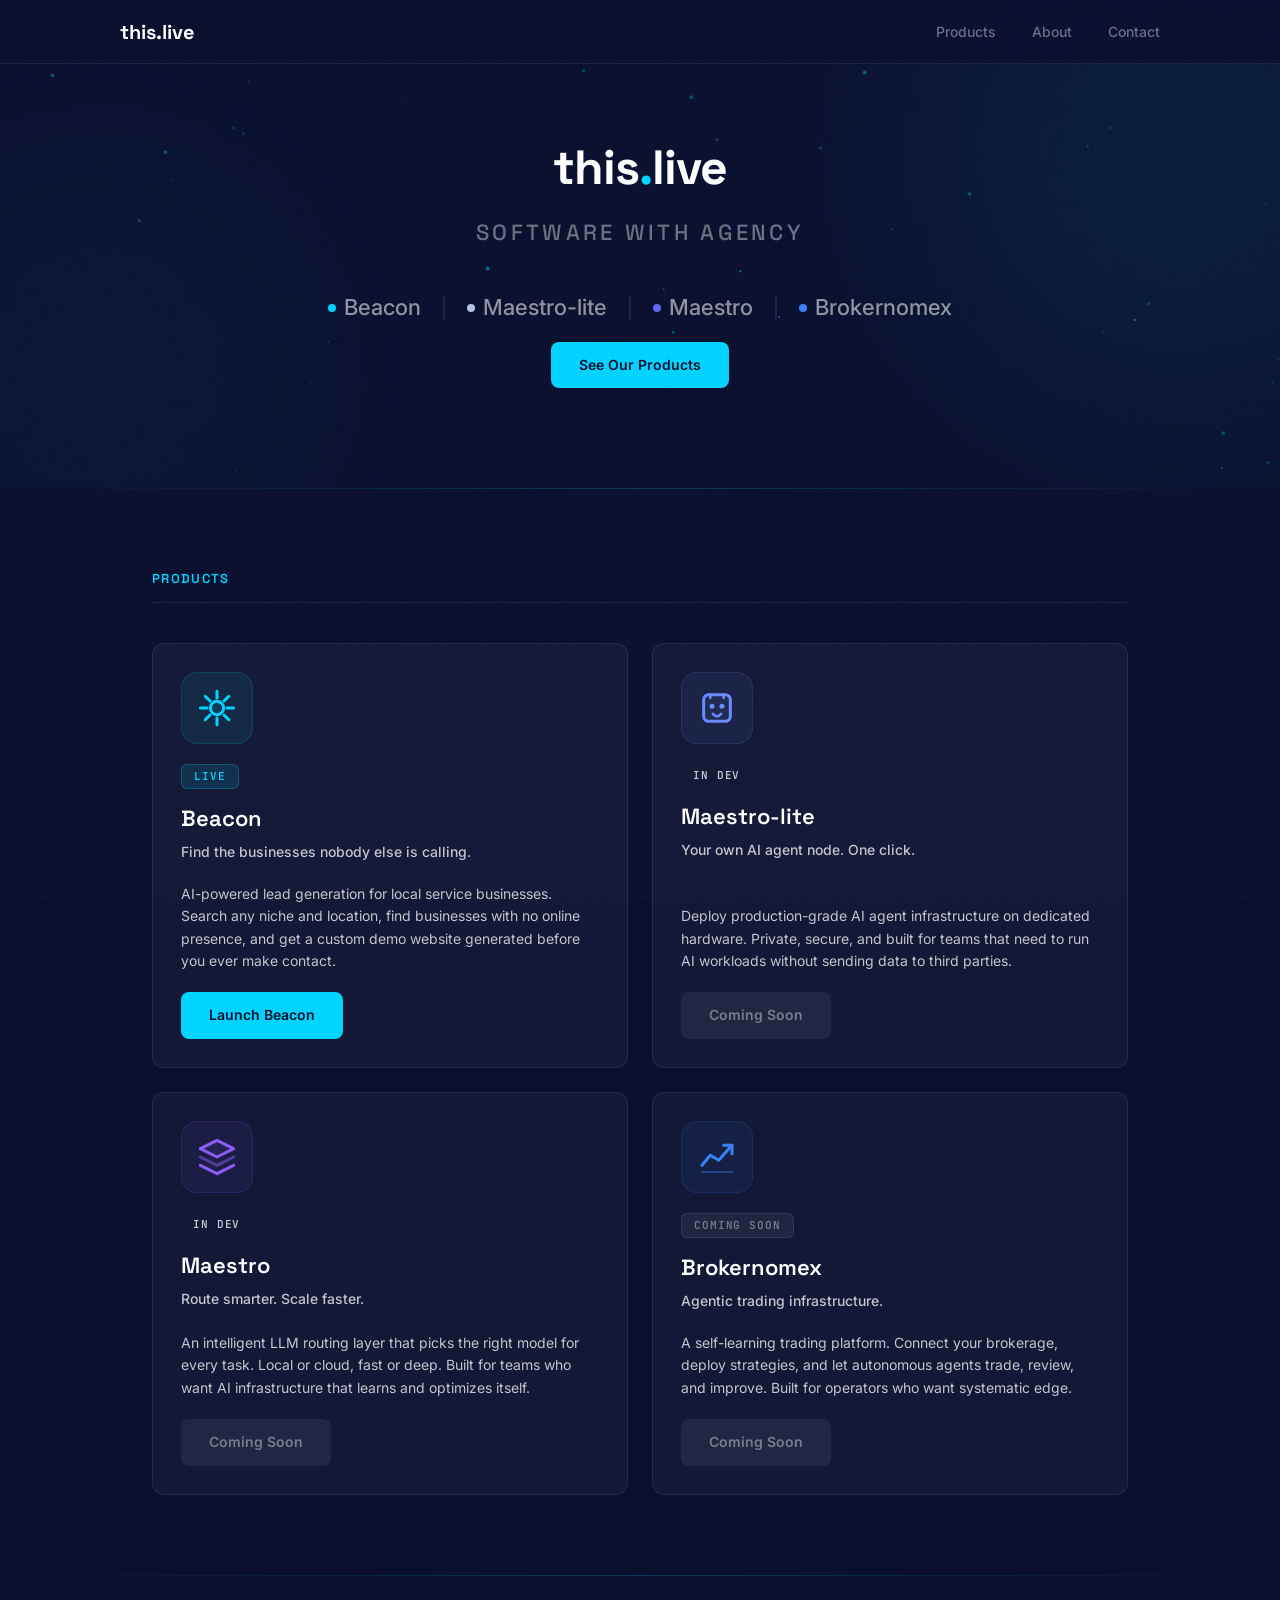
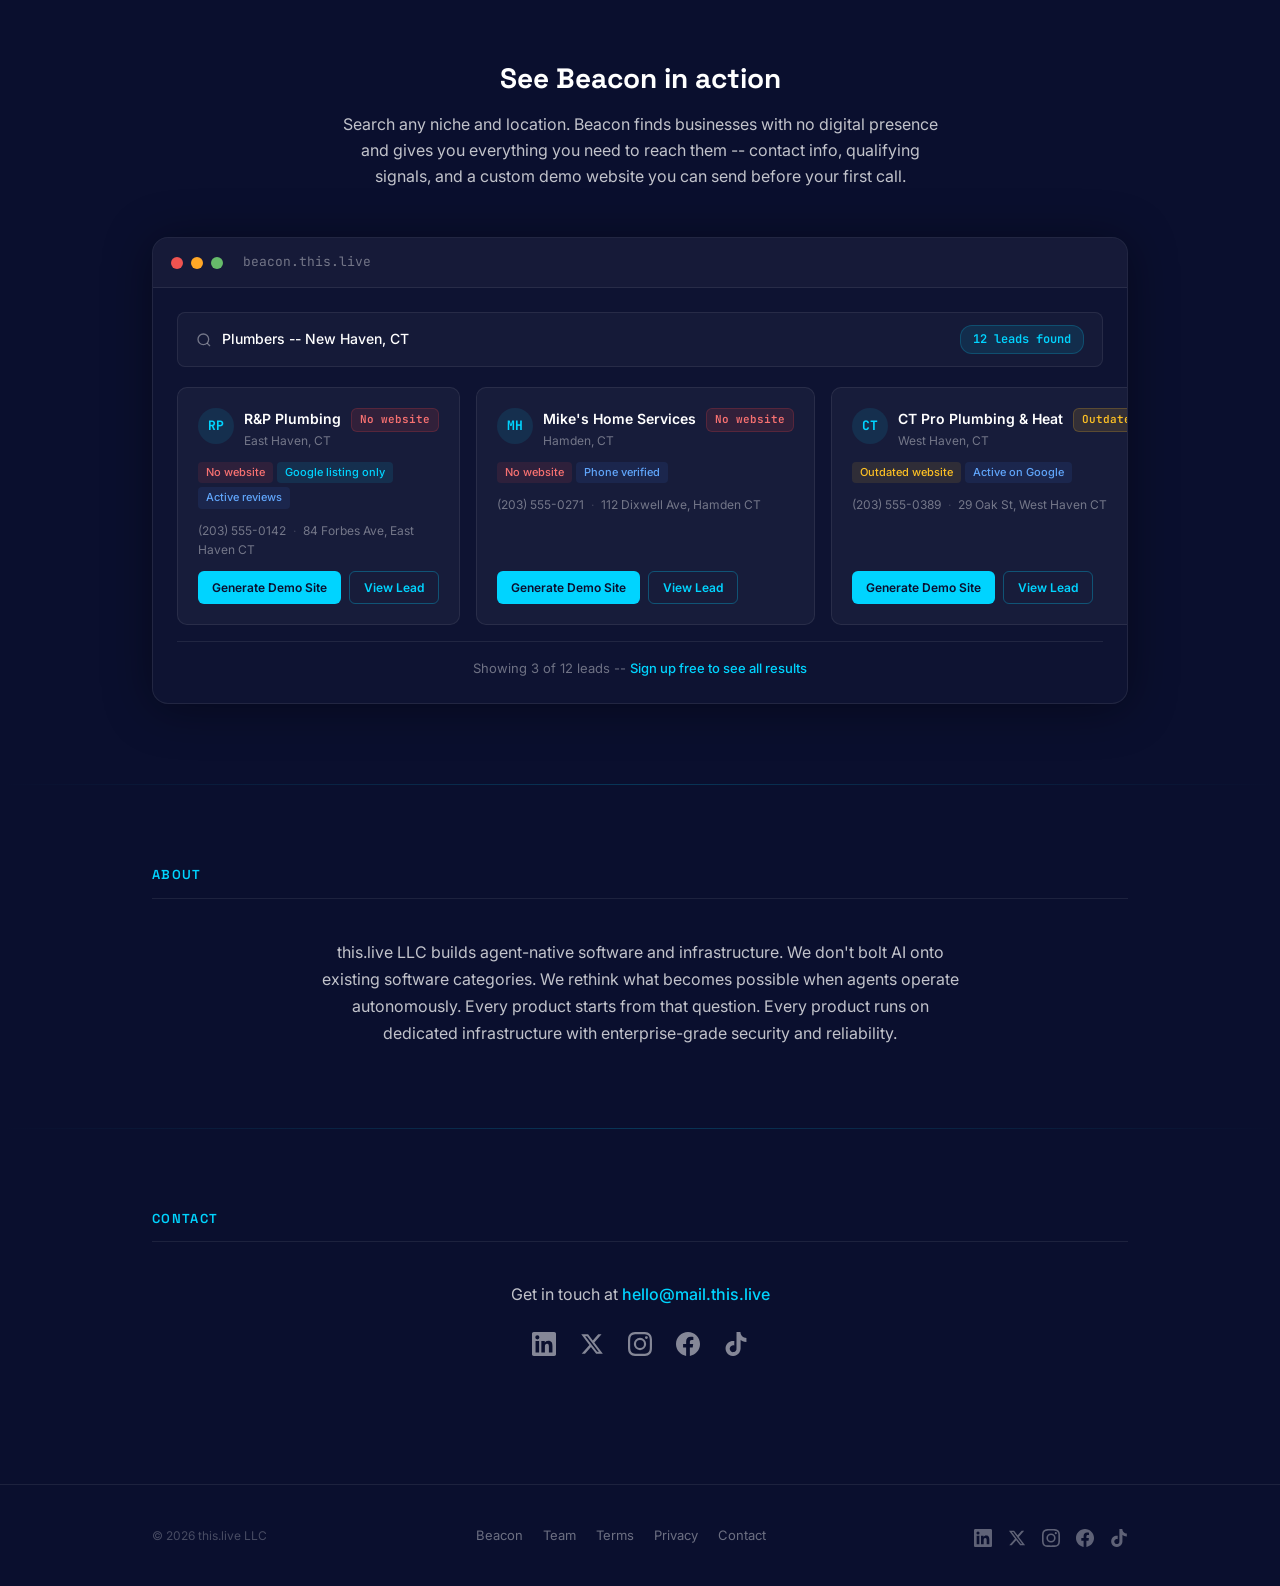
==== index.html @ d3d9885f "Bold hero redesign: large title with glowing dot, 2x2 card grid - Hero: massive this.live title with" ====
<!DOCTYPE html>
<html lang="en">
<head>
  <meta charset="UTF-8">
  <meta name="viewport" content="width=device-width, initial-scale=1.0">
  <title>this.live — Software with Agency</title>
  <meta name="description" content="this.live builds agent-native software and infrastructure. The future of software has agency.">
  <meta property="og:title" content="this.live — Software with Agency">
  <meta property="og:description" content="Agent-native software and infrastructure. Beacon, Maestro, Maestro-lite.">
  <meta property="og:url" content="https://this.live">
  <meta property="og:type" content="website">
  <meta property="og:image" content="https://this.live/og-image.png">
  <meta name="twitter:card" content="summary_large_image">
  <meta name="twitter:title" content="this.live — Software with Agency">
  <meta name="twitter:description" content="Agent-native software and infrastructure. The future of software has agency.">
  <meta name="twitter:image" content="https://this.live/og-image.png">
  <link rel="icon" type="image/png" href="/favicon.png?v=2">
  <link rel="apple-touch-icon" href="/icon-180.png">
  <link rel="preconnect" href="https://fonts.googleapis.com">
  <link rel="preconnect" href="https://fonts.gstatic.com" crossorigin>
  <link href="https://fonts.googleapis.com/css2?family=Inter:wght@300;400;500;600;700&family=Space+Grotesk:wght@400;500;600;700&family=JetBrains+Mono:wght@400;500&display=swap" rel="stylesheet">
  <link rel="stylesheet" href="style.css">
</head>
<body>
  <div class="grain" aria-hidden="true"></div>

  <nav class="nav">
    <div class="nav-inner">
      <a href="#" class="logo">this.live</a>
      <div class="nav-links">
        <a href="#products">Products</a>
        <a href="#about">About</a>
        <a href="#contact">Contact</a>
      </div>
    </div>
  </nav>

  <!-- HERO -->
  <section class="hero">
    <div class="hero-orb hero-orb--blue" aria-hidden="true"></div>
    <div class="hero-orb hero-orb--cyan" aria-hidden="true"></div>
    <canvas id="hero-particles" class="hero-particles" aria-hidden="true"></canvas>
    <div class="container hero-content hero-banner">

      <h1 class="hero-title">this<span class="hero-dot">.</span>live</h1>
      <p class="hero-subtitle">Software with Agency</p>

      <!-- Products row -->
      <div class="hero-products-row">
        <a href="#products" class="hero-product" data-product="beacon">
          <span class="hero-product-dot hero-product-dot--beacon"></span>
          Beacon
        </a>
        <span class="hero-product-sep">|</span>
        <a href="#products" class="hero-product" data-product="maestro-lite">
          <span class="hero-product-dot hero-product-dot--lite"></span>
          Maestro-lite
        </a>
        <span class="hero-product-sep">|</span>
        <a href="#products" class="hero-product" data-product="maestro">
          <span class="hero-product-dot hero-product-dot--maestro"></span>
          Maestro
        </a>
        <span class="hero-product-sep">|</span>
        <a href="#products" class="hero-product" data-product="bnx">
          <span class="hero-product-dot hero-product-dot--bnx"></span>
          Brokernomex
        </a>
      </div>

      <a href="#products" class="btn btn-primary hero-cta">See Our Products</a>
    </div>
  </section>

  <div class="sep"></div>

  <!-- PRODUCTS -->
  <section id="products" class="section">
    <div class="container">
      <h2 class="section-title">Products</h2>
      <div class="cards cards--4col">

        <!-- 1. BEACON (Live) -->
        <div class="card card--beacon">
          <div class="card-icon-wrap card-icon-wrap--beacon">
            <svg width="40" height="40" viewBox="0 0 24 24" fill="none" aria-hidden="true">
              <path d="M12 2v4M12 18v4M4.93 4.93l2.83 2.83M16.24 16.24l2.83 2.83M2 12h4M18 12h4M4.93 19.07l2.83-2.83M16.24 7.76l2.83-2.83" stroke="#00D4FF" stroke-width="1.8" stroke-linecap="round"/>
              <circle cx="12" cy="12" r="4" stroke="#00D4FF" stroke-width="1.8" fill="rgba(0,212,255,0.1)"/>
            </svg>
          </div>
          <span class="badge badge-live">Live</span>
          <h3>Beacon</h3>
          <p class="card-tagline card-tagline--beacon">Find the businesses nobody else is calling.</p>
          <p>AI-powered lead generation for local service businesses. Search any niche and location, find businesses with no online presence, and get a custom demo website generated before you ever make contact.</p>
          <a href="https://beacon.this.live" class="btn btn-primary" target="_blank" rel="noopener">Launch Beacon</a>
        </div>

        <!-- 2. MAESTRO-LITE -->
        <div class="card card--infra">
          <div class="card-icon-wrap card-icon-wrap--lite">
            <svg width="40" height="40" viewBox="0 0 24 24" fill="none" aria-hidden="true">
              <rect x="4" y="4" width="16" height="16" rx="3" stroke="#6B8AFF" stroke-width="1.8" fill="rgba(107,138,255,0.08)"/>
              <circle cx="9" cy="11" r="1.5" fill="#6B8AFF"/>
              <circle cx="15" cy="11" r="1.5" fill="#6B8AFF"/>
              <path d="M9.5 15.5c0 0 1.25 1.5 2.5 1.5s2.5-1.5 2.5-1.5" stroke="#6B8AFF" stroke-width="1.5" stroke-linecap="round"/>
              <line x1="8" y1="6" x2="8" y2="4" stroke="#6B8AFF" stroke-width="1.5" stroke-linecap="round"/>
              <line x1="16" y1="6" x2="16" y2="4" stroke="#6B8AFF" stroke-width="1.5" stroke-linecap="round"/>
            </svg>
          </div>
          <span class="badge badge-dev">In Dev</span>
          <h3>Maestro-lite</h3>
          <p class="card-tagline card-tagline--lite">Your own AI agent node. One click.</p>
          <p>Deploy production-grade AI agent infrastructure on dedicated hardware. Private, secure, and built for teams that need to run AI workloads without sending data to third parties.</p>
          <span class="btn btn-disabled">Coming Soon</span>
        </div>

        <!-- 3. MAESTRO -->
        <div class="card card--maestro">
          <div class="card-icon-wrap card-icon-wrap--maestro">
            <svg width="40" height="40" viewBox="0 0 24 24" fill="none" aria-hidden="true">
              <path d="M12 2L2 7l10 5 10-5-10-5z" stroke="#8B5CF6" stroke-width="1.8" stroke-linecap="round" stroke-linejoin="round" fill="rgba(139,92,246,0.08)"/>
              <path d="M2 17l10 5 10-5" stroke="#8B5CF6" stroke-width="1.8" stroke-linecap="round" stroke-linejoin="round"/>
              <path d="M2 12l10 5 10-5" stroke="#8B5CF6" stroke-width="1.8" stroke-linecap="round" stroke-linejoin="round" opacity="0.5"/>
            </svg>
          </div>
          <span class="badge badge-dev">In Dev</span>
          <h3>Maestro</h3>
          <p class="card-tagline card-tagline--maestro">Route smarter. Scale faster.</p>
          <p>An intelligent LLM routing layer that picks the right model for every task. Local or cloud, fast or deep. Built for teams who want AI infrastructure that learns and optimizes itself.</p>
          <span class="btn btn-disabled">Coming Soon</span>
        </div>

        <!-- 4. BROKERNOMEX -->
        <div class="card card--bnx">
          <div class="card-icon-wrap card-icon-wrap--bnx">
            <svg width="40" height="40" viewBox="0 0 24 24" fill="none" aria-hidden="true">
              <polyline points="3,17 8,11 13,14 21,5" stroke="#3B82F6" stroke-width="1.8" stroke-linecap="round" stroke-linejoin="round"/>
              <polyline points="16,5 21,5 21,10" stroke="#3B82F6" stroke-width="1.8" stroke-linecap="round" stroke-linejoin="round"/>
              <line x1="3" y1="21" x2="21" y2="21" stroke="#3B82F6" stroke-width="1.2" stroke-linecap="round" opacity="0.4"/>
            </svg>
          </div>
          <span class="badge badge-soon">Coming Soon</span>
          <h3>Brokernomex</h3>
          <p class="card-tagline card-tagline--bnx">Agentic trading infrastructure.</p>
          <p>A self-learning trading platform. Connect your brokerage, deploy strategies, and let autonomous agents trade, review, and improve. Built for operators who want systematic edge.</p>
          <span class="btn btn-disabled">Coming Soon</span>
        </div>

      </div>
    </div>
  </section>

  <div class="sep"></div>

  <!-- BEACON DEMO -->
  <section class="demo">
    <div class="container">
      <div class="demo-header">
        <h2>See Beacon in action</h2>
        <p class="demo-desc">Search any niche and location. Beacon finds businesses with no digital presence and gives you everything you need to reach them -- contact info, qualifying signals, and a custom demo website you can send before your first call.</p>
      </div>

      <div class="demo-window">
        <div class="demo-toolbar">
          <span class="demo-dot"></span>
          <span class="demo-dot"></span>
          <span class="demo-dot"></span>
          <span class="demo-url">beacon.this.live</span>
        </div>
        <div class="demo-body">
          <div class="demo-search-bar">
            <span class="demo-search-icon">
              <svg width="16" height="16" viewBox="0 0 24 24" fill="none" stroke="currentColor" stroke-width="2"><circle cx="11" cy="11" r="8"/><line x1="21" y1="21" x2="16.65" y2="16.65"/></svg>
            </span>
            <span class="demo-search-text">Plumbers -- New Haven, CT</span>
            <span class="demo-badge-results">12 leads found</span>
          </div>
          <div class="lead-tiles">

            <div class="lead-tile">
              <div class="lead-tile__header">
                <div class="lead-tile__avatar">RP</div>
                <div class="lead-tile__meta">
                  <span class="lead-tile__name">R&amp;P Plumbing</span>
                  <span class="lead-tile__location">East Haven, CT</span>
                </div>
                <span class="lead-tile__score score-high">No website</span>
              </div>
              <div class="lead-tile__signals">
                <span class="signal signal-red">No website</span>
                <span class="signal signal-cyan">Google listing only</span>
                <span class="signal signal-blue">Active reviews</span>
              </div>
              <div class="lead-tile__contact">
                <span>(203) 555-0142</span>
                <span class="dot">&middot;</span>
                <span>84 Forbes Ave, East Haven CT</span>
              </div>
              <div class="lead-tile__actions">
                <button class="tile-btn tile-btn--primary">Generate Demo Site</button>
                <button class="tile-btn tile-btn--outline">View Lead</button>
              </div>
            </div>

            <div class="lead-tile">
              <div class="lead-tile__header">
                <div class="lead-tile__avatar">MH</div>
                <div class="lead-tile__meta">
                  <span class="lead-tile__name">Mike's Home Services</span>
                  <span class="lead-tile__location">Hamden, CT</span>
                </div>
                <span class="lead-tile__score score-high">No website</span>
              </div>
              <div class="lead-tile__signals">
                <span class="signal signal-red">No website</span>
                <span class="signal signal-blue">Phone verified</span>
              </div>
              <div class="lead-tile__contact">
                <span>(203) 555-0271</span>
                <span class="dot">&middot;</span>
                <span>112 Dixwell Ave, Hamden CT</span>
              </div>
              <div class="lead-tile__actions">
                <button class="tile-btn tile-btn--primary">Generate Demo Site</button>
                <button class="tile-btn tile-btn--outline">View Lead</button>
              </div>
            </div>

            <div class="lead-tile">
              <div class="lead-tile__header">
                <div class="lead-tile__avatar">CT</div>
                <div class="lead-tile__meta">
                  <span class="lead-tile__name">CT Pro Plumbing &amp; Heat</span>
                  <span class="lead-tile__location">West Haven, CT</span>
                </div>
                <span class="lead-tile__score score-med">Outdated site</span>
              </div>
              <div class="lead-tile__signals">
                <span class="signal signal-yellow">Outdated website</span>
                <span class="signal signal-blue">Active on Google</span>
              </div>
              <div class="lead-tile__contact">
                <span>(203) 555-0389</span>
                <span class="dot">&middot;</span>
                <span>29 Oak St, West Haven CT</span>
              </div>
              <div class="lead-tile__actions">
                <button class="tile-btn tile-btn--primary">Generate Demo Site</button>
                <button class="tile-btn tile-btn--outline">View Lead</button>
              </div>
            </div>

          </div>
          <div class="demo-footer-bar">
            Showing 3 of 12 leads -- <a href="https://beacon.this.live" target="_blank" rel="noopener">Sign up free to see all results</a>
          </div>
        </div>
      </div>
    </div>
  </section>

  <div class="sep"></div>

  <!-- ABOUT -->
  <section id="about" class="section">
    <div class="container">
      <h2 class="section-title">About</h2>
      <p class="about-text">this.live LLC builds agent-native software and infrastructure. We don't bolt AI onto existing software categories. We rethink what becomes possible when agents operate autonomously. Every product starts from that question. Every product runs on dedicated infrastructure with enterprise-grade security and reliability.</p>
    </div>
  </section>

  <div class="sep"></div>

  <!-- CONTACT -->
  <section id="contact" class="section">
    <div class="container">
      <h2 class="section-title">Contact</h2>
      <p class="contact-text">Get in touch at <a href="mailto:hello@mail.this.live">hello@mail.this.live</a></p>
      <div class="social-links">
        <a href="https://www.linkedin.com/company/thislive" target="_blank" rel="noopener" aria-label="LinkedIn">
          <svg width="24" height="24" viewBox="0 0 24 24" fill="currentColor"><path d="M20.447 20.452h-3.554v-5.569c0-1.328-.027-3.037-1.852-3.037-1.853 0-2.136 1.445-2.136 2.939v5.667H9.351V9h3.414v1.561h.046c.477-.9 1.637-1.85 3.37-1.85 3.601 0 4.267 2.37 4.267 5.455v6.286zM5.337 7.433a2.062 2.062 0 01-2.063-2.065 2.064 2.064 0 112.063 2.065zm1.782 13.019H3.555V9h3.564v11.452zM22.225 0H1.771C.792 0 0 .774 0 1.729v20.542C0 23.227.792 24 1.771 24h20.451C23.2 24 24 23.227 24 22.271V1.729C24 .774 23.2 0 22.222 0h.003z"/></svg>
        </a>
        <a href="https://x.com/ThisLiveActual" target="_blank" rel="noopener" aria-label="X / Twitter">
          <svg width="24" height="24" viewBox="0 0 24 24" fill="currentColor"><path d="M18.244 2.25h3.308l-7.227 8.26 8.502 11.24H16.17l-5.214-6.817L4.99 21.75H1.68l7.73-8.835L1.254 2.25H8.08l4.713 6.231zm-1.161 17.52h1.833L7.084 4.126H5.117z"/></svg>
        </a>
        <a href="https://www.instagram.com/thisliveactual" target="_blank" rel="noopener" aria-label="Instagram">
          <svg width="24" height="24" viewBox="0 0 24 24" fill="currentColor"><path d="M12 2.163c3.204 0 3.584.012 4.85.07 3.252.148 4.771 1.691 4.919 4.919.058 1.265.069 1.645.069 4.849 0 3.205-.012 3.584-.069 4.849-.149 3.225-1.664 4.771-4.919 4.919-1.266.058-1.644.07-4.85.07-3.204 0-3.584-.012-4.849-.07-3.26-.149-4.771-1.699-4.919-4.92-.058-1.265-.07-1.644-.07-4.849 0-3.204.013-3.583.07-4.849.149-3.227 1.664-4.771 4.919-4.919 1.266-.057 1.645-.069 4.849-.069zM12 0C8.741 0 8.333.014 7.053.072 2.695.272.273 2.69.073 7.052.014 8.333 0 8.741 0 12c0 3.259.014 3.668.072 4.948.2 4.358 2.618 6.78 6.98 6.98C8.333 23.986 8.741 24 12 24c3.259 0 3.668-.014 4.948-.072 4.354-.2 6.782-2.618 6.979-6.98.059-1.28.073-1.689.073-4.948 0-3.259-.014-3.667-.072-4.947-.196-4.354-2.617-6.78-6.979-6.98C15.668.014 15.259 0 12 0zm0 5.838a6.162 6.162 0 100 12.324 6.162 6.162 0 000-12.324zM12 16a4 4 0 110-8 4 4 0 010 8zm6.406-11.845a1.44 1.44 0 100 2.881 1.44 1.44 0 000-2.881z"/></svg>
        </a>
        <a href="https://www.facebook.com/thisliveactual" target="_blank" rel="noopener" aria-label="Facebook">
          <svg width="24" height="24" viewBox="0 0 24 24" fill="currentColor"><path d="M24 12.073c0-6.627-5.373-12-12-12s-12 5.373-12 12c0 5.99 4.388 10.954 10.125 11.854v-8.385H7.078v-3.47h3.047V9.43c0-3.007 1.792-4.669 4.533-4.669 1.312 0 2.686.235 2.686.235v2.953H15.83c-1.491 0-1.956.925-1.956 1.874v2.25h3.328l-.532 3.47h-2.796v8.385C19.612 23.027 24 18.062 24 12.073z"/></svg>
        </a>
        <a href="https://www.tiktok.com/@bryce_thislive" target="_blank" rel="noopener" aria-label="TikTok">
          <svg width="24" height="24" viewBox="0 0 24 24" fill="currentColor"><path d="M12.525.02c1.31-.02 2.61-.01 3.91-.02.08 1.53.63 3.09 1.75 4.17 1.12 1.11 2.7 1.62 4.24 1.79v4.03c-1.44-.05-2.89-.35-4.2-.97-.57-.26-1.1-.59-1.62-.93-.01 2.92.01 5.84-.02 8.75-.08 1.4-.54 2.79-1.35 3.94-1.31 1.92-3.58 3.17-5.91 3.21-1.43.08-2.86-.31-4.08-1.03-2.02-1.19-3.44-3.37-3.65-5.71-.02-.5-.03-1-.01-1.49.18-1.9 1.12-3.72 2.58-4.96 1.66-1.44 3.98-2.13 6.15-1.72.02 1.48-.04 2.96-.04 4.44-.99-.32-2.15-.23-3.02.37-.63.41-1.11 1.04-1.36 1.75-.21.51-.15 1.07-.14 1.61.24 1.64 1.82 3.02 3.5 2.87 1.12-.01 2.19-.66 2.77-1.61.19-.33.4-.67.41-1.06.1-1.79.06-3.57.07-5.36.01-4.03-.01-8.05.02-12.07z"/></svg>
        </a>
      </div>
    </div>
  </section>

  <script>
    // Particle background
    (function() {
      const canvas = document.getElementById('hero-particles');
      if (!canvas) return;
      const ctx = canvas.getContext('2d');
      let w, h, particles = [];

      function resize() {
        const hero = canvas.parentElement;
        w = canvas.width = hero.offsetWidth;
        h = canvas.height = hero.offsetHeight;
      }

      function createParticles() {
        particles = [];
        const count = Math.floor((w * h) / 12000);
        for (let i = 0; i < count; i++) {
          particles.push({
            x: Math.random() * w,
            y: Math.random() * h,
            r: Math.random() * 1.5 + 0.5,
            dx: (Math.random() - 0.5) * 0.3,
            dy: (Math.random() - 0.5) * 0.3,
            o: Math.random() * 0.4 + 0.1
          });
        }
      }

      function draw() {
        ctx.clearRect(0, 0, w, h);
        for (const p of particles) {
          p.x += p.dx;
          p.y += p.dy;
          if (p.x < 0) p.x = w;
          if (p.x > w) p.x = 0;
          if (p.y < 0) p.y = h;
          if (p.y > h) p.y = 0;
          ctx.beginPath();
          ctx.arc(p.x, p.y, p.r, 0, Math.PI * 2);
          ctx.fillStyle = `rgba(0, 212, 255, ${p.o})`;
          ctx.fill();
        }
        // Draw connections
        for (let i = 0; i < particles.length; i++) {
          for (let j = i + 1; j < particles.length; j++) {
            const dx = particles[i].x - particles[j].x;
            const dy = particles[i].y - particles[j].y;
            const dist = Math.sqrt(dx * dx + dy * dy);
            if (dist < 100) {
              ctx.beginPath();
              ctx.moveTo(particles[i].x, particles[i].y);
              ctx.lineTo(particles[j].x, particles[j].y);
              ctx.strokeStyle = `rgba(0, 212, 255, ${0.06 * (1 - dist / 100)})`;
              ctx.lineWidth = 0.5;
              ctx.stroke();
            }
          }
        }
        requestAnimationFrame(draw);
      }

      resize();
      createParticles();
      draw();
      window.addEventListener('resize', () => { resize(); createParticles(); });
    })();

    // Pulse line draw animation
    (function() {
      const path = document.querySelector('.pulse-line');
      if (!path) return;
      const len = path.getTotalLength();
      path.style.strokeDasharray = len;
      path.style.strokeDashoffset = len;
      setTimeout(() => {
        path.style.transition = 'stroke-dashoffset 1.5s ease-out';
        path.style.strokeDashoffset = '0';
      }, 300);
    })();
  </script>

  <footer class="footer">
    <div class="container footer-inner">
      <span class="footer-copy">&copy; 2026 this.live LLC</span>
      <div class="footer-links">
        <a href="https://beacon.this.live" target="_blank" rel="noopener">Beacon</a>
        <a href="https://bryce.this.live" target="_blank" rel="noopener">Team</a>
        <a href="/terms.html">Terms</a>
        <a href="/privacy.html">Privacy</a>
        <a href="mailto:hello@mail.this.live">Contact</a>
      </div>
      <div class="footer-social">
        <a href="https://www.linkedin.com/company/thislive" target="_blank" rel="noopener" aria-label="LinkedIn"><svg width="18" height="18" viewBox="0 0 24 24" fill="currentColor"><path d="M20.447 20.452h-3.554v-5.569c0-1.328-.027-3.037-1.852-3.037-1.853 0-2.136 1.445-2.136 2.939v5.667H9.351V9h3.414v1.561h.046c.477-.9 1.637-1.85 3.37-1.85 3.601 0 4.267 2.37 4.267 5.455v6.286zM5.337 7.433a2.062 2.062 0 01-2.063-2.065 2.064 2.064 0 112.063 2.065zm1.782 13.019H3.555V9h3.564v11.452zM22.225 0H1.771C.792 0 0 .774 0 1.729v20.542C0 23.227.792 24 1.771 24h20.451C23.2 24 24 23.227 24 22.271V1.729C24 .774 23.2 0 22.222 0h.003z"/></svg></a>
        <a href="https://x.com/ThisLiveActual" target="_blank" rel="noopener" aria-label="X"><svg width="18" height="18" viewBox="0 0 24 24" fill="currentColor"><path d="M18.244 2.25h3.308l-7.227 8.26 8.502 11.24H16.17l-5.214-6.817L4.99 21.75H1.68l7.73-8.835L1.254 2.25H8.08l4.713 6.231zm-1.161 17.52h1.833L7.084 4.126H5.117z"/></svg></a>
        <a href="https://www.instagram.com/thisliveactual" target="_blank" rel="noopener" aria-label="Instagram"><svg width="18" height="18" viewBox="0 0 24 24" fill="currentColor"><path d="M12 2.163c3.204 0 3.584.012 4.85.07 3.252.148 4.771 1.691 4.919 4.919.058 1.265.069 1.645.069 4.849 0 3.205-.012 3.584-.069 4.849-.149 3.225-1.664 4.771-4.919 4.919-1.266.058-1.644.07-4.85.07-3.204 0-3.584-.012-4.849-.07-3.26-.149-4.771-1.699-4.919-4.92-.058-1.265-.07-1.644-.07-4.849 0-3.204.013-3.583.07-4.849.149-3.227 1.664-4.771 4.919-4.919 1.266-.057 1.645-.069 4.849-.069zM12 0C8.741 0 8.333.014 7.053.072 2.695.272.273 2.69.073 7.052.014 8.333 0 8.741 0 12c0 3.259.014 3.668.072 4.948.2 4.358 2.618 6.78 6.98 6.98C8.333 23.986 8.741 24 12 24c3.259 0 3.668-.014 4.948-.072 4.354-.2 6.782-2.618 6.979-6.98.059-1.28.073-1.689.073-4.948 0-3.259-.014-3.667-.072-4.947-.196-4.354-2.617-6.78-6.979-6.98C15.668.014 15.259 0 12 0zm0 5.838a6.162 6.162 0 100 12.324 6.162 6.162 0 000-12.324zM12 16a4 4 0 110-8 4 4 0 010 8zm6.406-11.845a1.44 1.44 0 100 2.881 1.44 1.44 0 000-2.881z"/></svg></a>
        <a href="https://www.facebook.com/thisliveactual" target="_blank" rel="noopener" aria-label="Facebook"><svg width="18" height="18" viewBox="0 0 24 24" fill="currentColor"><path d="M24 12.073c0-6.627-5.373-12-12-12s-12 5.373-12 12c0 5.99 4.388 10.954 10.125 11.854v-8.385H7.078v-3.47h3.047V9.43c0-3.007 1.792-4.669 4.533-4.669 1.312 0 2.686.235 2.686.235v2.953H15.83c-1.491 0-1.956.925-1.956 1.874v2.25h3.328l-.532 3.47h-2.796v8.385C19.612 23.027 24 18.062 24 12.073z"/></svg></a>
        <a href="https://www.tiktok.com/@bryce_thislive" target="_blank" rel="noopener" aria-label="TikTok"><svg width="18" height="18" viewBox="0 0 24 24" fill="currentColor"><path d="M12.525.02c1.31-.02 2.61-.01 3.91-.02.08 1.53.63 3.09 1.75 4.17 1.12 1.11 2.7 1.62 4.24 1.79v4.03c-1.44-.05-2.89-.35-4.2-.97-.57-.26-1.1-.59-1.62-.93-.01 2.92.01 5.84-.02 8.75-.08 1.4-.54 2.79-1.35 3.94-1.31 1.92-3.58 3.17-5.91 3.21-1.43.08-2.86-.31-4.08-1.03-2.02-1.19-3.44-3.37-3.65-5.71-.02-.5-.03-1-.01-1.49.18-1.9 1.12-3.72 2.58-4.96 1.66-1.44 3.98-2.13 6.15-1.72.02 1.48-.04 2.96-.04 4.44-.99-.32-2.15-.23-3.02.37-.63.41-1.11 1.04-1.36 1.75-.21.51-.15 1.07-.14 1.61.24 1.64 1.82 3.02 3.5 2.87 1.12-.01 2.19-.66 2.77-1.61.19-.33.4-.67.41-1.06.1-1.79.06-3.57.07-5.36.01-4.03-.01-8.05.02-12.07z"/></svg></a>
      </div>
    </div>
  </footer>

</body>
</html>
---- style.css ----
*, *::before, *::after { margin: 0; padding: 0; box-sizing: border-box; }

:root {
  --bg: #0A0F2E;
  --bg-deep: #060A1F;
  --surface: rgba(255, 255, 255, 0.04);
  --surface-hover: rgba(255, 255, 255, 0.07);
  --accent: #00D4FF;
  --accent-glow: rgba(0, 212, 255, 0.35);
  --accent-dim: #0099CC;
  --accent-soft: rgba(0, 212, 255, 0.10);
  --text: #FFFFFF;
  --text-body: rgba(255, 255, 255, 0.75);
  --text-muted: rgba(255, 255, 255, 0.40);
  --text-subtle: rgba(255, 255, 255, 0.25);
  --border: rgba(255, 255, 255, 0.08);
  --border-bright: rgba(255, 255, 255, 0.15);
  --shadow: 0 2px 4px rgba(0,0,0,0.3);
  --shadow-hover: 0 8px 32px rgba(0, 212, 255, 0.12);
  --radius: 12px;
  --space: 8px;
}

html { scroll-behavior: smooth; background: var(--bg-deep); }

body {
  font-family: 'Inter', sans-serif;
  font-size: 16px;
  line-height: 1.6;
  color: var(--text-body);
  background: var(--bg);
  -webkit-font-smoothing: antialiased;
  overflow-x: hidden;
}

/* Grain overlay */
.grain {
  position: fixed; inset: 0; pointer-events: none; z-index: 9999; opacity: 0.03;
  background-image: url("data:image/svg+xml,%3Csvg viewBox='0 0 512 512' xmlns='http://www.w3.org/2000/svg'%3E%3Cfilter id='n'%3E%3CfeTurbulence type='fractalNoise' baseFrequency='0.9' numOctaves='4' stitchTiles='stitch'/%3E%3C/filter%3E%3Crect width='100%25' height='100%25' filter='url(%23n)'/%3E%3C/svg%3E");
  background-repeat: repeat; background-size: 200px 200px;
}

.container {
  max-width: 1040px;
  margin: 0 auto;
  padding: 0 32px;
}

/* Nav */
.nav {
  position: fixed;
  top: 0; left: 0; right: 0;
  height: 64px;
  background: rgba(10, 15, 46, 0.85);
  backdrop-filter: blur(20px);
  -webkit-backdrop-filter: blur(20px);
  border-bottom: 1px solid var(--border);
  z-index: 100;
  display: flex;
  align-items: center;
  padding: 0 32px;
}

.nav-inner {
  max-width: 1040px;
  width: 100%;
  margin: 0 auto;
  display: flex;
  align-items: center;
  justify-content: space-between;
}

.logo {
  font-family: 'Space Grotesk', sans-serif;
  font-size: 20px;
  font-weight: 700;
  color: var(--text);
  text-decoration: none;
}

.nav-links a {
  margin-left: calc(var(--space) * 4);
  text-decoration: none;
  color: var(--text-muted);
  font-weight: 500;
  font-size: 14px;
  transition: color 0.2s;
}

.nav-links a:hover { color: var(--accent); }

/* Separators */
.sep { height: 1px; background: linear-gradient(90deg, transparent, rgba(0, 212, 255, 0.20), transparent); }

/* Hero */
.hero {
  padding: 140px 0 100px;
  position: relative;
  overflow: hidden;
}

.hero-particles {
  position: absolute;
  inset: 0;
  z-index: 0;
  pointer-events: none;
}

.hero-banner {
  text-align: center;
  display: flex;
  flex-direction: column;
  align-items: center;
}

.hero-title {
  font-family: 'Space Grotesk', sans-serif;
  font-weight: 700;
  font-size: clamp(56px, 10vw, 110px);
  color: var(--text);
  letter-spacing: -0.03em;
  line-height: 1;
  margin-bottom: 8px;
}

.hero-dot {
  color: var(--accent);
  text-shadow: 0 0 30px var(--accent-glow), 0 0 60px rgba(0, 212, 255, 0.15);
}

.hero-subtitle {
  font-family: 'Space Grotesk', sans-serif;
  font-weight: 500;
  font-size: clamp(16px, 2.5vw, 22px);
  color: var(--text-muted);
  letter-spacing: 0.15em;
  text-transform: uppercase;
  margin-bottom: 40px;
}

.hero-products-row {
  display: flex;
  align-items: center;
  gap: 20px;
  margin-bottom: 16px;
  flex-wrap: wrap;
  justify-content: center;
}

.hero-product {
  font-family: 'Inter', sans-serif;
  font-size: clamp(16px, 2.5vw, 22px);
  font-weight: 500;
  color: rgba(255, 255, 255, 0.55);
  text-decoration: none;
  display: flex;
  align-items: center;
  gap: 8px;
  transition: color 0.3s, transform 0.2s;
}

.hero-product:hover {
  color: var(--accent);
  transform: translateY(-2px);
}

.hero-product-dot {
  width: 8px;
  height: 8px;
  border-radius: 50%;
  display: inline-block;
  transition: box-shadow 0.3s;
}

.hero-product-dot--beacon { background: var(--accent); }
.hero-product-dot--maestro { background: #6366f1; }
.hero-product-dot--lite { background: #b3bfe5; }

.hero-product:hover .hero-product-dot--beacon { box-shadow: 0 0 12px var(--accent-glow); }
.hero-product:hover .hero-product-dot--maestro { box-shadow: 0 0 12px rgba(99, 102, 241, 0.5); }
.hero-product:hover .hero-product-dot--lite { box-shadow: 0 0 12px rgba(179, 191, 229, 0.5); }

.hero-product-sep {
  color: rgba(255, 255, 255, 0.15);
  font-size: 20px;
  font-weight: 300;
}

.hero-tagline {
  font-family: 'Inter', sans-serif;
  font-size: clamp(14px, 2vw, 18px);
  color: rgba(0, 212, 255, 0.6);
  font-weight: 400;
  letter-spacing: 0.02em;
  margin-bottom: 40px;
}

.hero-cta {
  margin-top: 0;
}

.hero-orb {
  position: absolute;
  border-radius: 50%;
  pointer-events: none;
  filter: blur(120px);
}

.hero-orb--blue {
  width: 500px; height: 500px;
  background: rgba(0, 212, 255, 0.08);
  top: -100px; right: -150px;
}

.hero-orb--cyan {
  width: 400px; height: 400px;
  background: rgba(0, 153, 204, 0.06);
  bottom: -80px; left: -100px;
}

.hero-content { position: relative; z-index: 1; }

.hero-eyebrow {
  font-family: 'Inter', sans-serif;
  font-weight: 600;
  font-size: 11px;
  letter-spacing: 0.12em;
  text-transform: uppercase;
  color: var(--accent);
  margin-bottom: 16px;
}

.hero h1 {
  font-family: 'Space Grotesk', sans-serif;
  font-size: clamp(32px, 5vw, 48px);
  font-weight: 700;
  line-height: 1.15;
  color: var(--text);
  letter-spacing: -0.02em;
  margin-bottom: 20px;
}

.hero-desc {
  max-width: 560px;
  color: var(--text-body);
  font-size: 17px;
  margin-bottom: calc(var(--space) * 5);
}

/* Buttons */
.btn {
  display: inline-block;
  padding: 12px 28px;
  border-radius: 8px;
  font-size: 14px;
  font-weight: 600;
  text-decoration: none;
  transition: all 0.2s;
  cursor: pointer;
  border: none;
  font-family: 'Inter', sans-serif;
}

.btn-primary {
  background: var(--accent);
  color: var(--bg);
}

.btn-primary:hover {
  background: #40E8FF;
  box-shadow: 0 0 24px var(--accent-glow);
}

.btn-outline {
  background: transparent;
  color: var(--accent);
  border: 2px solid rgba(0, 212, 255, 0.4);
}

.btn-outline:hover {
  border-color: var(--accent);
  background: rgba(0, 212, 255, 0.08);
}

.btn-disabled {
  background: rgba(255, 255, 255, 0.06);
  color: var(--text-muted);
  cursor: default;
  pointer-events: none;
}

/* Sections */
.section {
  padding: 80px 0;
}

.section-title {
  font-family: 'Space Grotesk', sans-serif;
  font-weight: 600;
  font-size: 13px;
  letter-spacing: 0.10em;
  text-transform: uppercase;
  color: var(--accent);
  margin-bottom: 40px;
  padding-bottom: 12px;
  border-bottom: 1px solid var(--border);
}

/* Product Cards */
.cards {
  display: grid;
  grid-template-columns: repeat(3, 1fr);
  gap: 24px;
}

.card {
  background: var(--surface);
  border: 1px solid var(--border);
  border-radius: var(--radius);
  padding: 28px;
  display: flex;
  flex-direction: column;
  transition: all 0.25s;
}

.card:hover {
  background: var(--surface-hover);
  border-color: var(--border-bright);
  transform: translateY(-4px);
}

.cards--4col { grid-template-columns: repeat(2, 1fr); }

.card--beacon:hover { box-shadow: 0 0 40px rgba(0, 212, 255, 0.15); }
.card--maestro:hover { box-shadow: 0 0 40px rgba(139, 92, 246, 0.15); }
.card--bnx:hover { box-shadow: 0 0 40px rgba(59, 130, 246, 0.15); }
.card--infra:hover { box-shadow: 0 0 40px rgba(107, 138, 255, 0.15); }

.card-icon-wrap {
  width: 72px;
  height: 72px;
  border-radius: 16px;
  display: flex;
  align-items: center;
  justify-content: center;
  margin-bottom: 20px;
  transition: box-shadow 0.3s, transform 0.3s;
}

.card:hover .card-icon-wrap {
  transform: scale(1.05);
}

.card-icon-wrap--beacon { background: rgba(0, 212, 255, 0.08); border: 1px solid rgba(0, 212, 255, 0.15); }
.card-icon-wrap--lite { background: rgba(107, 138, 255, 0.08); border: 1px solid rgba(107, 138, 255, 0.15); }
.card-icon-wrap--maestro { background: rgba(139, 92, 246, 0.08); border: 1px solid rgba(139, 92, 246, 0.15); }
.card-icon-wrap--bnx { background: rgba(59, 130, 246, 0.08); border: 1px solid rgba(59, 130, 246, 0.15); }

.card:hover .card-icon-wrap--beacon { box-shadow: 0 0 20px rgba(0, 212, 255, 0.25); }
.card:hover .card-icon-wrap--lite { box-shadow: 0 0 20px rgba(107, 138, 255, 0.25); }
.card:hover .card-icon-wrap--maestro { box-shadow: 0 0 20px rgba(139, 92, 246, 0.25); }
.card:hover .card-icon-wrap--bnx { box-shadow: 0 0 20px rgba(59, 130, 246, 0.25); }

.card-tagline--beacon { color: #00D4FF; }
.card-tagline--lite { color: #6B8AFF; }
.card-tagline--maestro { color: #8B5CF6; }
.card-tagline--bnx { color: #3B82F6; }

.hero-product-dot--bnx { background: #3B82F6; }
.hero-product:hover .hero-product-dot--bnx { box-shadow: 0 0 12px rgba(59, 130, 246, 0.5); }

.card h3 {
  font-family: 'Space Grotesk', sans-serif;
  font-size: 22px;
  font-weight: 600;
  color: var(--text);
  margin: 12px 0 4px;
}

.card-tagline {
  font-size: 14px;
  font-weight: 500;
  color: var(--accent);
  margin-bottom: 12px;
}

.card p {
  color: var(--text-body);
  font-size: 14px;
  line-height: 1.6;
  flex: 1;
  margin-bottom: 20px;
}

.card .btn { align-self: flex-start; }

/* Badge */
.badge {
  display: inline-block;
  padding: 3px 12px;
  border-radius: 6px;
  font-size: 11px;
  font-weight: 600;
  text-transform: uppercase;
  letter-spacing: 0.08em;
  align-self: flex-start;
  font-family: 'JetBrains Mono', monospace;
}

.badge-live {
  background: rgba(0, 212, 255, 0.12);
  color: var(--accent);
  border: 1px solid rgba(0, 212, 255, 0.25);
}

.badge-soon {
  background: rgba(255, 255, 255, 0.06);
  color: var(--text-muted);
  border: 1px solid var(--border);
}

/* About */
.about-text {
  max-width: 640px;
  margin: 0 auto;
  text-align: center;
  color: var(--text-body);
  font-size: 16px;
  line-height: 1.7;
}

/* Contact */
.contact-text {
  text-align: center;
  color: var(--text-body);
  font-size: 16px;
}

.contact-text a {
  color: var(--accent);
  text-decoration: none;
  font-weight: 500;
}

.contact-text a:hover { text-decoration: underline; }

/* Demo Section */
.demo {
  padding: 80px 0;
}

.demo-header {
  text-align: center;
  margin-bottom: 48px;
}

.demo-header h2 {
  font-family: 'Space Grotesk', sans-serif;
  font-size: 28px;
  font-weight: 700;
  color: var(--text);
  margin-bottom: 12px;
}

.demo-desc {
  max-width: 600px;
  margin: 0 auto;
  color: var(--text-body);
  font-size: 16px;
  line-height: 1.6;
}

.demo-window {
  background: rgba(255, 255, 255, 0.02);
  border-radius: 16px;
  box-shadow: 0 4px 48px rgba(0, 0, 0, 0.4);
  overflow: hidden;
  border: 1px solid var(--border);
}

.demo-toolbar {
  background: rgba(255, 255, 255, 0.03);
  border-bottom: 1px solid var(--border);
  padding: 14px 18px;
  display: flex;
  align-items: center;
  gap: 8px;
}

.demo-dot {
  width: 12px; height: 12px;
  border-radius: 50%;
  display: inline-block;
}

.demo-dot:nth-child(1) { background: #EF5350; }
.demo-dot:nth-child(2) { background: #FFA726; }
.demo-dot:nth-child(3) { background: #66BB6A; }

.demo-url {
  margin-left: 12px;
  font-size: 13px;
  color: var(--text-muted);
  font-family: 'JetBrains Mono', monospace;
}

.demo-body {
  padding: 24px;
}

.demo-search-bar {
  display: flex;
  align-items: center;
  gap: 10px;
  background: rgba(255, 255, 255, 0.03);
  border: 1px solid var(--border);
  border-radius: 8px;
  padding: 12px 18px;
  margin-bottom: 20px;
}

.demo-search-icon { color: var(--text-muted); display: flex; }

.demo-search-text {
  font-size: 14px;
  font-weight: 500;
  color: var(--text);
  flex: 1;
}

.demo-badge-results {
  background: var(--accent-soft);
  color: var(--accent);
  font-size: 12px;
  font-weight: 600;
  padding: 4px 12px;
  border-radius: 12px;
  border: 1px solid rgba(0, 212, 255, 0.20);
  font-family: 'JetBrains Mono', monospace;
}

.lead-tiles {
  display: grid;
  grid-template-columns: repeat(3, 1fr);
  gap: 16px;
}

.lead-tile {
  background: var(--surface);
  border: 1px solid var(--border);
  border-radius: 10px;
  padding: 20px;
  display: flex;
  flex-direction: column;
  gap: 12px;
  transition: all 0.2s;
}

.lead-tile:hover {
  border-color: var(--border-bright);
  transform: translateY(-2px);
}

.lead-tile__header {
  display: flex;
  align-items: flex-start;
  gap: 10px;
}

.lead-tile__avatar {
  width: 36px; height: 36px;
  border-radius: 50%;
  background: var(--accent-soft);
  color: var(--accent);
  font-size: 13px;
  font-weight: 700;
  display: flex;
  align-items: center;
  justify-content: center;
  flex-shrink: 0;
  font-family: 'JetBrains Mono', monospace;
}

.lead-tile__meta {
  display: flex;
  flex-direction: column;
  flex: 1;
  min-width: 0;
}

.lead-tile__name {
  font-size: 14px;
  font-weight: 600;
  color: var(--text);
  white-space: nowrap;
  overflow: hidden;
  text-overflow: ellipsis;
}

.lead-tile__location {
  font-size: 12px;
  color: var(--text-muted);
}

.lead-tile__score {
  font-size: 11px;
  font-weight: 600;
  padding: 2px 8px;
  border-radius: 6px;
  white-space: nowrap;
  flex-shrink: 0;
  font-family: 'JetBrains Mono', monospace;
}

.score-high {
  background: rgba(239, 68, 68, 0.12);
  color: #f87171;
  border: 1px solid rgba(239, 68, 68, 0.20);
}

.score-med {
  background: rgba(251, 191, 36, 0.12);
  color: #fbbf24;
  border: 1px solid rgba(251, 191, 36, 0.20);
}

.lead-tile__signals {
  display: flex;
  flex-wrap: wrap;
  gap: 4px;
}

.signal {
  font-size: 11px;
  font-weight: 500;
  padding: 2px 8px;
  border-radius: 4px;
}

.signal-red {
  background: rgba(239, 68, 68, 0.10);
  color: #f87171;
}

.signal-yellow {
  background: rgba(251, 191, 36, 0.10);
  color: #fbbf24;
}

.signal-blue {
  background: rgba(59, 130, 246, 0.10);
  color: #60a5fa;
}

.signal-cyan {
  background: var(--accent-soft);
  color: var(--accent);
}

.lead-tile__contact {
  font-size: 12px;
  color: var(--text-muted);
  line-height: 1.6;
}

.lead-tile__contact .dot {
  margin: 0 4px;
  opacity: 0.4;
}

.lead-tile__actions {
  display: flex;
  gap: 8px;
  margin-top: auto;
}

.tile-btn {
  font-size: 12px;
  font-weight: 600;
  padding: 8px 14px;
  border-radius: 6px;
  cursor: pointer;
  border: none;
  font-family: 'Inter', sans-serif;
  transition: all 0.2s;
}

.tile-btn--primary {
  background: var(--accent);
  color: var(--bg);
}

.tile-btn--primary:hover {
  background: #40E8FF;
}

.tile-btn--outline {
  background: transparent;
  color: var(--accent);
  border: 1px solid rgba(0, 212, 255, 0.3);
}

.tile-btn--outline:hover {
  border-color: var(--accent);
  background: rgba(0, 212, 255, 0.06);
}

.demo-footer-bar {
  margin-top: 16px;
  text-align: center;
  font-size: 13px;
  color: var(--text-muted);
  padding-top: 16px;
  border-top: 1px solid var(--border);
}

.demo-footer-bar a {
  color: var(--accent);
  font-weight: 500;
  text-decoration: none;
}

.demo-footer-bar a:hover { text-decoration: underline; }

/* Footer */
.footer {
  border-top: 1px solid var(--border);
  padding: 32px 0;
  margin-top: 40px;
}

.footer-inner {
  display: flex;
  align-items: center;
  justify-content: space-between;
  flex-wrap: wrap;
  gap: 16px;
}

.footer-copy {
  font-size: 12px;
  color: var(--text-subtle);
}

.footer-links {
  display: flex;
  gap: 20px;
}

.footer-links a {
  font-size: 13px;
  color: var(--text-muted);
  text-decoration: none;
}

.footer-links a:hover { color: var(--accent); }

/* Responsive */
@media (max-width: 768px) {
  .nav { padding: 0 16px; }
  .container { padding: 0 16px; }
  .hero { padding: 100px 0 64px; }
  .hero-title { font-size: 48px; }
  .hero-subtitle { font-size: 14px; letter-spacing: 0.1em; }
  .cards, .cards--4col { grid-template-columns: 1fr; }
  .lead-tiles { grid-template-columns: 1fr; }
  .demo-body { padding: 16px; }
  .section { padding: 56px 0; }
  .demo { padding: 56px 0; }
}

/* Social links */
.social-links {
  display: flex;
  justify-content: center;
  gap: 24px;
  margin-top: 24px;
}
.social-links a {
  color: rgba(255, 255, 255, 0.5);
  transition: color 0.2s ease, transform 0.2s ease;
}
.social-links a:hover {
  color: #00d4ff;
  transform: translateY(-2px);
}
.footer-social {
  display: flex;
  justify-content: center;
  gap: 16px;
  margin-top: 12px;
}
.footer-social a {
  color: rgba(255, 255, 255, 0.35);
  transition: color 0.2s ease;
}
.footer-social a:hover {
  color: #00d4ff;
}
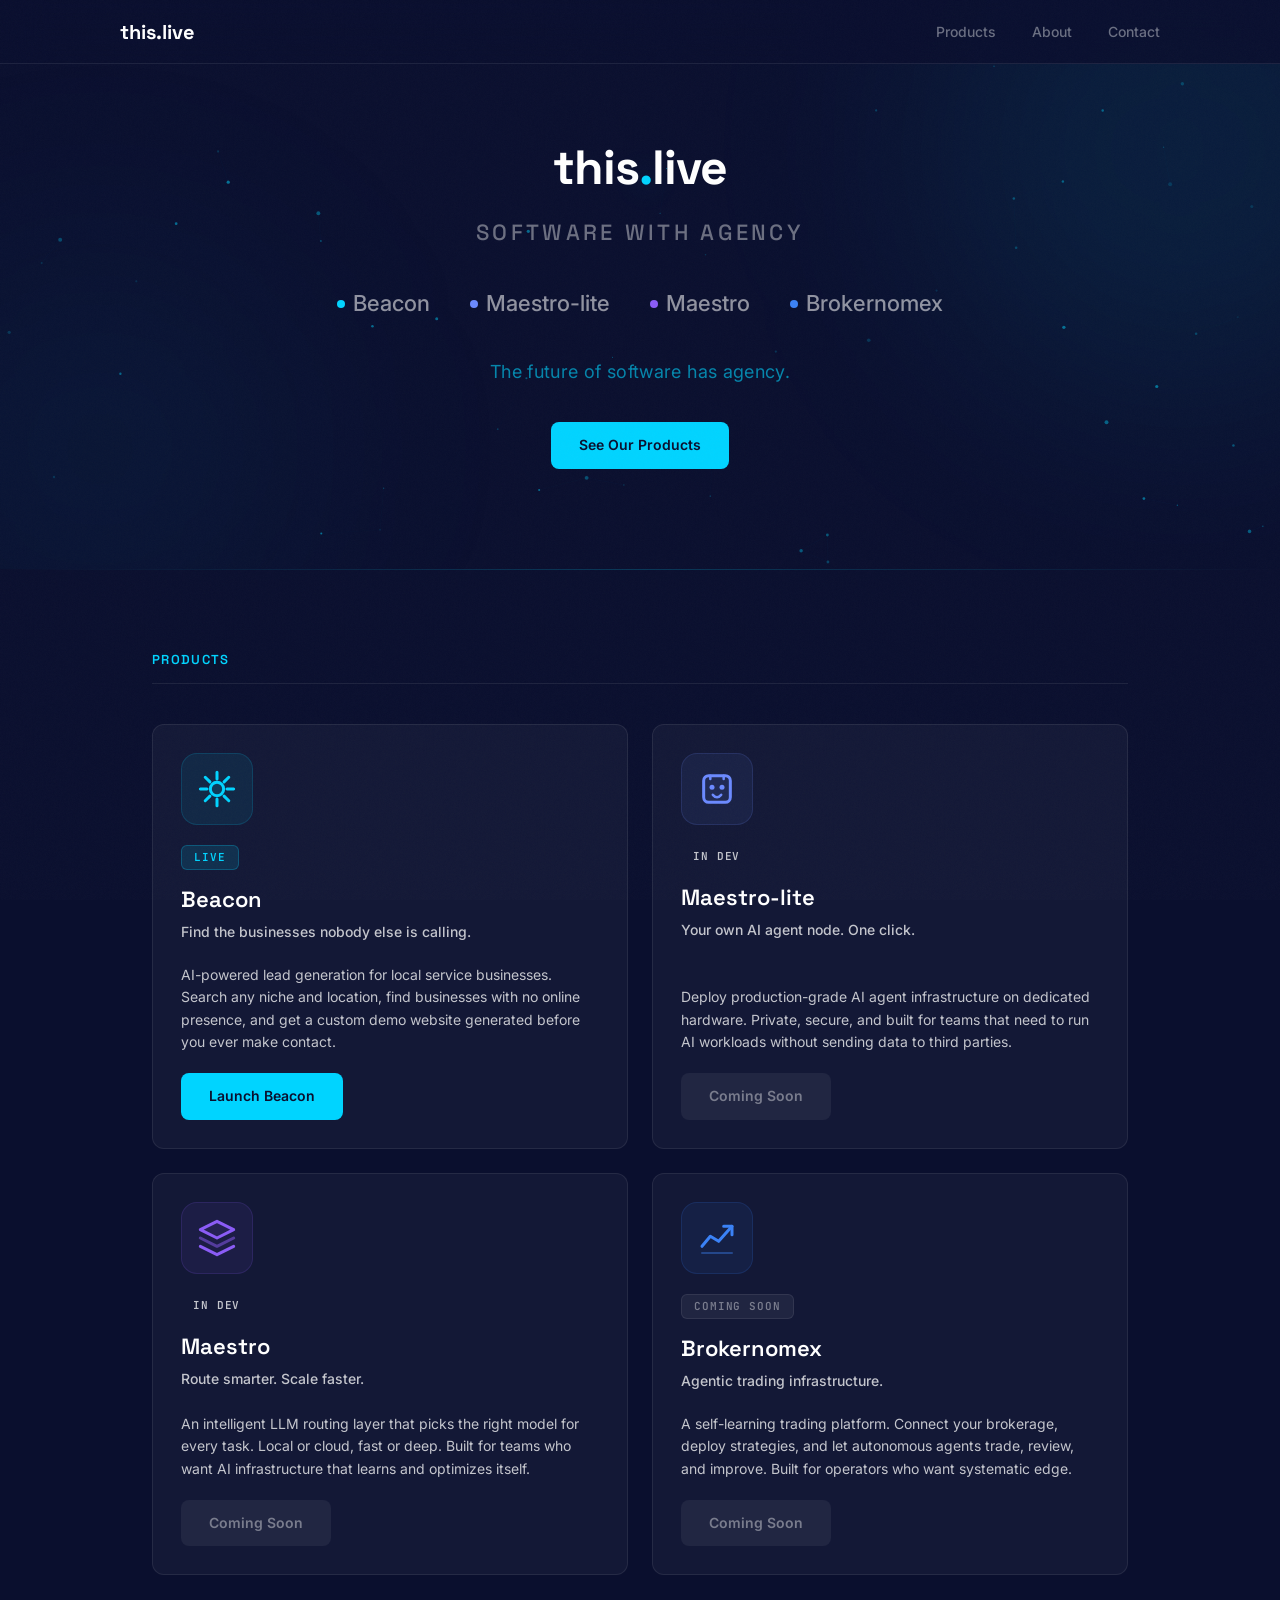
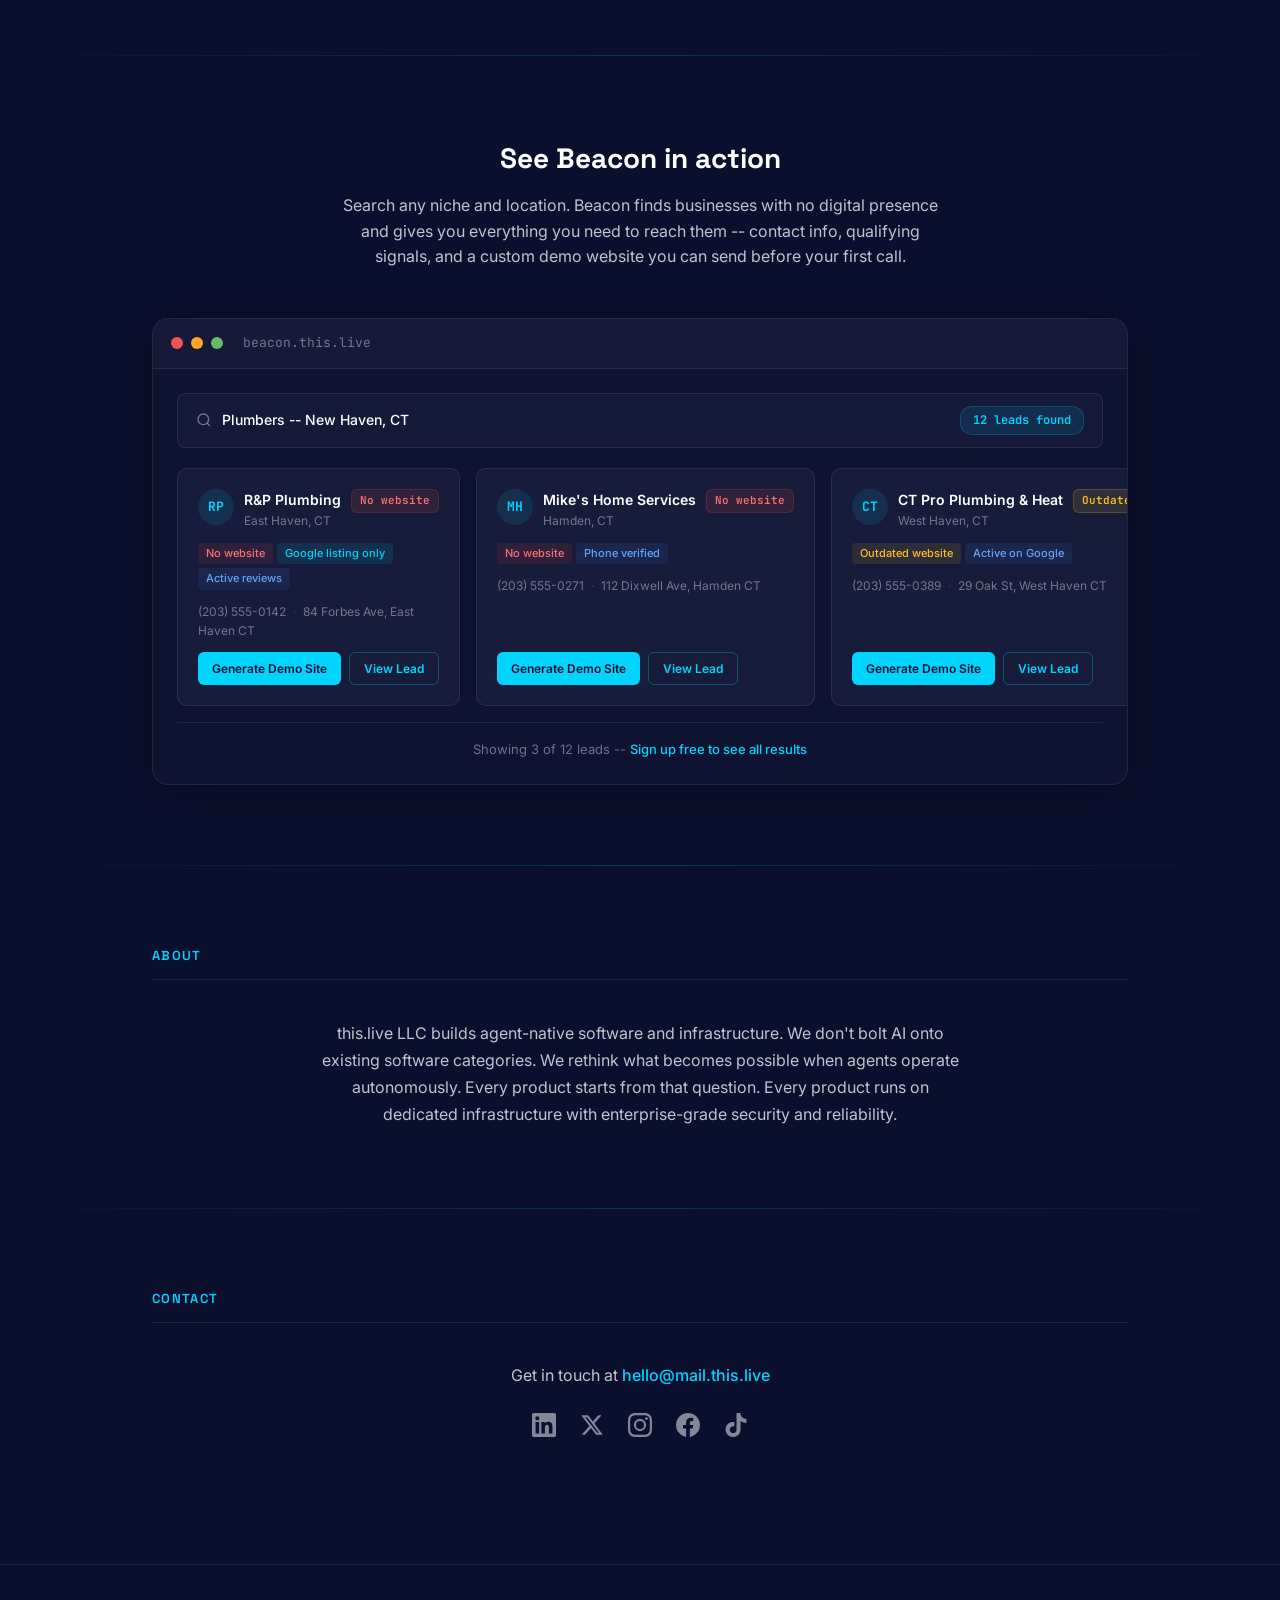
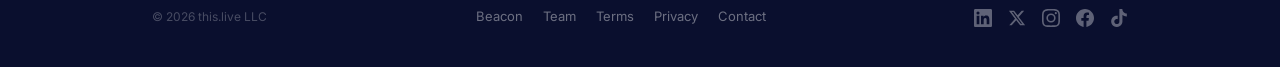
==== commit f4ff3298: "Equidistant hero spacing (36px), restore full tagline" ====
--- a/index.html
+++ b/index.html
@@ -67,6 +67,8 @@
           Brokernomex
         </a>
       </div>
+
+      <p class="hero-tagline">The future of software has agency.</p>
 
       <a href="#products" class="btn btn-primary hero-cta">See Our Products</a>
     </div>
--- a/style.css
+++ b/style.css
@@ -116,11 +116,11 @@
 .hero-title {
   font-family: 'Space Grotesk', sans-serif;
   font-weight: 700;
-  font-size: clamp(56px, 10vw, 110px);
+  font-size: clamp(72px, 14vw, 160px);
   color: var(--text);
   letter-spacing: -0.03em;
   line-height: 1;
-  margin-bottom: 8px;
+  margin-bottom: 36px;
 }
 
 .hero-dot {
@@ -135,14 +135,14 @@
   color: var(--text-muted);
   letter-spacing: 0.15em;
   text-transform: uppercase;
-  margin-bottom: 40px;
+  margin-bottom: 36px;
 }
 
 .hero-products-row {
   display: flex;
   align-items: center;
-  gap: 20px;
-  margin-bottom: 16px;
+  gap: 40px;
+  margin-bottom: 36px;
   flex-wrap: wrap;
   justify-content: center;
 }
@@ -173,17 +173,17 @@
 }
 
 .hero-product-dot--beacon { background: var(--accent); }
-.hero-product-dot--maestro { background: #6366f1; }
-.hero-product-dot--lite { background: #b3bfe5; }
+.hero-product-dot--maestro { background: #8B5CF6; }
+.hero-product-dot--lite { background: #6B8AFF; }
+.hero-product-dot--bnx { background: #3B82F6; }
 
 .hero-product:hover .hero-product-dot--beacon { box-shadow: 0 0 12px var(--accent-glow); }
-.hero-product:hover .hero-product-dot--maestro { box-shadow: 0 0 12px rgba(99, 102, 241, 0.5); }
-.hero-product:hover .hero-product-dot--lite { box-shadow: 0 0 12px rgba(179, 191, 229, 0.5); }
+.hero-product:hover .hero-product-dot--maestro { box-shadow: 0 0 12px rgba(139, 92, 246, 0.5); }
+.hero-product:hover .hero-product-dot--lite { box-shadow: 0 0 12px rgba(107, 138, 255, 0.5); }
+.hero-product:hover .hero-product-dot--bnx { box-shadow: 0 0 12px rgba(59, 130, 246, 0.5); }
 
 .hero-product-sep {
-  color: rgba(255, 255, 255, 0.15);
-  font-size: 20px;
-  font-weight: 300;
+  display: none;
 }
 
 .hero-tagline {
@@ -192,7 +192,7 @@
   color: rgba(0, 212, 255, 0.6);
   font-weight: 400;
   letter-spacing: 0.02em;
-  margin-bottom: 40px;
+  margin-bottom: 36px;
 }
 
 .hero-cta {
@@ -760,7 +760,7 @@
   .nav { padding: 0 16px; }
   .container { padding: 0 16px; }
   .hero { padding: 100px 0 64px; }
-  .hero-title { font-size: 48px; }
+  .hero-title { font-size: 56px; }
   .hero-subtitle { font-size: 14px; letter-spacing: 0.1em; }
   .cards, .cards--4col { grid-template-columns: 1fr; }
   .lead-tiles { grid-template-columns: 1fr; }
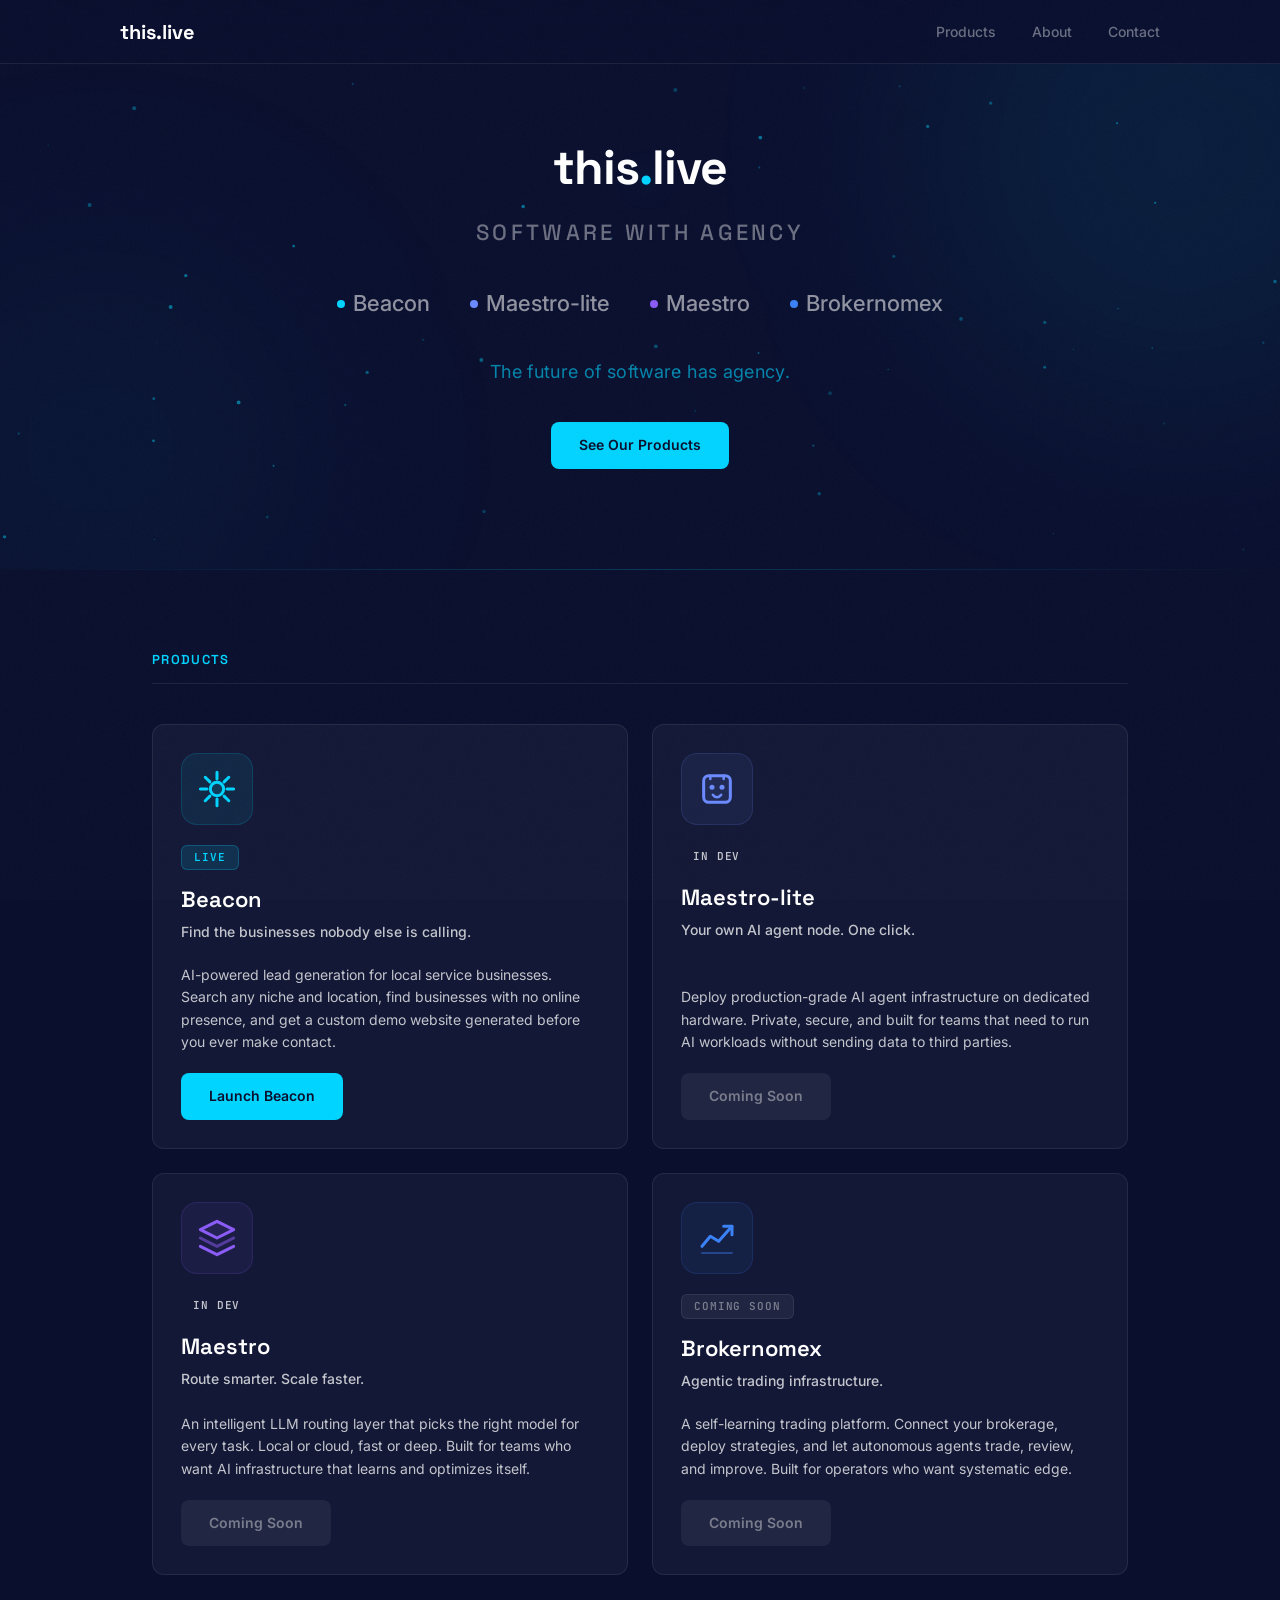
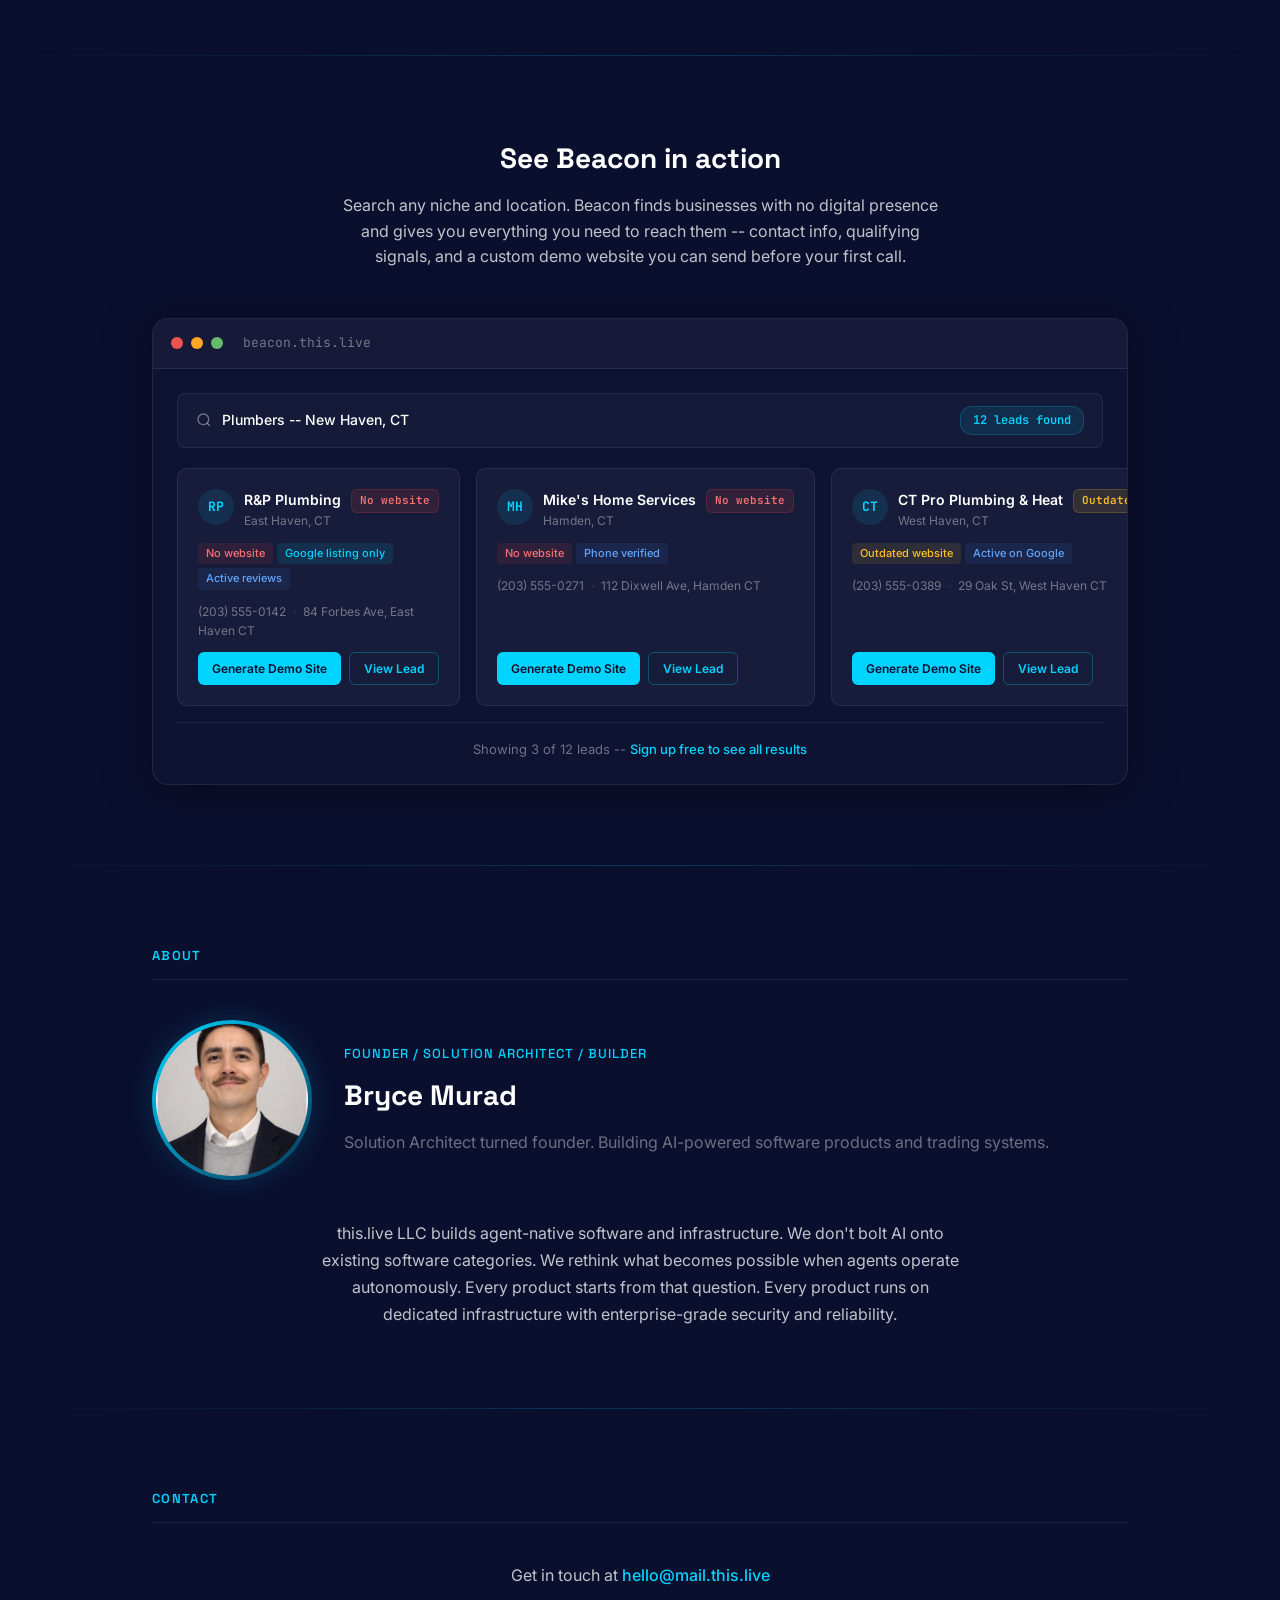
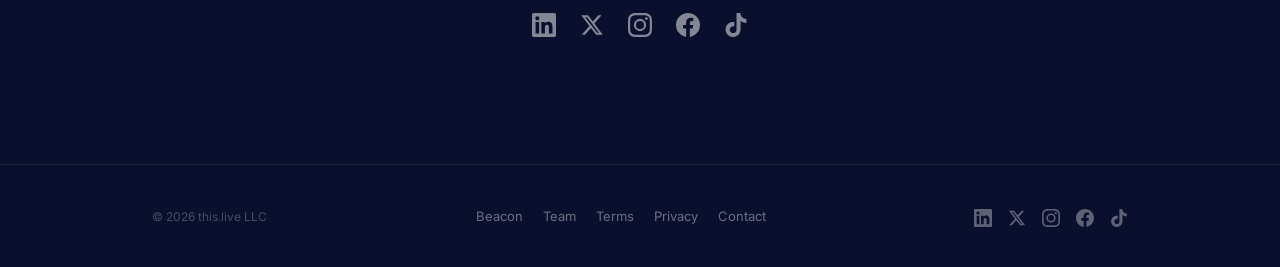
==== commit d4933679: "Add founder profile with headshot, cyan ring, bio in About section" ====
--- a/index.html
+++ b/index.html
@@ -267,6 +267,16 @@
   <section id="about" class="section">
     <div class="container">
       <h2 class="section-title">About</h2>
+      <div class="founder">
+        <div class="founder-photo-wrap">
+          <img src="img/bryce-headshot.jpg" alt="Bryce Murad" class="founder-photo" width="160" height="160" loading="lazy">
+        </div>
+        <div class="founder-info">
+          <p class="founder-label">Founder / Solution Architect / Builder</p>
+          <h3 class="founder-name">Bryce Murad</h3>
+          <p class="founder-bio">Solution Architect turned founder. Building AI-powered software products and trading systems.</p>
+        </div>
+      </div>
       <p class="about-text">this.live LLC builds agent-native software and infrastructure. We don't bolt AI onto existing software categories. We rethink what becomes possible when agents operate autonomously. Every product starts from that question. Every product runs on dedicated infrastructure with enterprise-grade security and reliability.</p>
     </div>
   </section>
--- a/style.css
+++ b/style.css
@@ -420,6 +420,71 @@
 }
 
 /* About */
+.founder {
+  display: flex;
+  align-items: center;
+  gap: 32px;
+  margin-bottom: 40px;
+}
+
+.founder-photo-wrap {
+  flex-shrink: 0;
+  width: 160px;
+  height: 160px;
+  border-radius: 50%;
+  padding: 4px;
+  background: linear-gradient(135deg, var(--accent), rgba(0, 212, 255, 0.2));
+  box-shadow: 0 0 30px rgba(0, 212, 255, 0.15);
+}
+
+.founder-photo {
+  width: 100%;
+  height: 100%;
+  border-radius: 50%;
+  object-fit: cover;
+  display: block;
+}
+
+.founder-info {
+  flex: 1;
+}
+
+.founder-label {
+  font-family: 'Space Grotesk', sans-serif;
+  font-size: 13px;
+  font-weight: 500;
+  color: var(--accent);
+  letter-spacing: 0.08em;
+  text-transform: uppercase;
+  margin-bottom: 8px;
+}
+
+.founder-name {
+  font-family: 'Space Grotesk', sans-serif;
+  font-size: 28px;
+  font-weight: 700;
+  color: var(--text);
+  margin-bottom: 12px;
+}
+
+.founder-bio {
+  font-size: 16px;
+  color: var(--text-muted);
+  line-height: 1.6;
+}
+
+@media (max-width: 768px) {
+  .founder {
+    flex-direction: column;
+    text-align: center;
+  }
+
+  .founder-photo-wrap {
+    width: 120px;
+    height: 120px;
+  }
+}
+
 .about-text {
   max-width: 640px;
   margin: 0 auto;
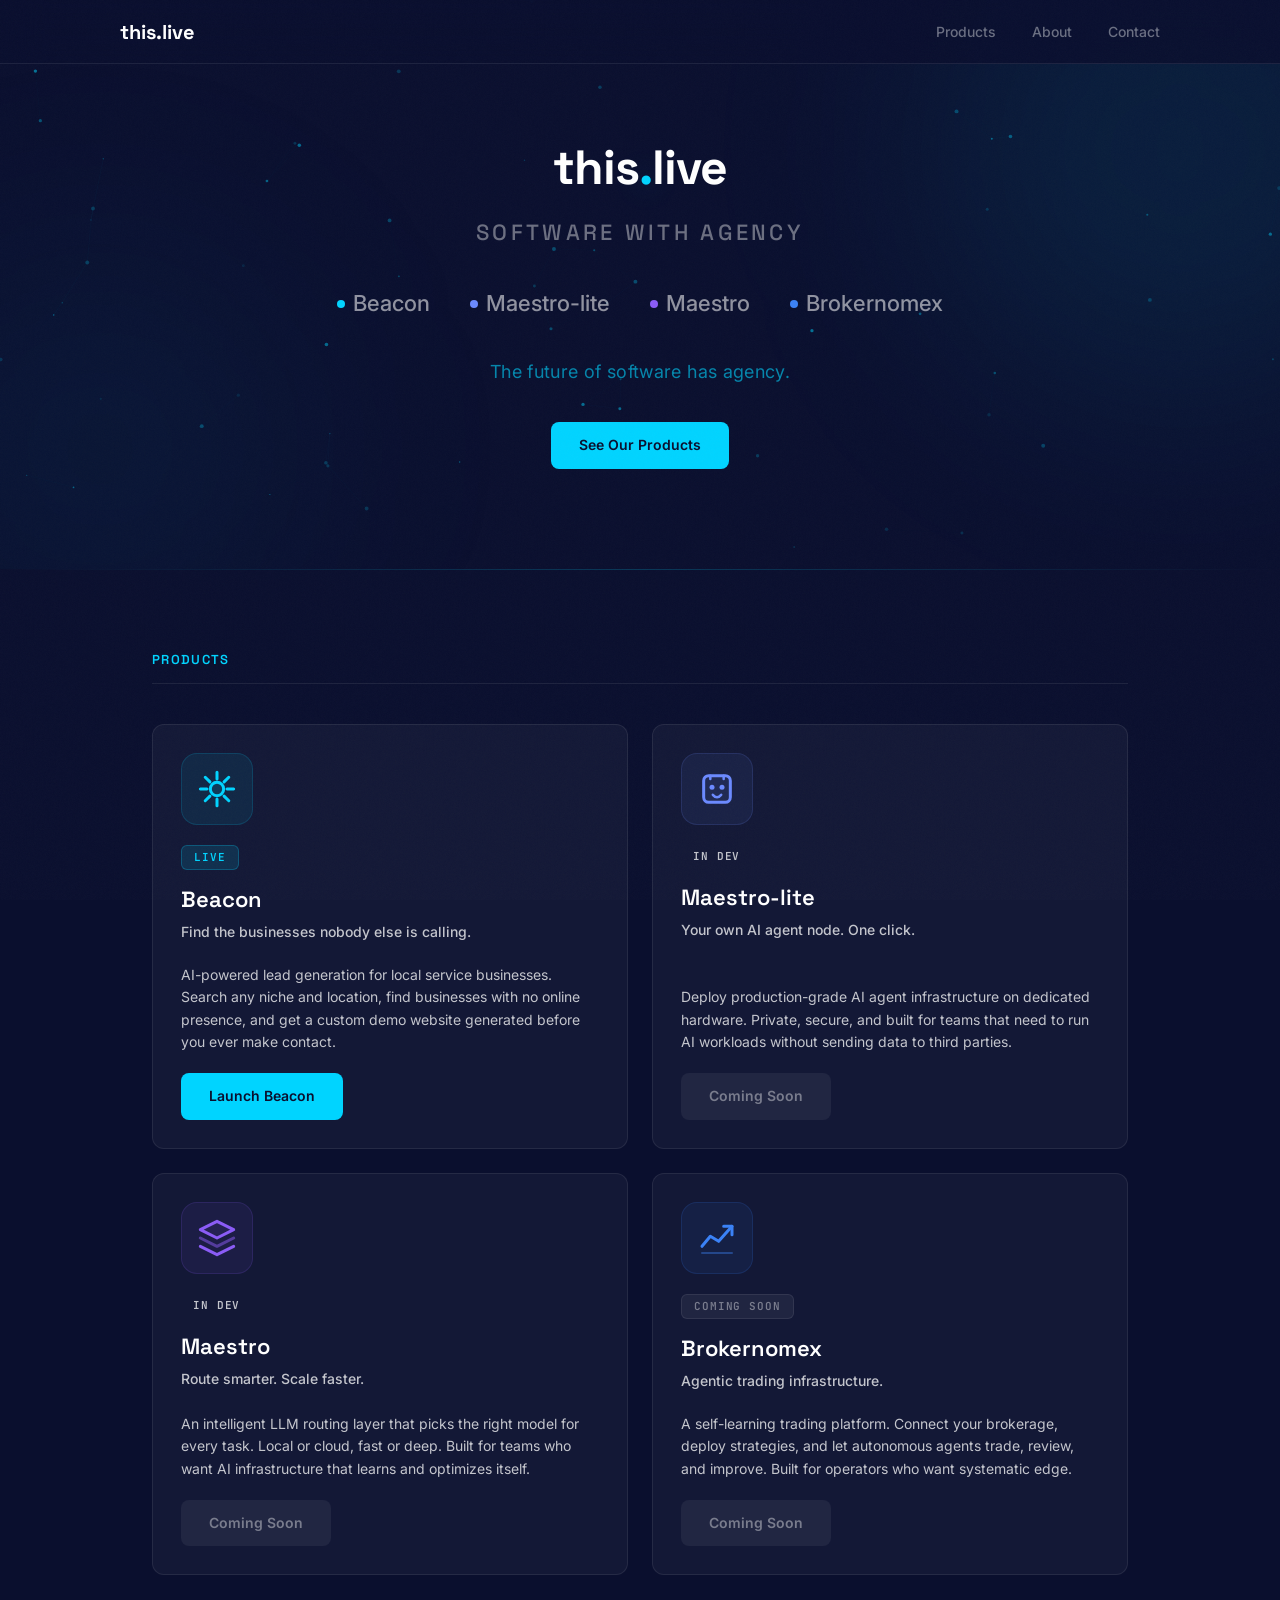
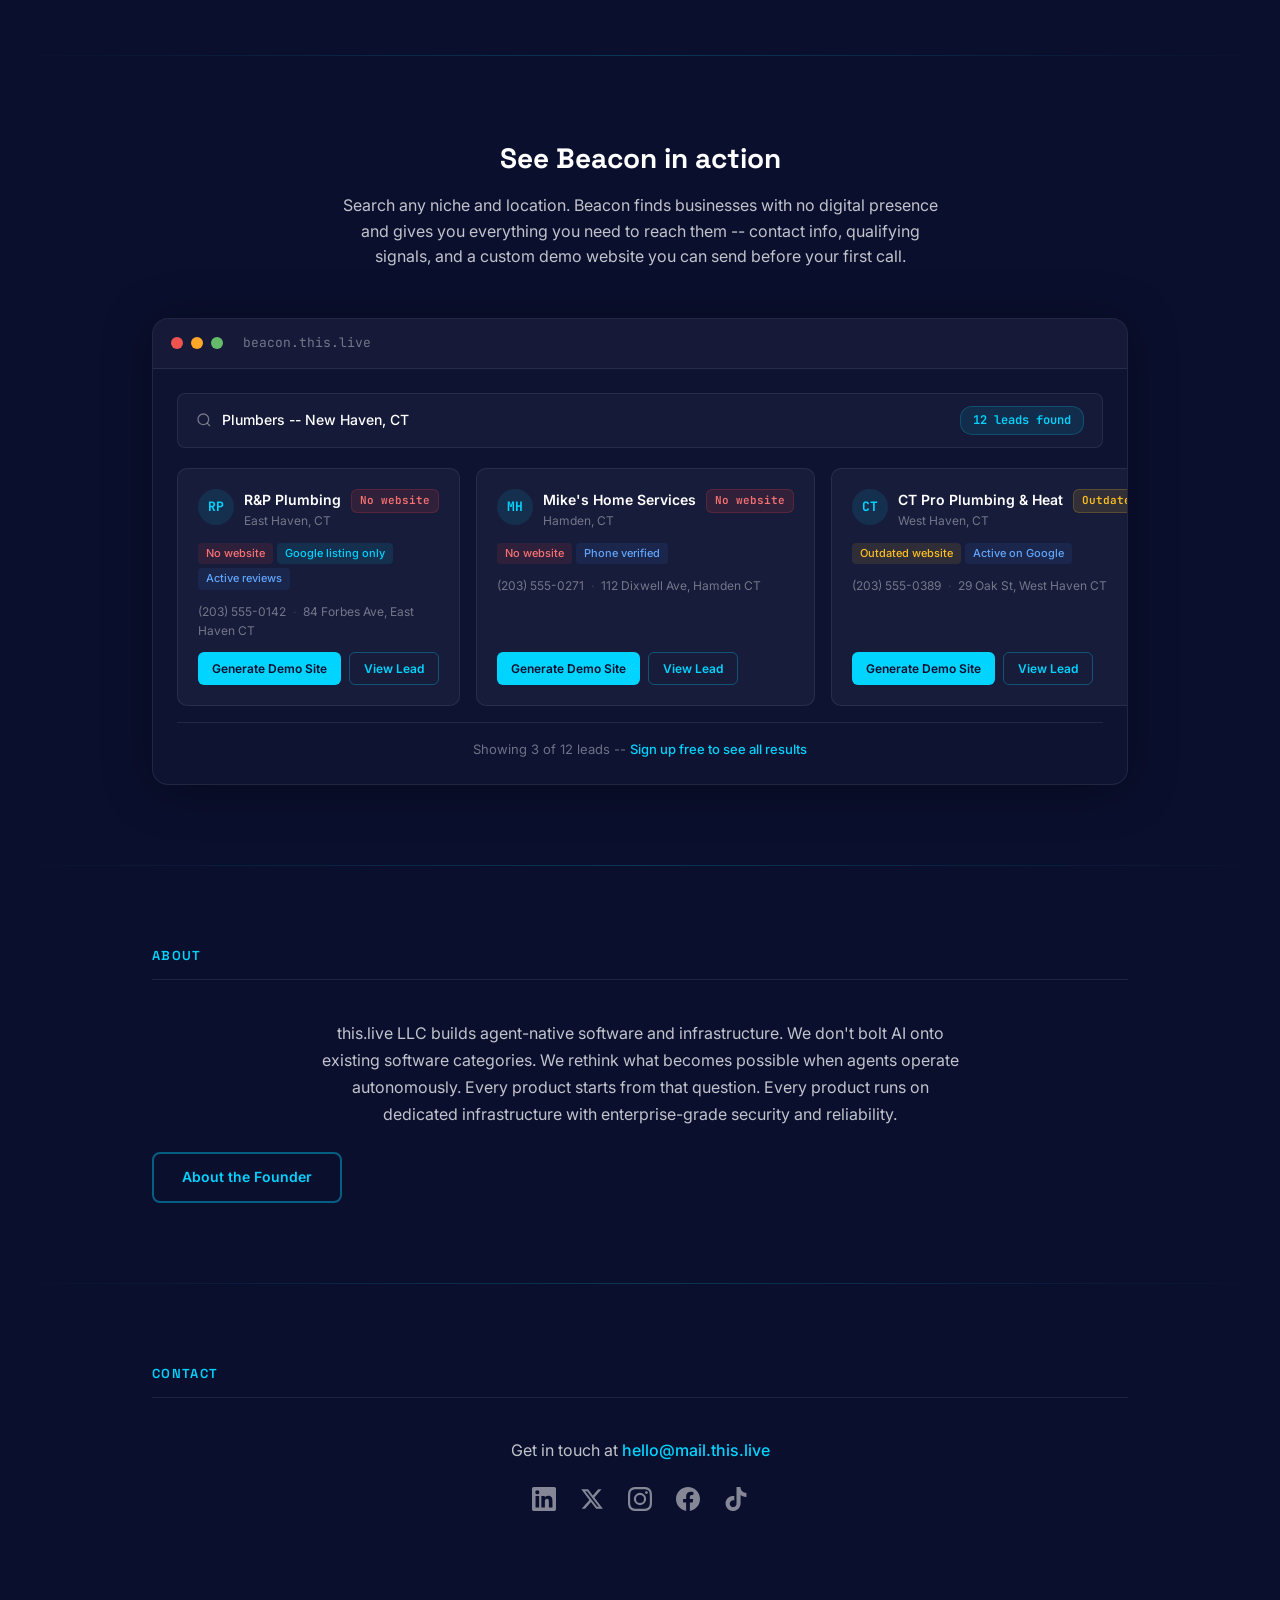
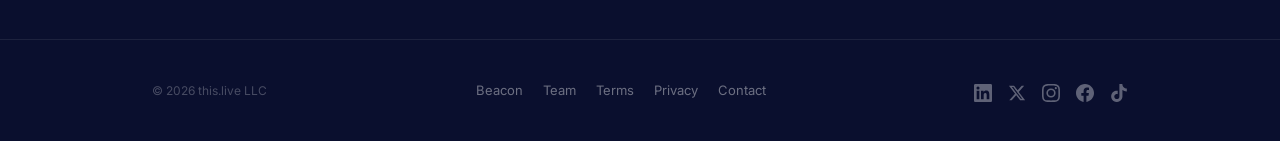
==== commit c1f3c673: "Remove founder photo, add About the Founder link to bryce.this.live" ====
--- a/index.html
+++ b/index.html
@@ -267,17 +267,8 @@
   <section id="about" class="section">
     <div class="container">
       <h2 class="section-title">About</h2>
-      <div class="founder">
-        <div class="founder-photo-wrap">
-          <img src="img/bryce-headshot.jpg" alt="Bryce Murad" class="founder-photo" width="160" height="160" loading="lazy">
-        </div>
-        <div class="founder-info">
-          <p class="founder-label">Founder / Solution Architect / Builder</p>
-          <h3 class="founder-name">Bryce Murad</h3>
-          <p class="founder-bio">Solution Architect turned founder. Building AI-powered software products and trading systems.</p>
-        </div>
-      </div>
       <p class="about-text">this.live LLC builds agent-native software and infrastructure. We don't bolt AI onto existing software categories. We rethink what becomes possible when agents operate autonomously. Every product starts from that question. Every product runs on dedicated infrastructure with enterprise-grade security and reliability.</p>
+      <a href="https://bryce.this.live" target="_blank" rel="noopener" class="btn btn-outline about-founder-link">About the Founder</a>
     </div>
   </section>
 
--- a/style.css
+++ b/style.css
@@ -282,6 +282,11 @@
   background: rgba(0, 212, 255, 0.08);
 }
 
+.about-founder-link {
+  margin-top: 24px;
+  display: inline-block;
+}
+
 .btn-disabled {
   background: rgba(255, 255, 255, 0.06);
   color: var(--text-muted);
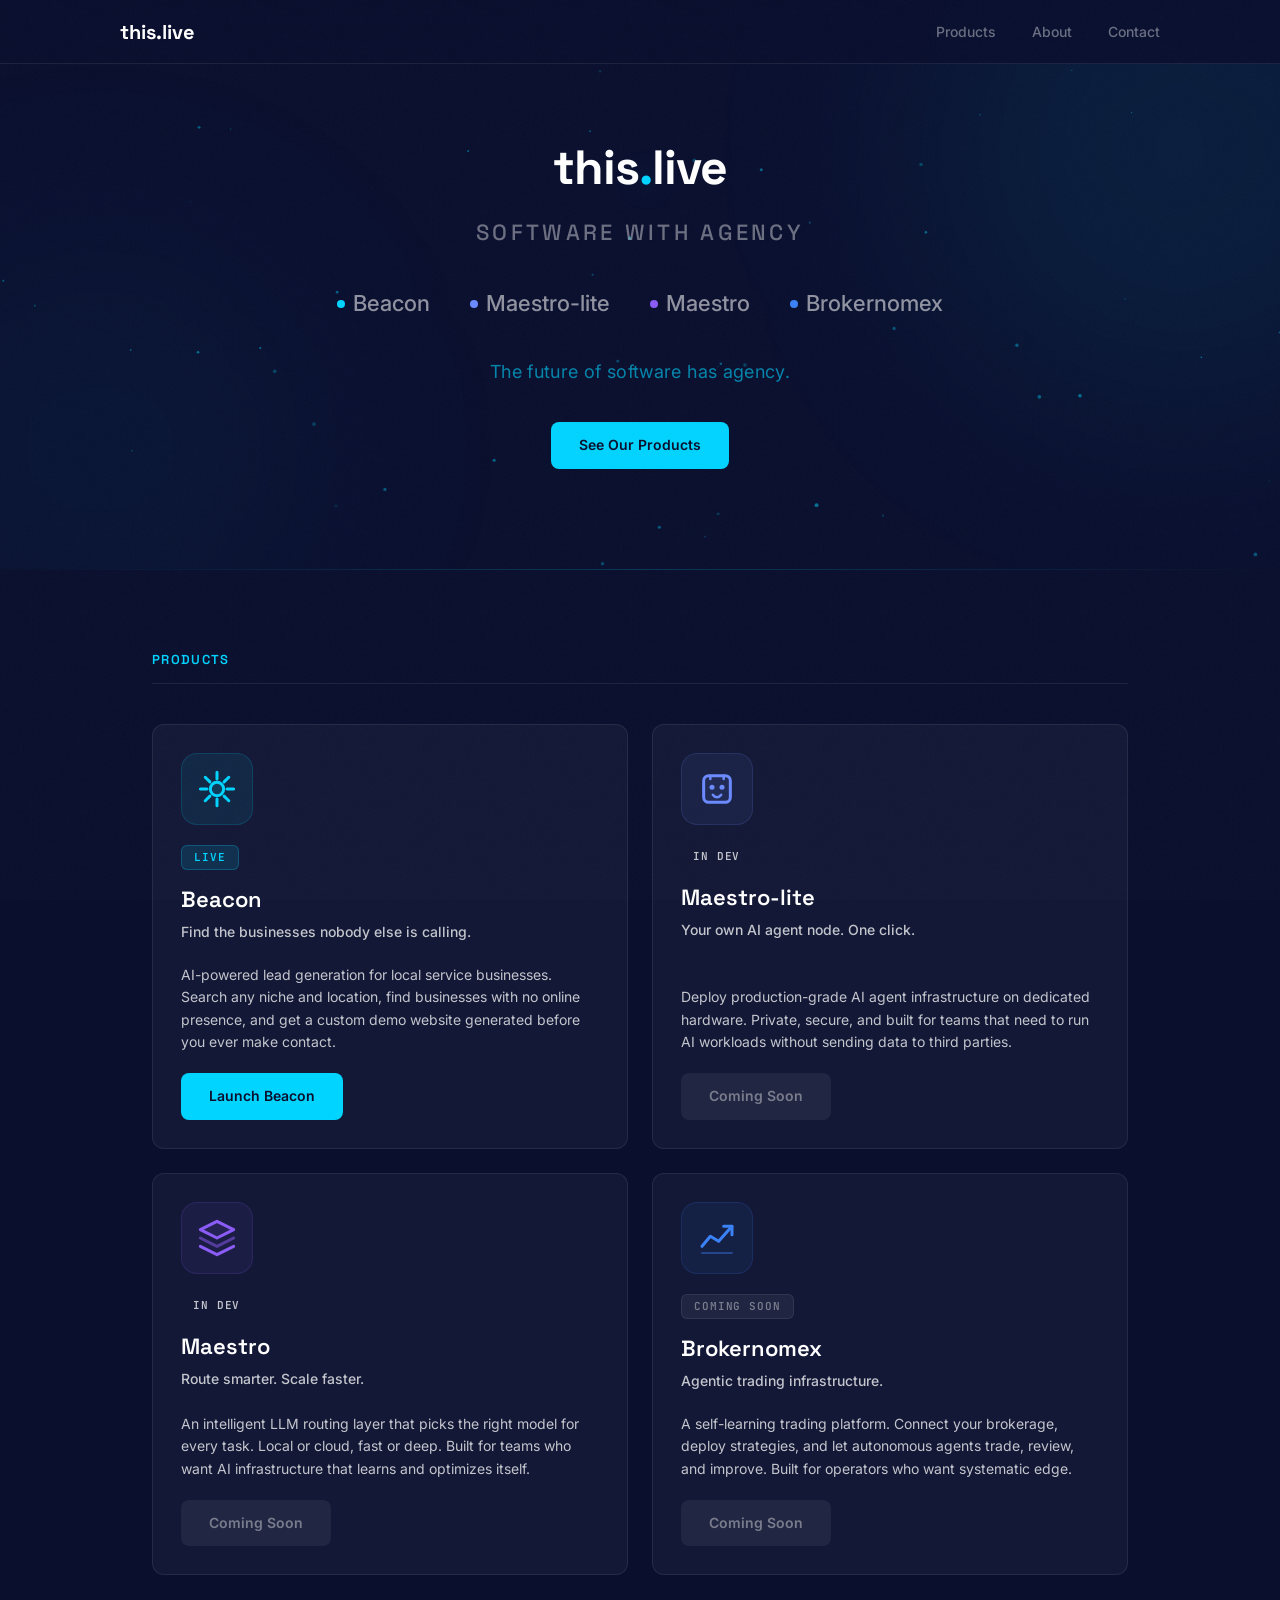
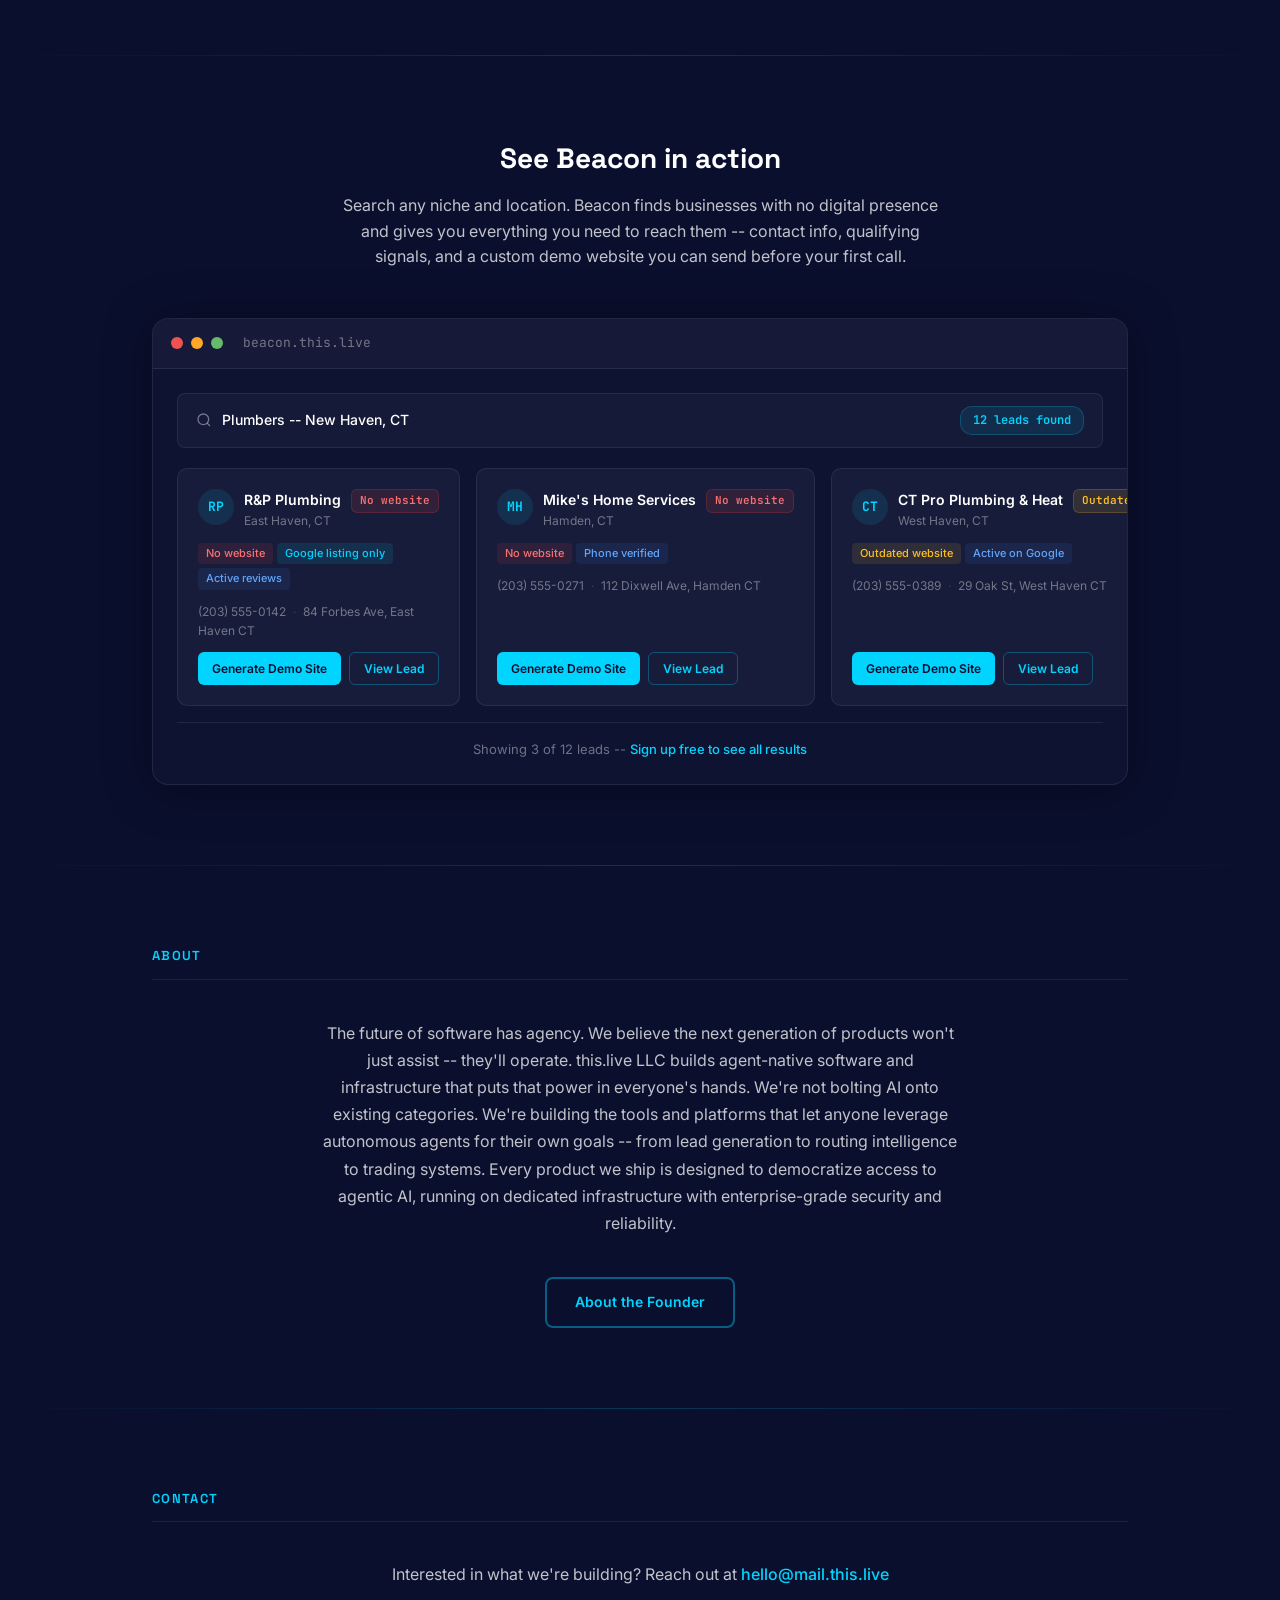
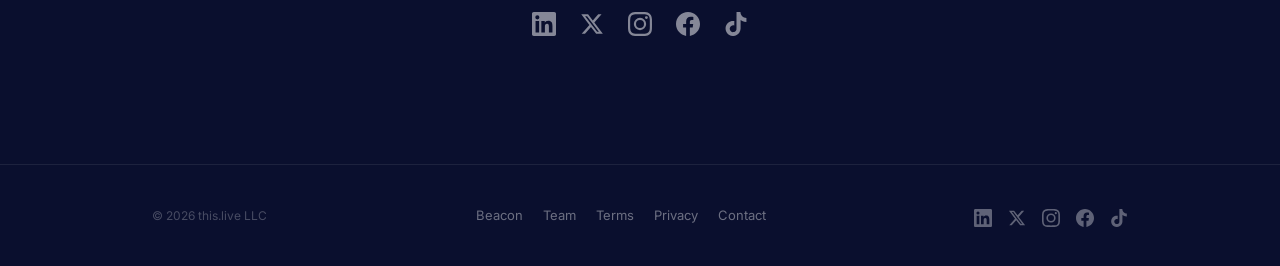
==== commit d92496ce: "Rewrite About with mission/tagline/democratization, center founder link, clean contact" ====
--- a/index.html
+++ b/index.html
@@ -267,8 +267,10 @@
   <section id="about" class="section">
     <div class="container">
       <h2 class="section-title">About</h2>
-      <p class="about-text">this.live LLC builds agent-native software and infrastructure. We don't bolt AI onto existing software categories. We rethink what becomes possible when agents operate autonomously. Every product starts from that question. Every product runs on dedicated infrastructure with enterprise-grade security and reliability.</p>
-      <a href="https://bryce.this.live" target="_blank" rel="noopener" class="btn btn-outline about-founder-link">About the Founder</a>
+      <p class="about-text">The future of software has agency. We believe the next generation of products won't just assist -- they'll operate. this.live LLC builds agent-native software and infrastructure that puts that power in everyone's hands. We're not bolting AI onto existing categories. We're building the tools and platforms that let anyone leverage autonomous agents for their own goals -- from lead generation to routing intelligence to trading systems. Every product we ship is designed to democratize access to agentic AI, running on dedicated infrastructure with enterprise-grade security and reliability.</p>
+      <div class="about-founder-wrap">
+        <a href="https://bryce.this.live" target="_blank" rel="noopener" class="btn btn-outline about-founder-link">About the Founder</a>
+      </div>
     </div>
   </section>
 
@@ -278,7 +280,7 @@
   <section id="contact" class="section">
     <div class="container">
       <h2 class="section-title">Contact</h2>
-      <p class="contact-text">Get in touch at <a href="mailto:hello@mail.this.live">hello@mail.this.live</a></p>
+      <p class="contact-text">Interested in what we're building? Reach out at <a href="mailto:hello@mail.this.live">hello@mail.this.live</a></p>
       <div class="social-links">
         <a href="https://www.linkedin.com/company/thislive" target="_blank" rel="noopener" aria-label="LinkedIn">
           <svg width="24" height="24" viewBox="0 0 24 24" fill="currentColor"><path d="M20.447 20.452h-3.554v-5.569c0-1.328-.027-3.037-1.852-3.037-1.853 0-2.136 1.445-2.136 2.939v5.667H9.351V9h3.414v1.561h.046c.477-.9 1.637-1.85 3.37-1.85 3.601 0 4.267 2.37 4.267 5.455v6.286zM5.337 7.433a2.062 2.062 0 01-2.063-2.065 2.064 2.064 0 112.063 2.065zm1.782 13.019H3.555V9h3.564v11.452zM22.225 0H1.771C.792 0 0 .774 0 1.729v20.542C0 23.227.792 24 1.771 24h20.451C23.2 24 24 23.227 24 22.271V1.729C24 .774 23.2 0 22.222 0h.003z"/></svg>
--- a/style.css
+++ b/style.css
@@ -282,8 +282,12 @@
   background: rgba(0, 212, 255, 0.08);
 }
 
+.about-founder-wrap {
+  text-align: center;
+  margin-top: 40px;
+}
+
 .about-founder-link {
-  margin-top: 24px;
   display: inline-block;
 }
 
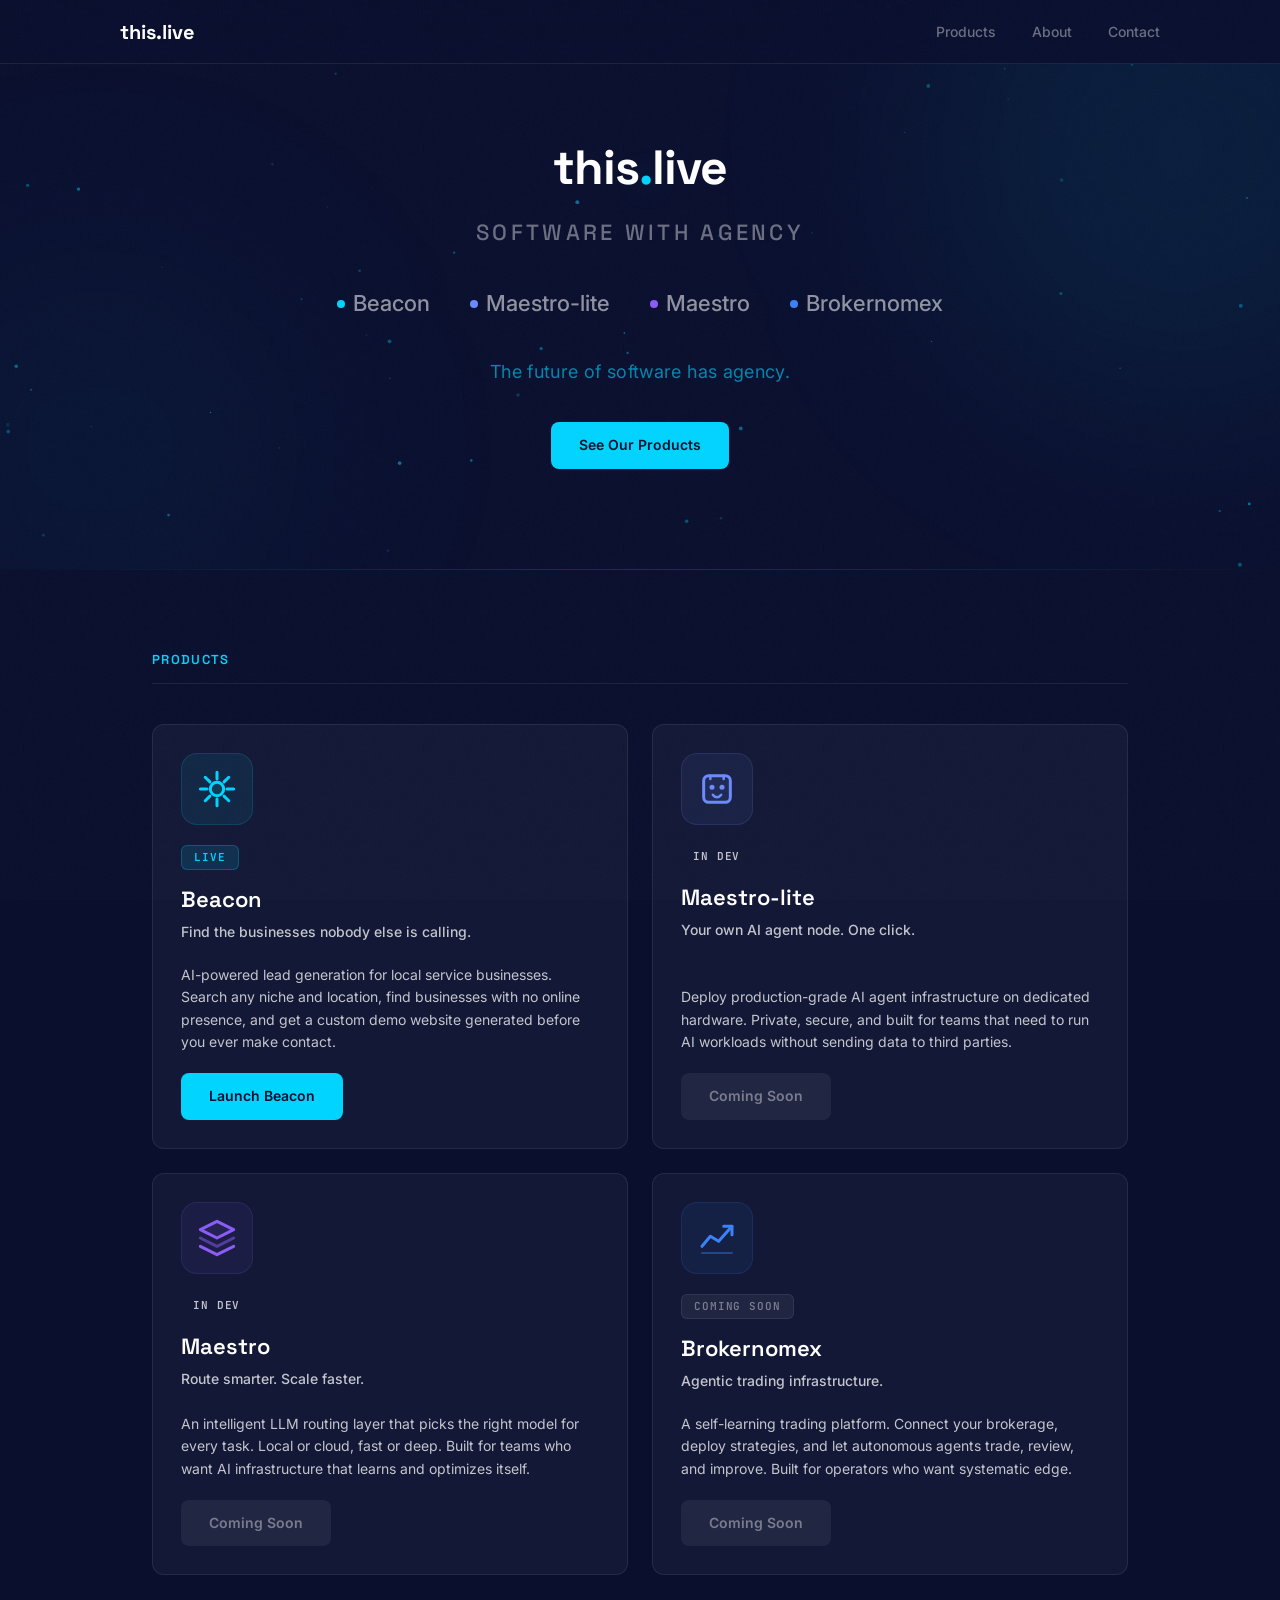
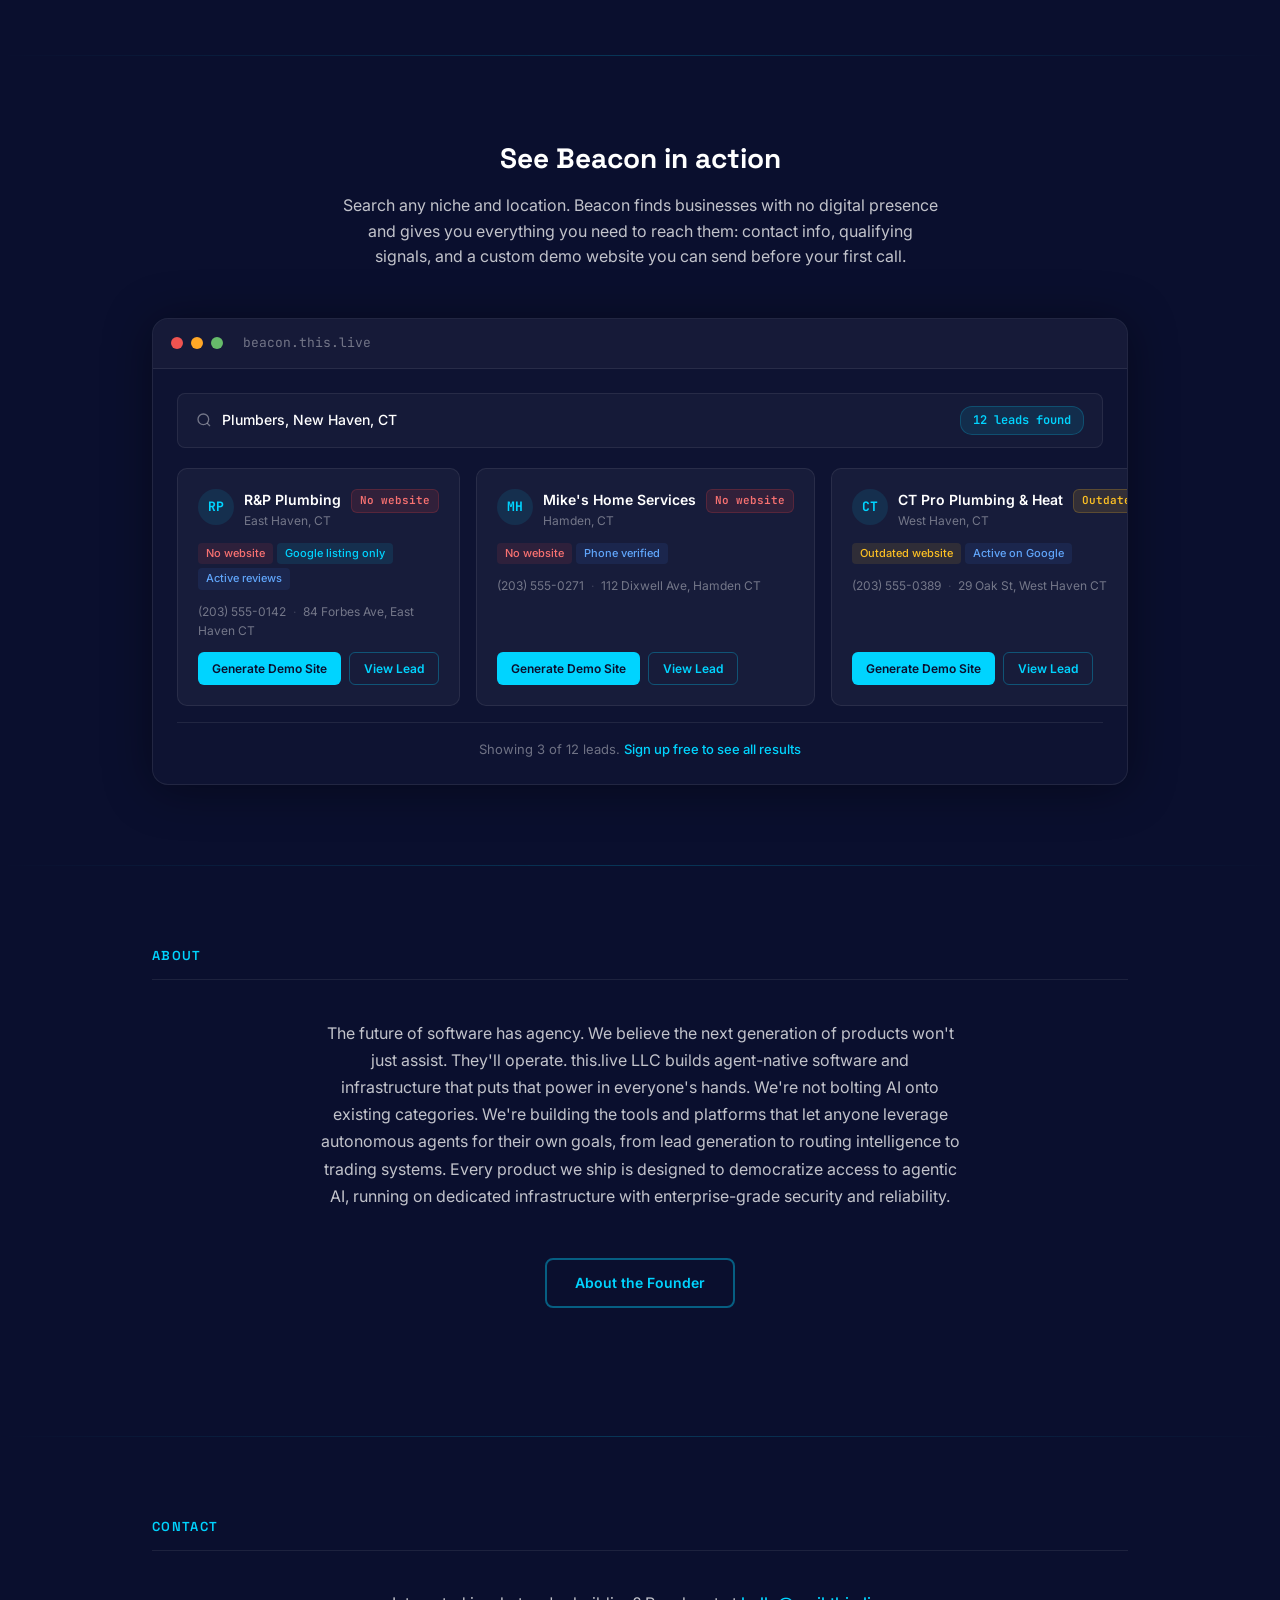
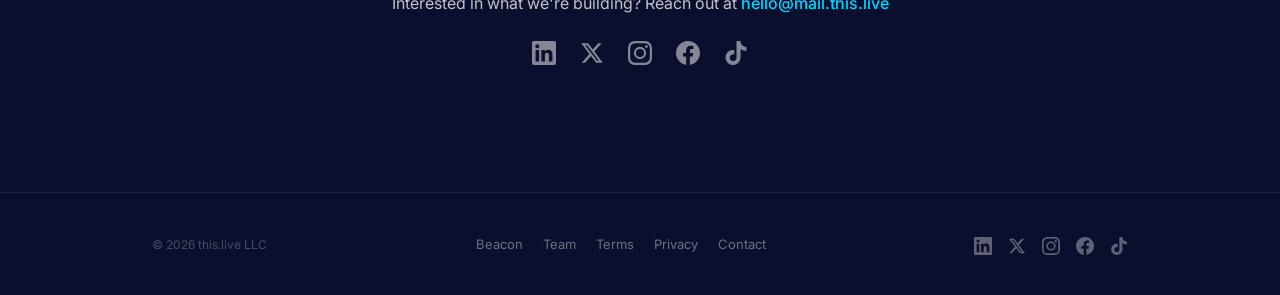
==== commit 5008edaa: "Remove all em dashes, center founder button with flex, equidistant 48px spacing" ====
--- a/index.html
+++ b/index.html
@@ -3,15 +3,15 @@
 <head>
   <meta charset="UTF-8">
   <meta name="viewport" content="width=device-width, initial-scale=1.0">
-  <title>this.live — Software with Agency</title>
+  <title>this.live | Software with Agency</title>
   <meta name="description" content="this.live builds agent-native software and infrastructure. The future of software has agency.">
-  <meta property="og:title" content="this.live — Software with Agency">
+  <meta property="og:title" content="this.live | Software with Agency">
   <meta property="og:description" content="Agent-native software and infrastructure. Beacon, Maestro, Maestro-lite.">
   <meta property="og:url" content="https://this.live">
   <meta property="og:type" content="website">
   <meta property="og:image" content="https://this.live/og-image.png">
   <meta name="twitter:card" content="summary_large_image">
-  <meta name="twitter:title" content="this.live — Software with Agency">
+  <meta name="twitter:title" content="this.live | Software with Agency">
   <meta name="twitter:description" content="Agent-native software and infrastructure. The future of software has agency.">
   <meta name="twitter:image" content="https://this.live/og-image.png">
   <link rel="icon" type="image/png" href="/favicon.png?v=2">
@@ -159,7 +159,7 @@
     <div class="container">
       <div class="demo-header">
         <h2>See Beacon in action</h2>
-        <p class="demo-desc">Search any niche and location. Beacon finds businesses with no digital presence and gives you everything you need to reach them -- contact info, qualifying signals, and a custom demo website you can send before your first call.</p>
+        <p class="demo-desc">Search any niche and location. Beacon finds businesses with no digital presence and gives you everything you need to reach them: contact info, qualifying signals, and a custom demo website you can send before your first call.</p>
       </div>
 
       <div class="demo-window">
@@ -174,7 +174,7 @@
             <span class="demo-search-icon">
               <svg width="16" height="16" viewBox="0 0 24 24" fill="none" stroke="currentColor" stroke-width="2"><circle cx="11" cy="11" r="8"/><line x1="21" y1="21" x2="16.65" y2="16.65"/></svg>
             </span>
-            <span class="demo-search-text">Plumbers -- New Haven, CT</span>
+            <span class="demo-search-text">Plumbers, New Haven, CT</span>
             <span class="demo-badge-results">12 leads found</span>
           </div>
           <div class="lead-tiles">
@@ -254,7 +254,7 @@
 
           </div>
           <div class="demo-footer-bar">
-            Showing 3 of 12 leads -- <a href="https://beacon.this.live" target="_blank" rel="noopener">Sign up free to see all results</a>
+            Showing 3 of 12 leads. <a href="https://beacon.this.live" target="_blank" rel="noopener">Sign up free to see all results</a>
           </div>
         </div>
       </div>
@@ -267,7 +267,7 @@
   <section id="about" class="section">
     <div class="container">
       <h2 class="section-title">About</h2>
-      <p class="about-text">The future of software has agency. We believe the next generation of products won't just assist -- they'll operate. this.live LLC builds agent-native software and infrastructure that puts that power in everyone's hands. We're not bolting AI onto existing categories. We're building the tools and platforms that let anyone leverage autonomous agents for their own goals -- from lead generation to routing intelligence to trading systems. Every product we ship is designed to democratize access to agentic AI, running on dedicated infrastructure with enterprise-grade security and reliability.</p>
+      <p class="about-text">The future of software has agency. We believe the next generation of products won't just assist. They'll operate. this.live LLC builds agent-native software and infrastructure that puts that power in everyone's hands. We're not bolting AI onto existing categories. We're building the tools and platforms that let anyone leverage autonomous agents for their own goals, from lead generation to routing intelligence to trading systems. Every product we ship is designed to democratize access to agentic AI, running on dedicated infrastructure with enterprise-grade security and reliability.</p>
       <div class="about-founder-wrap">
         <a href="https://bryce.this.live" target="_blank" rel="noopener" class="btn btn-outline about-founder-link">About the Founder</a>
       </div>
--- a/style.css
+++ b/style.css
@@ -283,12 +283,10 @@
 }
 
 .about-founder-wrap {
-  text-align: center;
-  margin-top: 40px;
-}
-
-.about-founder-link {
-  display: inline-block;
+  display: flex;
+  justify-content: center;
+  margin-top: 48px;
+  margin-bottom: 48px;
 }
 
 .btn-disabled {
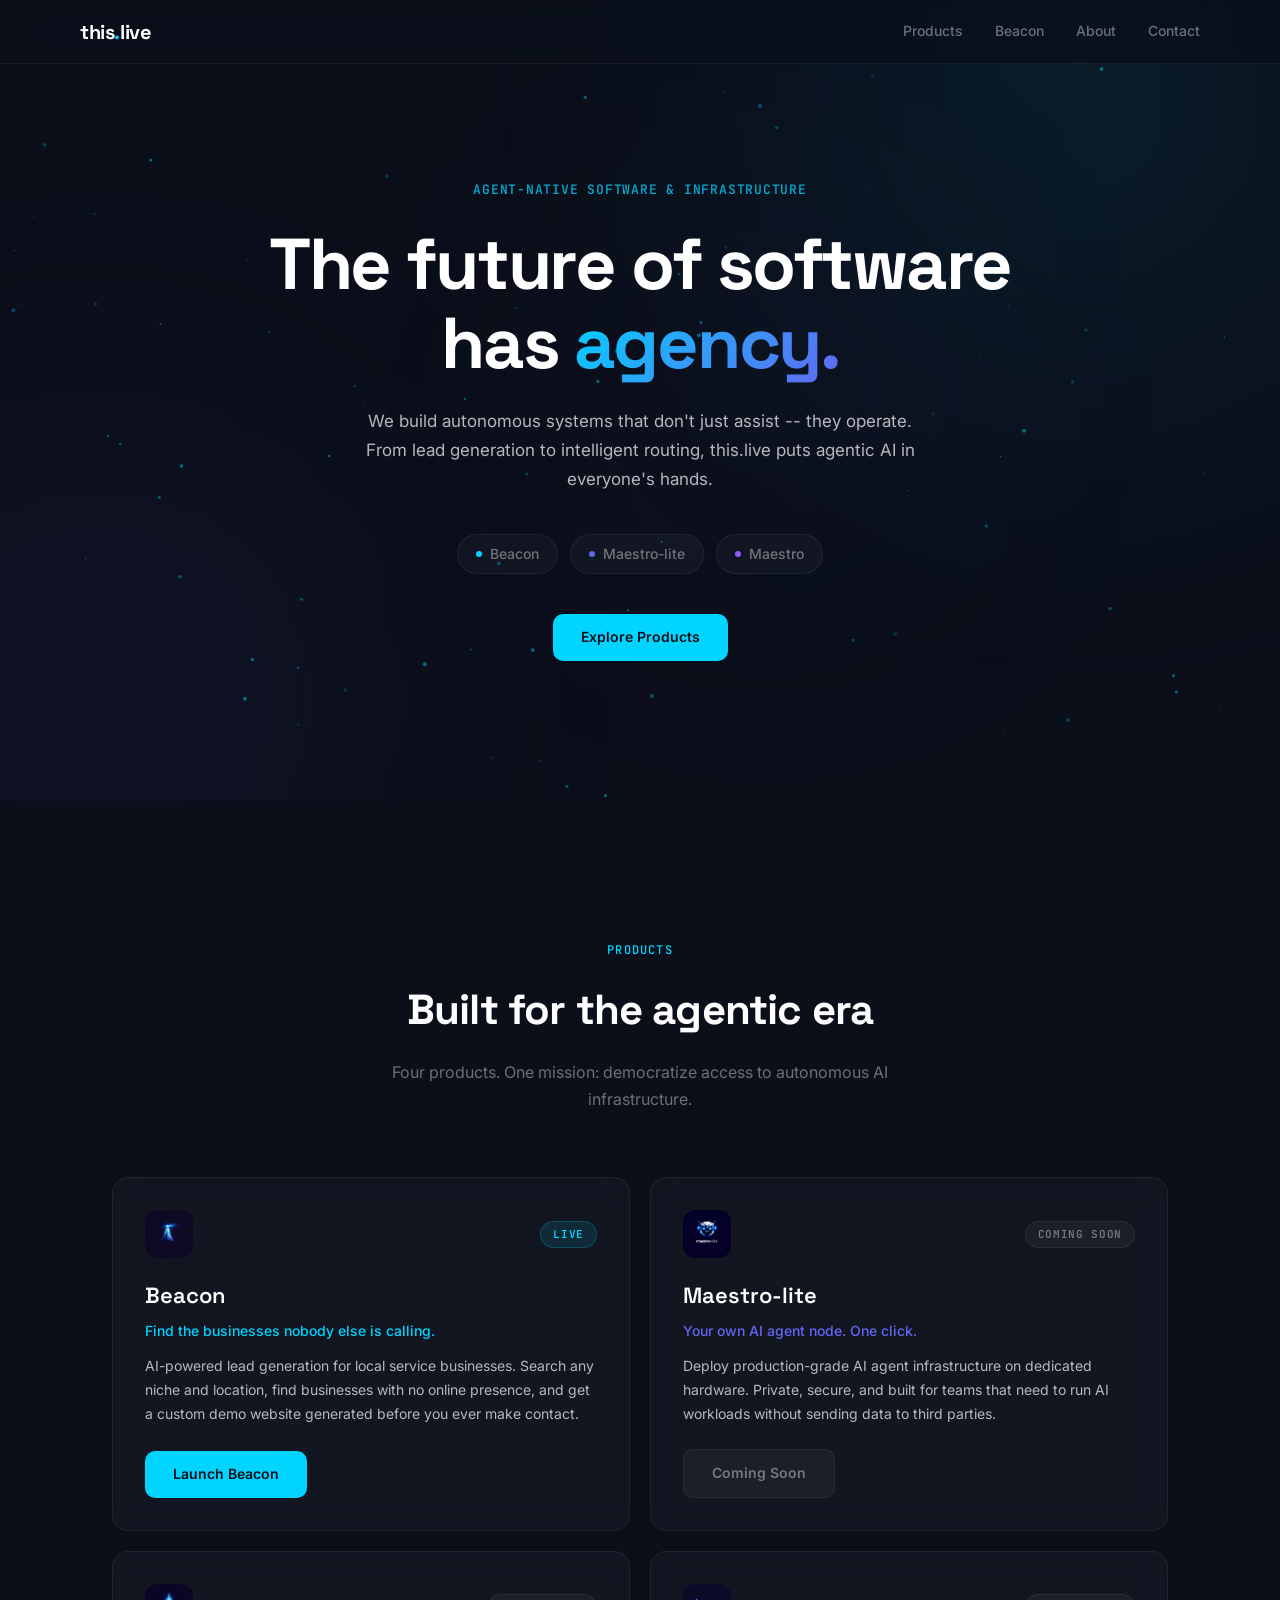
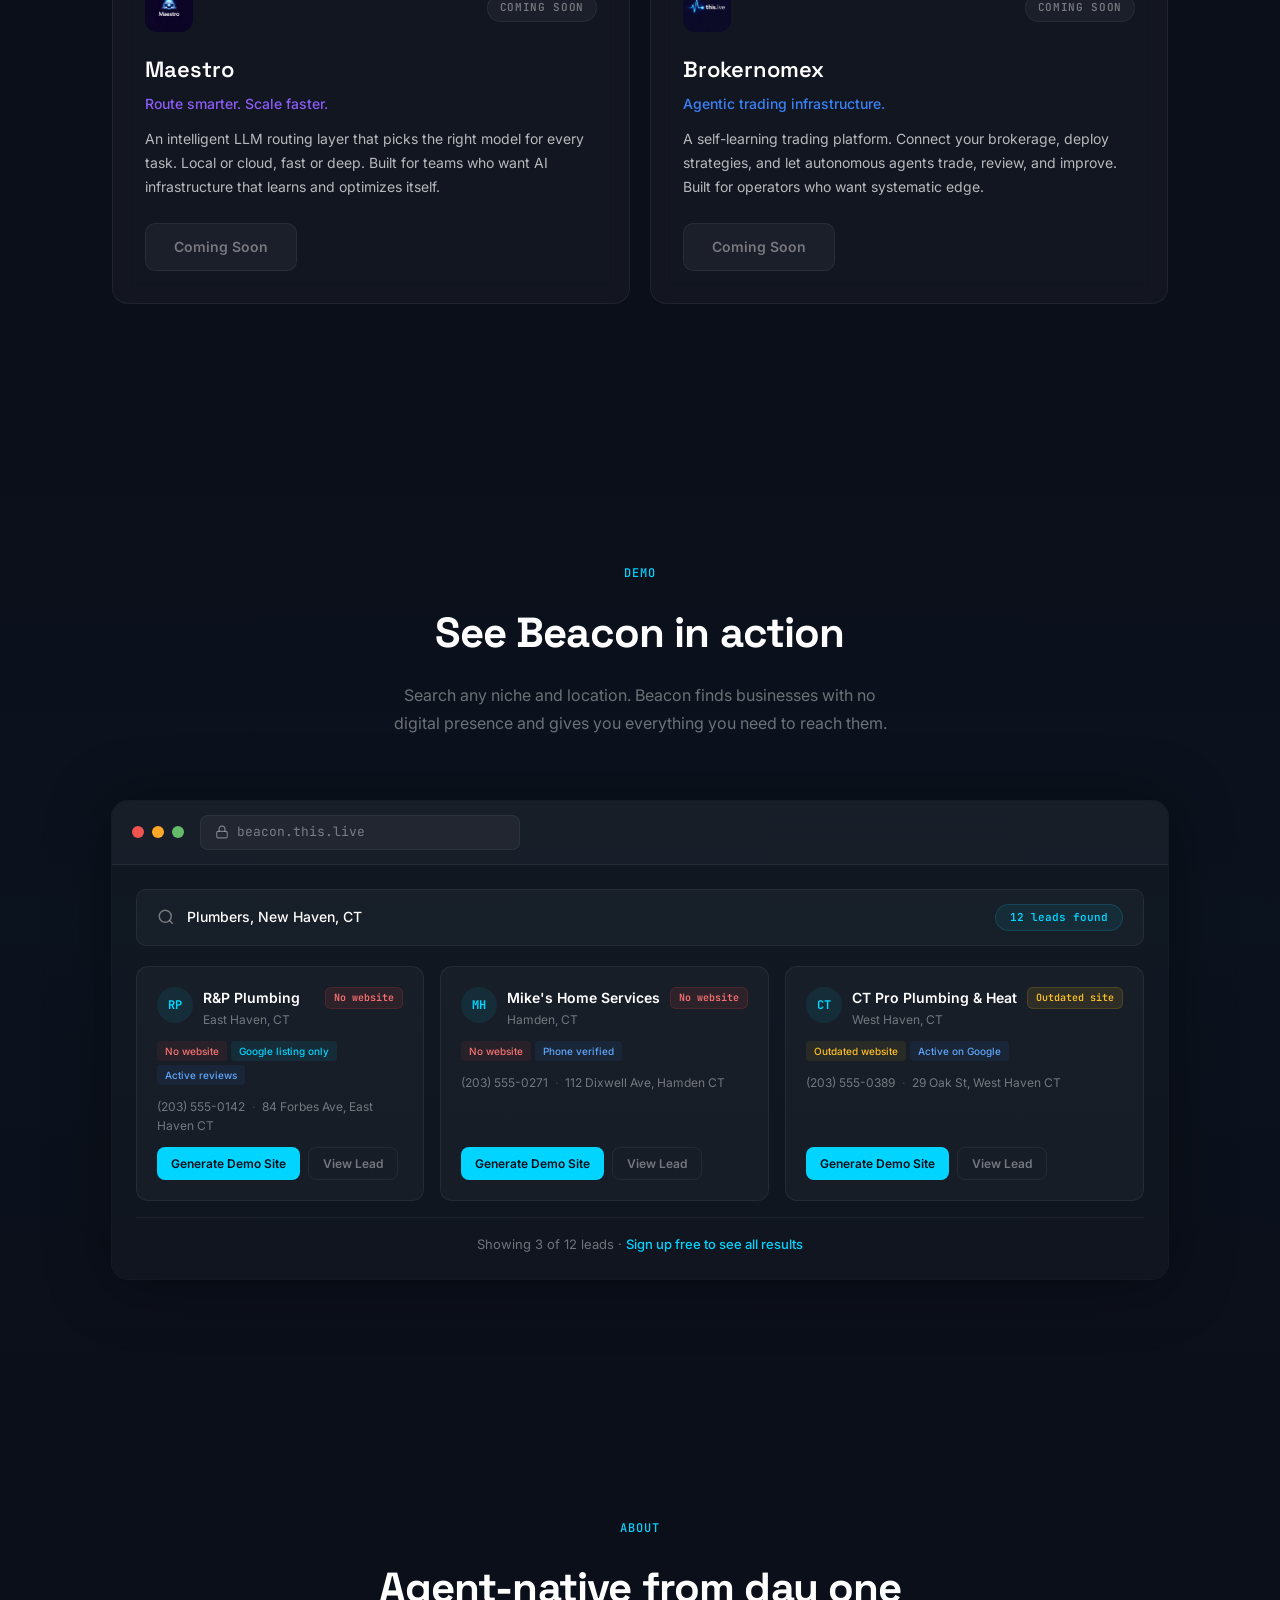
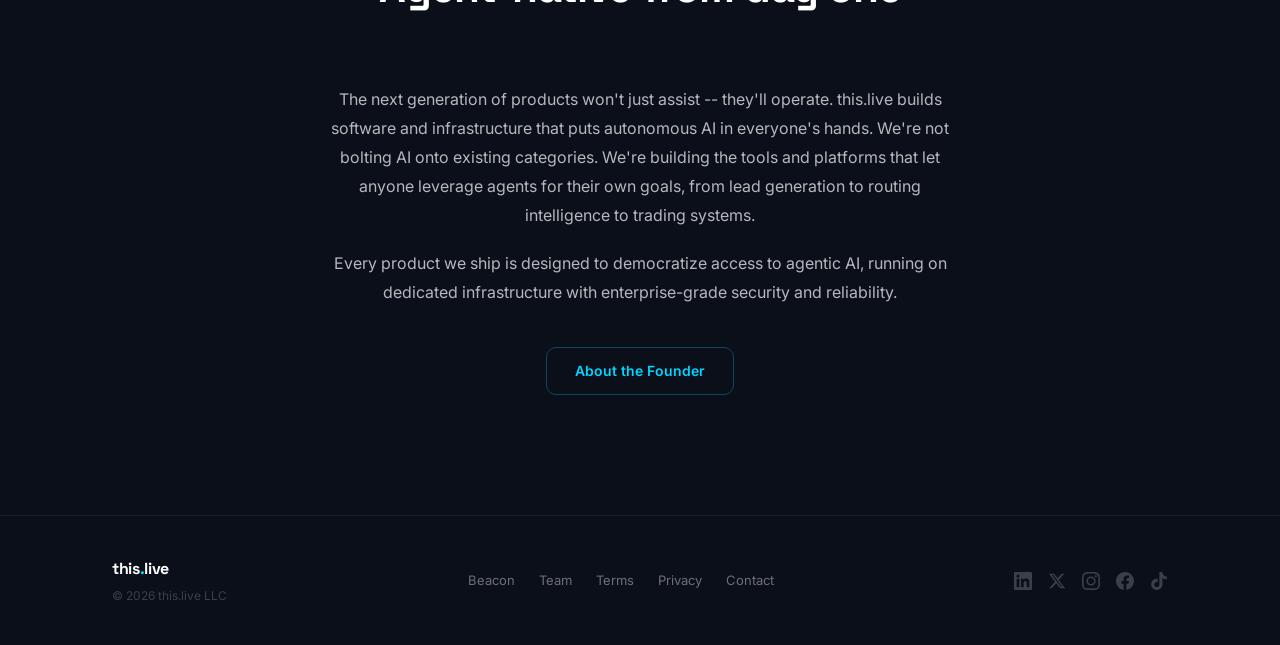
==== commit 1c33ef79: "redesign: premium tech landing page - glass cards, refined hero, polished demo, scroll animations" ====
--- a/index.html
+++ b/index.html
@@ -22,129 +22,95 @@
   <link rel="stylesheet" href="style.css">
 </head>
 <body>
-  <div class="grain" aria-hidden="true"></div>
 
   <nav class="nav">
     <div class="nav-inner">
-      <a href="#" class="logo">this.live</a>
+      <a href="#" class="logo">this<span class="logo-dot">.</span>live</a>
       <div class="nav-links">
         <a href="#products">Products</a>
+        <a href="#demo">Beacon</a>
         <a href="#about">About</a>
-        <a href="#contact">Contact</a>
+        <a href="mailto:hello@mail.this.live">Contact</a>
       </div>
     </div>
   </nav>
 
   <!-- HERO -->
   <section class="hero">
-    <div class="hero-orb hero-orb--blue" aria-hidden="true"></div>
-    <div class="hero-orb hero-orb--cyan" aria-hidden="true"></div>
+    <div class="hero-orb hero-orb--1" aria-hidden="true"></div>
+    <div class="hero-orb hero-orb--2" aria-hidden="true"></div>
+    <div class="hero-orb hero-orb--3" aria-hidden="true"></div>
     <canvas id="hero-particles" class="hero-particles" aria-hidden="true"></canvas>
-    <div class="container hero-content hero-banner">
-
-      <h1 class="hero-title">this<span class="hero-dot">.</span>live</h1>
-      <p class="hero-subtitle">Software with Agency</p>
-
-      <!-- Products row -->
-      <div class="hero-products-row">
-        <a href="#products" class="hero-product" data-product="beacon">
-          <span class="hero-product-dot hero-product-dot--beacon"></span>
-          Beacon
+    <div class="container hero-content">
+      <p class="hero-eyebrow">Agent-native software & infrastructure</p>
+      <h1 class="hero-title">The future of software<br>has <span class="hero-accent">agency.</span></h1>
+      <p class="hero-desc">We build autonomous systems that don't just assist -- they operate. From lead generation to intelligent routing, this.live puts agentic AI in everyone's hands.</p>
+      <div class="hero-products">
+        <a href="#products" class="hero-chip hero-chip--beacon">
+          <span class="hero-chip-dot"></span>Beacon
         </a>
-        <span class="hero-product-sep">|</span>
-        <a href="#products" class="hero-product" data-product="maestro-lite">
-          <span class="hero-product-dot hero-product-dot--lite"></span>
-          Maestro-lite
+        <a href="#products" class="hero-chip hero-chip--lite">
+          <span class="hero-chip-dot"></span>Maestro-lite
         </a>
-        <span class="hero-product-sep">|</span>
-        <a href="#products" class="hero-product" data-product="maestro">
-          <span class="hero-product-dot hero-product-dot--maestro"></span>
-          Maestro
+        <a href="#products" class="hero-chip hero-chip--maestro">
+          <span class="hero-chip-dot"></span>Maestro
         </a>
-        <span class="hero-product-sep">|</span>
-        <a href="#products" class="hero-product" data-product="bnx">
-          <span class="hero-product-dot hero-product-dot--bnx"></span>
-          Brokernomex
-        </a>
-      </div>
-
-      <p class="hero-tagline">The future of software has agency.</p>
-
-      <a href="#products" class="btn btn-primary hero-cta">See Our Products</a>
+      </div>
+      <a href="#products" class="btn btn-primary hero-cta">Explore Products</a>
     </div>
   </section>
 
-  <div class="sep"></div>
-
   <!-- PRODUCTS -->
-  <section id="products" class="section">
+  <section id="products" class="section section--products">
     <div class="container">
-      <h2 class="section-title">Products</h2>
-      <div class="cards cards--4col">
-
-        <!-- 1. BEACON (Live) -->
-        <div class="card card--beacon">
-          <div class="card-icon-wrap card-icon-wrap--beacon">
-            <svg width="40" height="40" viewBox="0 0 24 24" fill="none" aria-hidden="true">
-              <path d="M12 2v4M12 18v4M4.93 4.93l2.83 2.83M16.24 16.24l2.83 2.83M2 12h4M18 12h4M4.93 19.07l2.83-2.83M16.24 7.76l2.83-2.83" stroke="#00D4FF" stroke-width="1.8" stroke-linecap="round"/>
-              <circle cx="12" cy="12" r="4" stroke="#00D4FF" stroke-width="1.8" fill="rgba(0,212,255,0.1)"/>
-            </svg>
-          </div>
-          <span class="badge badge-live">Live</span>
-          <h3>Beacon</h3>
-          <p class="card-tagline card-tagline--beacon">Find the businesses nobody else is calling.</p>
-          <p>AI-powered lead generation for local service businesses. Search any niche and location, find businesses with no online presence, and get a custom demo website generated before you ever make contact.</p>
+      <div class="section-header fade-in-up">
+        <p class="section-label">Products</p>
+        <h2 class="section-title">Built for the agentic era</h2>
+        <p class="section-desc">Four products. One mission: democratize access to autonomous AI infrastructure.</p>
+      </div>
+      <div class="cards">
+
+        <div class="card card--beacon fade-in-up">
+          <div class="card-top">
+            <img src="img/beacon-logo.jpg" alt="Beacon" class="card-logo">
+            <span class="badge badge--live">Live</span>
+          </div>
+          <h3 class="card-name">Beacon</h3>
+          <p class="card-tagline card-tagline--cyan">Find the businesses nobody else is calling.</p>
+          <p class="card-desc">AI-powered lead generation for local service businesses. Search any niche and location, find businesses with no online presence, and get a custom demo website generated before you ever make contact.</p>
           <a href="https://beacon.this.live" class="btn btn-primary" target="_blank" rel="noopener">Launch Beacon</a>
         </div>
 
-        <!-- 2. MAESTRO-LITE -->
-        <div class="card card--infra">
-          <div class="card-icon-wrap card-icon-wrap--lite">
-            <svg width="40" height="40" viewBox="0 0 24 24" fill="none" aria-hidden="true">
-              <rect x="4" y="4" width="16" height="16" rx="3" stroke="#6B8AFF" stroke-width="1.8" fill="rgba(107,138,255,0.08)"/>
-              <circle cx="9" cy="11" r="1.5" fill="#6B8AFF"/>
-              <circle cx="15" cy="11" r="1.5" fill="#6B8AFF"/>
-              <path d="M9.5 15.5c0 0 1.25 1.5 2.5 1.5s2.5-1.5 2.5-1.5" stroke="#6B8AFF" stroke-width="1.5" stroke-linecap="round"/>
-              <line x1="8" y1="6" x2="8" y2="4" stroke="#6B8AFF" stroke-width="1.5" stroke-linecap="round"/>
-              <line x1="16" y1="6" x2="16" y2="4" stroke="#6B8AFF" stroke-width="1.5" stroke-linecap="round"/>
-            </svg>
-          </div>
-          <span class="badge badge-dev">In Dev</span>
-          <h3>Maestro-lite</h3>
-          <p class="card-tagline card-tagline--lite">Your own AI agent node. One click.</p>
-          <p>Deploy production-grade AI agent infrastructure on dedicated hardware. Private, secure, and built for teams that need to run AI workloads without sending data to third parties.</p>
+        <div class="card card--lite fade-in-up">
+          <div class="card-top">
+            <img src="img/maestro-lite-logo.jpg" alt="Maestro-lite" class="card-logo">
+            <span class="badge badge--soon">Coming Soon</span>
+          </div>
+          <h3 class="card-name">Maestro-lite</h3>
+          <p class="card-tagline card-tagline--indigo">Your own AI agent node. One click.</p>
+          <p class="card-desc">Deploy production-grade AI agent infrastructure on dedicated hardware. Private, secure, and built for teams that need to run AI workloads without sending data to third parties.</p>
           <span class="btn btn-disabled">Coming Soon</span>
         </div>
 
-        <!-- 3. MAESTRO -->
-        <div class="card card--maestro">
-          <div class="card-icon-wrap card-icon-wrap--maestro">
-            <svg width="40" height="40" viewBox="0 0 24 24" fill="none" aria-hidden="true">
-              <path d="M12 2L2 7l10 5 10-5-10-5z" stroke="#8B5CF6" stroke-width="1.8" stroke-linecap="round" stroke-linejoin="round" fill="rgba(139,92,246,0.08)"/>
-              <path d="M2 17l10 5 10-5" stroke="#8B5CF6" stroke-width="1.8" stroke-linecap="round" stroke-linejoin="round"/>
-              <path d="M2 12l10 5 10-5" stroke="#8B5CF6" stroke-width="1.8" stroke-linecap="round" stroke-linejoin="round" opacity="0.5"/>
-            </svg>
-          </div>
-          <span class="badge badge-dev">In Dev</span>
-          <h3>Maestro</h3>
-          <p class="card-tagline card-tagline--maestro">Route smarter. Scale faster.</p>
-          <p>An intelligent LLM routing layer that picks the right model for every task. Local or cloud, fast or deep. Built for teams who want AI infrastructure that learns and optimizes itself.</p>
+        <div class="card card--maestro fade-in-up">
+          <div class="card-top">
+            <img src="img/maestro-logo.jpg" alt="Maestro" class="card-logo">
+            <span class="badge badge--soon">Coming Soon</span>
+          </div>
+          <h3 class="card-name">Maestro</h3>
+          <p class="card-tagline card-tagline--violet">Route smarter. Scale faster.</p>
+          <p class="card-desc">An intelligent LLM routing layer that picks the right model for every task. Local or cloud, fast or deep. Built for teams who want AI infrastructure that learns and optimizes itself.</p>
           <span class="btn btn-disabled">Coming Soon</span>
         </div>
 
-        <!-- 4. BROKERNOMEX -->
-        <div class="card card--bnx">
-          <div class="card-icon-wrap card-icon-wrap--bnx">
-            <svg width="40" height="40" viewBox="0 0 24 24" fill="none" aria-hidden="true">
-              <polyline points="3,17 8,11 13,14 21,5" stroke="#3B82F6" stroke-width="1.8" stroke-linecap="round" stroke-linejoin="round"/>
-              <polyline points="16,5 21,5 21,10" stroke="#3B82F6" stroke-width="1.8" stroke-linecap="round" stroke-linejoin="round"/>
-              <line x1="3" y1="21" x2="21" y2="21" stroke="#3B82F6" stroke-width="1.2" stroke-linecap="round" opacity="0.4"/>
-            </svg>
-          </div>
-          <span class="badge badge-soon">Coming Soon</span>
-          <h3>Brokernomex</h3>
-          <p class="card-tagline card-tagline--bnx">Agentic trading infrastructure.</p>
-          <p>A self-learning trading platform. Connect your brokerage, deploy strategies, and let autonomous agents trade, review, and improve. Built for operators who want systematic edge.</p>
+        <div class="card card--bnx fade-in-up">
+          <div class="card-top">
+            <img src="img/thislive-logo.jpg" alt="Brokernomex" class="card-logo">
+            <span class="badge badge--soon">Coming Soon</span>
+          </div>
+          <h3 class="card-name">Brokernomex</h3>
+          <p class="card-tagline card-tagline--blue">Agentic trading infrastructure.</p>
+          <p class="card-desc">A self-learning trading platform. Connect your brokerage, deploy strategies, and let autonomous agents trade, review, and improve. Built for operators who want systematic edge.</p>
           <span class="btn btn-disabled">Coming Soon</span>
         </div>
 
@@ -152,30 +118,32 @@
     </div>
   </section>
 
-  <div class="sep"></div>
-
   <!-- BEACON DEMO -->
-  <section class="demo">
+  <section id="demo" class="section section--demo">
     <div class="container">
-      <div class="demo-header">
-        <h2>See Beacon in action</h2>
-        <p class="demo-desc">Search any niche and location. Beacon finds businesses with no digital presence and gives you everything you need to reach them: contact info, qualifying signals, and a custom demo website you can send before your first call.</p>
-      </div>
-
-      <div class="demo-window">
+      <div class="section-header fade-in-up">
+        <p class="section-label">Demo</p>
+        <h2 class="section-title">See Beacon in action</h2>
+        <p class="section-desc">Search any niche and location. Beacon finds businesses with no digital presence and gives you everything you need to reach them.</p>
+      </div>
+
+      <div class="demo-window fade-in-up">
         <div class="demo-toolbar">
-          <span class="demo-dot"></span>
-          <span class="demo-dot"></span>
-          <span class="demo-dot"></span>
-          <span class="demo-url">beacon.this.live</span>
+          <div class="demo-dots">
+            <span class="demo-dot demo-dot--red"></span>
+            <span class="demo-dot demo-dot--yellow"></span>
+            <span class="demo-dot demo-dot--green"></span>
+          </div>
+          <div class="demo-url-bar">
+            <svg width="14" height="14" viewBox="0 0 24 24" fill="none" stroke="currentColor" stroke-width="2"><rect x="3" y="11" width="18" height="11" rx="2"/><path d="M7 11V7a5 5 0 0110 0v4"/></svg>
+            <span>beacon.this.live</span>
+          </div>
         </div>
         <div class="demo-body">
           <div class="demo-search-bar">
-            <span class="demo-search-icon">
-              <svg width="16" height="16" viewBox="0 0 24 24" fill="none" stroke="currentColor" stroke-width="2"><circle cx="11" cy="11" r="8"/><line x1="21" y1="21" x2="16.65" y2="16.65"/></svg>
-            </span>
+            <svg class="demo-search-icon" width="18" height="18" viewBox="0 0 24 24" fill="none" stroke="currentColor" stroke-width="2"><circle cx="11" cy="11" r="8"/><line x1="21" y1="21" x2="16.65" y2="16.65"/></svg>
             <span class="demo-search-text">Plumbers, New Haven, CT</span>
-            <span class="demo-badge-results">12 leads found</span>
+            <span class="demo-results-badge">12 leads found</span>
           </div>
           <div class="lead-tiles">
 
@@ -189,9 +157,9 @@
                 <span class="lead-tile__score score-high">No website</span>
               </div>
               <div class="lead-tile__signals">
-                <span class="signal signal-red">No website</span>
-                <span class="signal signal-cyan">Google listing only</span>
-                <span class="signal signal-blue">Active reviews</span>
+                <span class="signal signal--red">No website</span>
+                <span class="signal signal--cyan">Google listing only</span>
+                <span class="signal signal--blue">Active reviews</span>
               </div>
               <div class="lead-tile__contact">
                 <span>(203) 555-0142</span>
@@ -200,7 +168,7 @@
               </div>
               <div class="lead-tile__actions">
                 <button class="tile-btn tile-btn--primary">Generate Demo Site</button>
-                <button class="tile-btn tile-btn--outline">View Lead</button>
+                <button class="tile-btn tile-btn--ghost">View Lead</button>
               </div>
             </div>
 
@@ -214,8 +182,8 @@
                 <span class="lead-tile__score score-high">No website</span>
               </div>
               <div class="lead-tile__signals">
-                <span class="signal signal-red">No website</span>
-                <span class="signal signal-blue">Phone verified</span>
+                <span class="signal signal--red">No website</span>
+                <span class="signal signal--blue">Phone verified</span>
               </div>
               <div class="lead-tile__contact">
                 <span>(203) 555-0271</span>
@@ -224,7 +192,7 @@
               </div>
               <div class="lead-tile__actions">
                 <button class="tile-btn tile-btn--primary">Generate Demo Site</button>
-                <button class="tile-btn tile-btn--outline">View Lead</button>
+                <button class="tile-btn tile-btn--ghost">View Lead</button>
               </div>
             </div>
 
@@ -238,8 +206,8 @@
                 <span class="lead-tile__score score-med">Outdated site</span>
               </div>
               <div class="lead-tile__signals">
-                <span class="signal signal-yellow">Outdated website</span>
-                <span class="signal signal-blue">Active on Google</span>
+                <span class="signal signal--yellow">Outdated website</span>
+                <span class="signal signal--blue">Active on Google</span>
               </div>
               <div class="lead-tile__contact">
                 <span>(203) 555-0389</span>
@@ -248,58 +216,59 @@
               </div>
               <div class="lead-tile__actions">
                 <button class="tile-btn tile-btn--primary">Generate Demo Site</button>
-                <button class="tile-btn tile-btn--outline">View Lead</button>
+                <button class="tile-btn tile-btn--ghost">View Lead</button>
               </div>
             </div>
 
           </div>
           <div class="demo-footer-bar">
-            Showing 3 of 12 leads. <a href="https://beacon.this.live" target="_blank" rel="noopener">Sign up free to see all results</a>
+            Showing 3 of 12 leads &middot; <a href="https://beacon.this.live" target="_blank" rel="noopener">Sign up free to see all results</a>
           </div>
         </div>
       </div>
     </div>
   </section>
 
-  <div class="sep"></div>
-
   <!-- ABOUT -->
-  <section id="about" class="section">
+  <section id="about" class="section section--about">
     <div class="container">
-      <h2 class="section-title">About</h2>
-      <p class="about-text">The future of software has agency. We believe the next generation of products won't just assist. They'll operate. this.live LLC builds agent-native software and infrastructure that puts that power in everyone's hands. We're not bolting AI onto existing categories. We're building the tools and platforms that let anyone leverage autonomous agents for their own goals, from lead generation to routing intelligence to trading systems. Every product we ship is designed to democratize access to agentic AI, running on dedicated infrastructure with enterprise-grade security and reliability.</p>
-      <div class="about-founder-wrap">
-        <a href="https://bryce.this.live" target="_blank" rel="noopener" class="btn btn-outline about-founder-link">About the Founder</a>
+      <div class="section-header fade-in-up">
+        <p class="section-label">About</p>
+        <h2 class="section-title">Agent-native from day one</h2>
+      </div>
+      <div class="about-body fade-in-up">
+        <p>The next generation of products won't just assist -- they'll operate. this.live builds software and infrastructure that puts autonomous AI in everyone's hands. We're not bolting AI onto existing categories. We're building the tools and platforms that let anyone leverage agents for their own goals, from lead generation to routing intelligence to trading systems.</p>
+        <p>Every product we ship is designed to democratize access to agentic AI, running on dedicated infrastructure with enterprise-grade security and reliability.</p>
+        <div class="about-cta">
+          <a href="https://bryce.this.live" target="_blank" rel="noopener" class="btn btn-outline">About the Founder</a>
+        </div>
       </div>
     </div>
   </section>
 
-  <div class="sep"></div>
-
-  <!-- CONTACT -->
-  <section id="contact" class="section">
-    <div class="container">
-      <h2 class="section-title">Contact</h2>
-      <p class="contact-text">Interested in what we're building? Reach out at <a href="mailto:hello@mail.this.live">hello@mail.this.live</a></p>
-      <div class="social-links">
-        <a href="https://www.linkedin.com/company/thislive" target="_blank" rel="noopener" aria-label="LinkedIn">
-          <svg width="24" height="24" viewBox="0 0 24 24" fill="currentColor"><path d="M20.447 20.452h-3.554v-5.569c0-1.328-.027-3.037-1.852-3.037-1.853 0-2.136 1.445-2.136 2.939v5.667H9.351V9h3.414v1.561h.046c.477-.9 1.637-1.85 3.37-1.85 3.601 0 4.267 2.37 4.267 5.455v6.286zM5.337 7.433a2.062 2.062 0 01-2.063-2.065 2.064 2.064 0 112.063 2.065zm1.782 13.019H3.555V9h3.564v11.452zM22.225 0H1.771C.792 0 0 .774 0 1.729v20.542C0 23.227.792 24 1.771 24h20.451C23.2 24 24 23.227 24 22.271V1.729C24 .774 23.2 0 22.222 0h.003z"/></svg>
-        </a>
-        <a href="https://x.com/ThisLiveActual" target="_blank" rel="noopener" aria-label="X / Twitter">
-          <svg width="24" height="24" viewBox="0 0 24 24" fill="currentColor"><path d="M18.244 2.25h3.308l-7.227 8.26 8.502 11.24H16.17l-5.214-6.817L4.99 21.75H1.68l7.73-8.835L1.254 2.25H8.08l4.713 6.231zm-1.161 17.52h1.833L7.084 4.126H5.117z"/></svg>
-        </a>
-        <a href="https://www.instagram.com/thisliveactual" target="_blank" rel="noopener" aria-label="Instagram">
-          <svg width="24" height="24" viewBox="0 0 24 24" fill="currentColor"><path d="M12 2.163c3.204 0 3.584.012 4.85.07 3.252.148 4.771 1.691 4.919 4.919.058 1.265.069 1.645.069 4.849 0 3.205-.012 3.584-.069 4.849-.149 3.225-1.664 4.771-4.919 4.919-1.266.058-1.644.07-4.85.07-3.204 0-3.584-.012-4.849-.07-3.26-.149-4.771-1.699-4.919-4.92-.058-1.265-.07-1.644-.07-4.849 0-3.204.013-3.583.07-4.849.149-3.227 1.664-4.771 4.919-4.919 1.266-.057 1.645-.069 4.849-.069zM12 0C8.741 0 8.333.014 7.053.072 2.695.272.273 2.69.073 7.052.014 8.333 0 8.741 0 12c0 3.259.014 3.668.072 4.948.2 4.358 2.618 6.78 6.98 6.98C8.333 23.986 8.741 24 12 24c3.259 0 3.668-.014 4.948-.072 4.354-.2 6.782-2.618 6.979-6.98.059-1.28.073-1.689.073-4.948 0-3.259-.014-3.667-.072-4.947-.196-4.354-2.617-6.78-6.979-6.98C15.668.014 15.259 0 12 0zm0 5.838a6.162 6.162 0 100 12.324 6.162 6.162 0 000-12.324zM12 16a4 4 0 110-8 4 4 0 010 8zm6.406-11.845a1.44 1.44 0 100 2.881 1.44 1.44 0 000-2.881z"/></svg>
-        </a>
-        <a href="https://www.facebook.com/thisliveactual" target="_blank" rel="noopener" aria-label="Facebook">
-          <svg width="24" height="24" viewBox="0 0 24 24" fill="currentColor"><path d="M24 12.073c0-6.627-5.373-12-12-12s-12 5.373-12 12c0 5.99 4.388 10.954 10.125 11.854v-8.385H7.078v-3.47h3.047V9.43c0-3.007 1.792-4.669 4.533-4.669 1.312 0 2.686.235 2.686.235v2.953H15.83c-1.491 0-1.956.925-1.956 1.874v2.25h3.328l-.532 3.47h-2.796v8.385C19.612 23.027 24 18.062 24 12.073z"/></svg>
-        </a>
-        <a href="https://www.tiktok.com/@bryce_thislive" target="_blank" rel="noopener" aria-label="TikTok">
-          <svg width="24" height="24" viewBox="0 0 24 24" fill="currentColor"><path d="M12.525.02c1.31-.02 2.61-.01 3.91-.02.08 1.53.63 3.09 1.75 4.17 1.12 1.11 2.7 1.62 4.24 1.79v4.03c-1.44-.05-2.89-.35-4.2-.97-.57-.26-1.1-.59-1.62-.93-.01 2.92.01 5.84-.02 8.75-.08 1.4-.54 2.79-1.35 3.94-1.31 1.92-3.58 3.17-5.91 3.21-1.43.08-2.86-.31-4.08-1.03-2.02-1.19-3.44-3.37-3.65-5.71-.02-.5-.03-1-.01-1.49.18-1.9 1.12-3.72 2.58-4.96 1.66-1.44 3.98-2.13 6.15-1.72.02 1.48-.04 2.96-.04 4.44-.99-.32-2.15-.23-3.02.37-.63.41-1.11 1.04-1.36 1.75-.21.51-.15 1.07-.14 1.61.24 1.64 1.82 3.02 3.5 2.87 1.12-.01 2.19-.66 2.77-1.61.19-.33.4-.67.41-1.06.1-1.79.06-3.57.07-5.36.01-4.03-.01-8.05.02-12.07z"/></svg>
-        </a>
-      </div>
-    </div>
-  </section>
+  <!-- FOOTER -->
+  <footer class="footer">
+    <div class="container footer-inner">
+      <div class="footer-brand">
+        <span class="footer-logo">this<span class="logo-dot">.</span>live</span>
+        <span class="footer-copy">&copy; 2026 this.live LLC</span>
+      </div>
+      <div class="footer-links">
+        <a href="https://beacon.this.live" target="_blank" rel="noopener">Beacon</a>
+        <a href="https://bryce.this.live" target="_blank" rel="noopener">Team</a>
+        <a href="/terms.html">Terms</a>
+        <a href="/privacy.html">Privacy</a>
+        <a href="mailto:hello@mail.this.live">Contact</a>
+      </div>
+      <div class="footer-social">
+        <a href="https://www.linkedin.com/company/thislive" target="_blank" rel="noopener" aria-label="LinkedIn"><svg width="18" height="18" viewBox="0 0 24 24" fill="currentColor"><path d="M20.447 20.452h-3.554v-5.569c0-1.328-.027-3.037-1.852-3.037-1.853 0-2.136 1.445-2.136 2.939v5.667H9.351V9h3.414v1.561h.046c.477-.9 1.637-1.85 3.37-1.85 3.601 0 4.267 2.37 4.267 5.455v6.286zM5.337 7.433a2.062 2.062 0 01-2.063-2.065 2.064 2.064 0 112.063 2.065zm1.782 13.019H3.555V9h3.564v11.452zM22.225 0H1.771C.792 0 0 .774 0 1.729v20.542C0 23.227.792 24 1.771 24h20.451C23.2 24 24 23.227 24 22.271V1.729C24 .774 23.2 0 22.222 0h.003z"/></svg></a>
+        <a href="https://x.com/ThisLiveActual" target="_blank" rel="noopener" aria-label="X"><svg width="18" height="18" viewBox="0 0 24 24" fill="currentColor"><path d="M18.244 2.25h3.308l-7.227 8.26 8.502 11.24H16.17l-5.214-6.817L4.99 21.75H1.68l7.73-8.835L1.254 2.25H8.08l4.713 6.231zm-1.161 17.52h1.833L7.084 4.126H5.117z"/></svg></a>
+        <a href="https://www.instagram.com/thisliveactual" target="_blank" rel="noopener" aria-label="Instagram"><svg width="18" height="18" viewBox="0 0 24 24" fill="currentColor"><path d="M12 2.163c3.204 0 3.584.012 4.85.07 3.252.148 4.771 1.691 4.919 4.919.058 1.265.069 1.645.069 4.849 0 3.205-.012 3.584-.069 4.849-.149 3.225-1.664 4.771-4.919 4.919-1.266.058-1.644.07-4.85.07-3.204 0-3.584-.012-4.849-.07-3.26-.149-4.771-1.699-4.919-4.92-.058-1.265-.07-1.644-.07-4.849 0-3.204.013-3.583.07-4.849.149-3.227 1.664-4.771 4.919-4.919 1.266-.057 1.645-.069 4.849-.069zM12 0C8.741 0 8.333.014 7.053.072 2.695.272.273 2.69.073 7.052.014 8.333 0 8.741 0 12c0 3.259.014 3.668.072 4.948.2 4.358 2.618 6.78 6.98 6.98C8.333 23.986 8.741 24 12 24c3.259 0 3.668-.014 4.948-.072 4.354-.2 6.782-2.618 6.979-6.98.059-1.28.073-1.689.073-4.948 0-3.259-.014-3.667-.072-4.947-.196-4.354-2.617-6.78-6.979-6.98C15.668.014 15.259 0 12 0zm0 5.838a6.162 6.162 0 100 12.324 6.162 6.162 0 000-12.324zM12 16a4 4 0 110-8 4 4 0 010 8zm6.406-11.845a1.44 1.44 0 100 2.881 1.44 1.44 0 000-2.881z"/></svg></a>
+        <a href="https://www.facebook.com/thisliveactual" target="_blank" rel="noopener" aria-label="Facebook"><svg width="18" height="18" viewBox="0 0 24 24" fill="currentColor"><path d="M24 12.073c0-6.627-5.373-12-12-12s-12 5.373-12 12c0 5.99 4.388 10.954 10.125 11.854v-8.385H7.078v-3.47h3.047V9.43c0-3.007 1.792-4.669 4.533-4.669 1.312 0 2.686.235 2.686.235v2.953H15.83c-1.491 0-1.956.925-1.956 1.874v2.25h3.328l-.532 3.47h-2.796v8.385C19.612 23.027 24 18.062 24 12.073z"/></svg></a>
+        <a href="https://www.tiktok.com/@bryce_thislive" target="_blank" rel="noopener" aria-label="TikTok"><svg width="18" height="18" viewBox="0 0 24 24" fill="currentColor"><path d="M12.525.02c1.31-.02 2.61-.01 3.91-.02.08 1.53.63 3.09 1.75 4.17 1.12 1.11 2.7 1.62 4.24 1.79v4.03c-1.44-.05-2.89-.35-4.2-.97-.57-.26-1.1-.59-1.62-.93-.01 2.92.01 5.84-.02 8.75-.08 1.4-.54 2.79-1.35 3.94-1.31 1.92-3.58 3.17-5.91 3.21-1.43.08-2.86-.31-4.08-1.03-2.02-1.19-3.44-3.37-3.65-5.71-.02-.5-.03-1-.01-1.49.18-1.9 1.12-3.72 2.58-4.96 1.66-1.44 3.98-2.13 6.15-1.72.02 1.48-.04 2.96-.04 4.44-.99-.32-2.15-.23-3.02.37-.63.41-1.11 1.04-1.36 1.75-.21.51-.15 1.07-.14 1.61.24 1.64 1.82 3.02 3.5 2.87 1.12-.01 2.19-.66 2.77-1.61.19-.33.4-.67.41-1.06.1-1.79.06-3.57.07-5.36.01-4.03-.01-8.05.02-12.07z"/></svg></a>
+      </div>
+    </div>
+  </footer>
 
   <script>
     // Particle background
@@ -344,7 +313,6 @@
           ctx.fillStyle = `rgba(0, 212, 255, ${p.o})`;
           ctx.fill();
         }
-        // Draw connections
         for (let i = 0; i < particles.length; i++) {
           for (let j = i + 1; j < particles.length; j++) {
             const dx = particles[i].x - particles[j].x;
@@ -369,39 +337,20 @@
       window.addEventListener('resize', () => { resize(); createParticles(); });
     })();
 
-    // Pulse line draw animation
+    // Scroll animations
     (function() {
-      const path = document.querySelector('.pulse-line');
-      if (!path) return;
-      const len = path.getTotalLength();
-      path.style.strokeDasharray = len;
-      path.style.strokeDashoffset = len;
-      setTimeout(() => {
-        path.style.transition = 'stroke-dashoffset 1.5s ease-out';
-        path.style.strokeDashoffset = '0';
-      }, 300);
+      const els = document.querySelectorAll('.fade-in-up');
+      const observer = new IntersectionObserver((entries) => {
+        entries.forEach((entry) => {
+          if (entry.isIntersecting) {
+            entry.target.classList.add('is-visible');
+            observer.unobserve(entry.target);
+          }
+        });
+      }, { threshold: 0.1, rootMargin: '0px 0px -40px 0px' });
+      els.forEach((el) => observer.observe(el));
     })();
   </script>
 
-  <footer class="footer">
-    <div class="container footer-inner">
-      <span class="footer-copy">&copy; 2026 this.live LLC</span>
-      <div class="footer-links">
-        <a href="https://beacon.this.live" target="_blank" rel="noopener">Beacon</a>
-        <a href="https://bryce.this.live" target="_blank" rel="noopener">Team</a>
-        <a href="/terms.html">Terms</a>
-        <a href="/privacy.html">Privacy</a>
-        <a href="mailto:hello@mail.this.live">Contact</a>
-      </div>
-      <div class="footer-social">
-        <a href="https://www.linkedin.com/company/thislive" target="_blank" rel="noopener" aria-label="LinkedIn"><svg width="18" height="18" viewBox="0 0 24 24" fill="currentColor"><path d="M20.447 20.452h-3.554v-5.569c0-1.328-.027-3.037-1.852-3.037-1.853 0-2.136 1.445-2.136 2.939v5.667H9.351V9h3.414v1.561h.046c.477-.9 1.637-1.85 3.37-1.85 3.601 0 4.267 2.37 4.267 5.455v6.286zM5.337 7.433a2.062 2.062 0 01-2.063-2.065 2.064 2.064 0 112.063 2.065zm1.782 13.019H3.555V9h3.564v11.452zM22.225 0H1.771C.792 0 0 .774 0 1.729v20.542C0 23.227.792 24 1.771 24h20.451C23.2 24 24 23.227 24 22.271V1.729C24 .774 23.2 0 22.222 0h.003z"/></svg></a>
-        <a href="https://x.com/ThisLiveActual" target="_blank" rel="noopener" aria-label="X"><svg width="18" height="18" viewBox="0 0 24 24" fill="currentColor"><path d="M18.244 2.25h3.308l-7.227 8.26 8.502 11.24H16.17l-5.214-6.817L4.99 21.75H1.68l7.73-8.835L1.254 2.25H8.08l4.713 6.231zm-1.161 17.52h1.833L7.084 4.126H5.117z"/></svg></a>
-        <a href="https://www.instagram.com/thisliveactual" target="_blank" rel="noopener" aria-label="Instagram"><svg width="18" height="18" viewBox="0 0 24 24" fill="currentColor"><path d="M12 2.163c3.204 0 3.584.012 4.85.07 3.252.148 4.771 1.691 4.919 4.919.058 1.265.069 1.645.069 4.849 0 3.205-.012 3.584-.069 4.849-.149 3.225-1.664 4.771-4.919 4.919-1.266.058-1.644.07-4.85.07-3.204 0-3.584-.012-4.849-.07-3.26-.149-4.771-1.699-4.919-4.92-.058-1.265-.07-1.644-.07-4.849 0-3.204.013-3.583.07-4.849.149-3.227 1.664-4.771 4.919-4.919 1.266-.057 1.645-.069 4.849-.069zM12 0C8.741 0 8.333.014 7.053.072 2.695.272.273 2.69.073 7.052.014 8.333 0 8.741 0 12c0 3.259.014 3.668.072 4.948.2 4.358 2.618 6.78 6.98 6.98C8.333 23.986 8.741 24 12 24c3.259 0 3.668-.014 4.948-.072 4.354-.2 6.782-2.618 6.979-6.98.059-1.28.073-1.689.073-4.948 0-3.259-.014-3.667-.072-4.947-.196-4.354-2.617-6.78-6.979-6.98C15.668.014 15.259 0 12 0zm0 5.838a6.162 6.162 0 100 12.324 6.162 6.162 0 000-12.324zM12 16a4 4 0 110-8 4 4 0 010 8zm6.406-11.845a1.44 1.44 0 100 2.881 1.44 1.44 0 000-2.881z"/></svg></a>
-        <a href="https://www.facebook.com/thisliveactual" target="_blank" rel="noopener" aria-label="Facebook"><svg width="18" height="18" viewBox="0 0 24 24" fill="currentColor"><path d="M24 12.073c0-6.627-5.373-12-12-12s-12 5.373-12 12c0 5.99 4.388 10.954 10.125 11.854v-8.385H7.078v-3.47h3.047V9.43c0-3.007 1.792-4.669 4.533-4.669 1.312 0 2.686.235 2.686.235v2.953H15.83c-1.491 0-1.956.925-1.956 1.874v2.25h3.328l-.532 3.47h-2.796v8.385C19.612 23.027 24 18.062 24 12.073z"/></svg></a>
-        <a href="https://www.tiktok.com/@bryce_thislive" target="_blank" rel="noopener" aria-label="TikTok"><svg width="18" height="18" viewBox="0 0 24 24" fill="currentColor"><path d="M12.525.02c1.31-.02 2.61-.01 3.91-.02.08 1.53.63 3.09 1.75 4.17 1.12 1.11 2.7 1.62 4.24 1.79v4.03c-1.44-.05-2.89-.35-4.2-.97-.57-.26-1.1-.59-1.62-.93-.01 2.92.01 5.84-.02 8.75-.08 1.4-.54 2.79-1.35 3.94-1.31 1.92-3.58 3.17-5.91 3.21-1.43.08-2.86-.31-4.08-1.03-2.02-1.19-3.44-3.37-3.65-5.71-.02-.5-.03-1-.01-1.49.18-1.9 1.12-3.72 2.58-4.96 1.66-1.44 3.98-2.13 6.15-1.72.02 1.48-.04 2.96-.04 4.44-.99-.32-2.15-.23-3.02.37-.63.41-1.11 1.04-1.36 1.75-.21.51-.15 1.07-.14 1.61.24 1.64 1.82 3.02 3.5 2.87 1.12-.01 2.19-.66 2.77-1.61.19-.33.4-.67.41-1.06.1-1.79.06-3.57.07-5.36.01-4.03-.01-8.05.02-12.07z"/></svg></a>
-      </div>
-    </div>
-  </footer>
-
 </body>
 </html>
--- a/style.css
+++ b/style.css
@@ -1,59 +1,54 @@
 *, *::before, *::after { margin: 0; padding: 0; box-sizing: border-box; }
 
 :root {
-  --bg: #0A0F2E;
-  --bg-deep: #060A1F;
-  --surface: rgba(255, 255, 255, 0.04);
-  --surface-hover: rgba(255, 255, 255, 0.07);
+  --bg: #0B0F1A;
+  --bg-nav: rgba(11, 15, 26, 0.8);
+  --surface: rgba(255, 255, 255, 0.03);
+  --surface-hover: rgba(255, 255, 255, 0.06);
   --accent: #00D4FF;
   --accent-glow: rgba(0, 212, 255, 0.35);
-  --accent-dim: #0099CC;
-  --accent-soft: rgba(0, 212, 255, 0.10);
+  --accent-soft: rgba(0, 212, 255, 0.08);
+  --indigo: #6366F1;
+  --indigo-soft: rgba(99, 102, 241, 0.10);
+  --violet: #8B5CF6;
+  --blue: #3B82F6;
   --text: #FFFFFF;
-  --text-body: rgba(255, 255, 255, 0.75);
-  --text-muted: rgba(255, 255, 255, 0.40);
-  --text-subtle: rgba(255, 255, 255, 0.25);
-  --border: rgba(255, 255, 255, 0.08);
-  --border-bright: rgba(255, 255, 255, 0.15);
-  --shadow: 0 2px 4px rgba(0,0,0,0.3);
-  --shadow-hover: 0 8px 32px rgba(0, 212, 255, 0.12);
-  --radius: 12px;
-  --space: 8px;
-}
-
-html { scroll-behavior: smooth; background: var(--bg-deep); }
+  --text-body: rgba(255, 255, 255, 0.7);
+  --text-muted: rgba(255, 255, 255, 0.4);
+  --text-subtle: rgba(255, 255, 255, 0.2);
+  --border: rgba(255, 255, 255, 0.06);
+  --border-hover: rgba(255, 255, 255, 0.12);
+  --radius: 16px;
+}
+
+html { scroll-behavior: smooth; background: var(--bg); }
 
 body {
-  font-family: 'Inter', sans-serif;
+  font-family: 'Inter', -apple-system, BlinkMacSystemFont, sans-serif;
   font-size: 16px;
   line-height: 1.6;
   color: var(--text-body);
   background: var(--bg);
   -webkit-font-smoothing: antialiased;
+  -moz-osx-font-smoothing: grayscale;
   overflow-x: hidden;
 }
 
-/* Grain overlay */
-.grain {
-  position: fixed; inset: 0; pointer-events: none; z-index: 9999; opacity: 0.03;
-  background-image: url("data:image/svg+xml,%3Csvg viewBox='0 0 512 512' xmlns='http://www.w3.org/2000/svg'%3E%3Cfilter id='n'%3E%3CfeTurbulence type='fractalNoise' baseFrequency='0.9' numOctaves='4' stitchTiles='stitch'/%3E%3C/filter%3E%3Crect width='100%25' height='100%25' filter='url(%23n)'/%3E%3C/svg%3E");
-  background-repeat: repeat; background-size: 200px 200px;
-}
-
+/* ── Container ── */
 .container {
-  max-width: 1040px;
+  max-width: 1120px;
   margin: 0 auto;
   padding: 0 32px;
 }
 
-/* Nav */
+/* ── Nav ── */
 .nav {
   position: fixed;
   top: 0; left: 0; right: 0;
   height: 64px;
-  background: rgba(10, 15, 46, 0.85);
-  backdrop-filter: blur(20px);
-  -webkit-backdrop-filter: blur(20px);
+  background: var(--bg-nav);
+  backdrop-filter: blur(24px) saturate(1.4);
+  -webkit-backdrop-filter: blur(24px) saturate(1.4);
   border-bottom: 1px solid var(--border);
   z-index: 100;
   display: flex;
@@ -62,7 +57,7 @@
 }
 
 .nav-inner {
-  max-width: 1040px;
+  max-width: 1120px;
   width: 100%;
   margin: 0 auto;
   display: flex;
@@ -76,10 +71,14 @@
   font-weight: 700;
   color: var(--text);
   text-decoration: none;
-}
+  letter-spacing: -0.02em;
+}
+
+.logo-dot { color: var(--accent); }
+
+.nav-links { display: flex; gap: 32px; }
 
 .nav-links a {
-  margin-left: calc(var(--space) * 4);
   text-decoration: none;
   color: var(--text-muted);
   font-weight: 500;
@@ -87,16 +86,61 @@
   transition: color 0.2s;
 }
 
-.nav-links a:hover { color: var(--accent); }
-
-/* Separators */
-.sep { height: 1px; background: linear-gradient(90deg, transparent, rgba(0, 212, 255, 0.20), transparent); }
-
-/* Hero */
+.nav-links a:hover { color: var(--text); }
+
+/* ── Buttons ── */
+.btn {
+  display: inline-flex;
+  align-items: center;
+  justify-content: center;
+  padding: 12px 28px;
+  border-radius: 10px;
+  font-size: 14px;
+  font-weight: 600;
+  text-decoration: none;
+  transition: all 0.25s;
+  cursor: pointer;
+  border: none;
+  font-family: 'Inter', sans-serif;
+}
+
+.btn-primary {
+  background: var(--accent);
+  color: var(--bg);
+}
+
+.btn-primary:hover {
+  background: #33DDFF;
+  box-shadow: 0 0 32px var(--accent-glow), 0 4px 16px rgba(0, 0, 0, 0.3);
+  transform: translateY(-1px);
+}
+
+.btn-outline {
+  background: transparent;
+  color: var(--accent);
+  border: 1px solid rgba(0, 212, 255, 0.3);
+}
+
+.btn-outline:hover {
+  border-color: var(--accent);
+  background: rgba(0, 212, 255, 0.06);
+  box-shadow: 0 0 24px rgba(0, 212, 255, 0.1);
+}
+
+.btn-disabled {
+  background: rgba(255, 255, 255, 0.04);
+  color: var(--text-muted);
+  cursor: default;
+  pointer-events: none;
+  border: 1px solid var(--border);
+}
+
+/* ── Hero ── */
 .hero {
-  padding: 140px 0 100px;
+  padding: 180px 0 140px;
   position: relative;
   overflow: hidden;
+  text-align: center;
 }
 
 .hero-particles {
@@ -106,458 +150,283 @@
   pointer-events: none;
 }
 
-.hero-banner {
-  text-align: center;
-  display: flex;
-  flex-direction: column;
-  align-items: center;
-}
-
-.hero-title {
-  font-family: 'Space Grotesk', sans-serif;
-  font-weight: 700;
-  font-size: clamp(72px, 14vw, 160px);
-  color: var(--text);
-  letter-spacing: -0.03em;
-  line-height: 1;
-  margin-bottom: 36px;
-}
-
-.hero-dot {
-  color: var(--accent);
-  text-shadow: 0 0 30px var(--accent-glow), 0 0 60px rgba(0, 212, 255, 0.15);
-}
-
-.hero-subtitle {
-  font-family: 'Space Grotesk', sans-serif;
-  font-weight: 500;
-  font-size: clamp(16px, 2.5vw, 22px);
-  color: var(--text-muted);
-  letter-spacing: 0.15em;
-  text-transform: uppercase;
-  margin-bottom: 36px;
-}
-
-.hero-products-row {
-  display: flex;
-  align-items: center;
-  gap: 40px;
-  margin-bottom: 36px;
-  flex-wrap: wrap;
-  justify-content: center;
-}
-
-.hero-product {
-  font-family: 'Inter', sans-serif;
-  font-size: clamp(16px, 2.5vw, 22px);
-  font-weight: 500;
-  color: rgba(255, 255, 255, 0.55);
-  text-decoration: none;
-  display: flex;
-  align-items: center;
-  gap: 8px;
-  transition: color 0.3s, transform 0.2s;
-}
-
-.hero-product:hover {
-  color: var(--accent);
-  transform: translateY(-2px);
-}
-
-.hero-product-dot {
-  width: 8px;
-  height: 8px;
-  border-radius: 50%;
-  display: inline-block;
-  transition: box-shadow 0.3s;
-}
-
-.hero-product-dot--beacon { background: var(--accent); }
-.hero-product-dot--maestro { background: #8B5CF6; }
-.hero-product-dot--lite { background: #6B8AFF; }
-.hero-product-dot--bnx { background: #3B82F6; }
-
-.hero-product:hover .hero-product-dot--beacon { box-shadow: 0 0 12px var(--accent-glow); }
-.hero-product:hover .hero-product-dot--maestro { box-shadow: 0 0 12px rgba(139, 92, 246, 0.5); }
-.hero-product:hover .hero-product-dot--lite { box-shadow: 0 0 12px rgba(107, 138, 255, 0.5); }
-.hero-product:hover .hero-product-dot--bnx { box-shadow: 0 0 12px rgba(59, 130, 246, 0.5); }
-
-.hero-product-sep {
-  display: none;
-}
-
-.hero-tagline {
-  font-family: 'Inter', sans-serif;
-  font-size: clamp(14px, 2vw, 18px);
-  color: rgba(0, 212, 255, 0.6);
-  font-weight: 400;
-  letter-spacing: 0.02em;
-  margin-bottom: 36px;
-}
-
-.hero-cta {
-  margin-top: 0;
-}
-
 .hero-orb {
   position: absolute;
   border-radius: 50%;
   pointer-events: none;
-  filter: blur(120px);
-}
-
-.hero-orb--blue {
+  filter: blur(140px);
+}
+
+.hero-orb--1 {
+  width: 600px; height: 600px;
+  background: rgba(0, 212, 255, 0.07);
+  top: -200px; right: -100px;
+}
+
+.hero-orb--2 {
   width: 500px; height: 500px;
-  background: rgba(0, 212, 255, 0.08);
-  top: -100px; right: -150px;
-}
-
-.hero-orb--cyan {
-  width: 400px; height: 400px;
-  background: rgba(0, 153, 204, 0.06);
-  bottom: -80px; left: -100px;
-}
-
-.hero-content { position: relative; z-index: 1; }
+  background: rgba(99, 102, 241, 0.06);
+  bottom: -150px; left: -150px;
+}
+
+.hero-orb--3 {
+  width: 300px; height: 300px;
+  background: rgba(139, 92, 246, 0.05);
+  top: 50%; left: 60%;
+  transform: translate(-50%, -50%);
+}
+
+.hero-content {
+  position: relative;
+  z-index: 1;
+  display: flex;
+  flex-direction: column;
+  align-items: center;
+}
 
 .hero-eyebrow {
-  font-family: 'Inter', sans-serif;
-  font-weight: 600;
-  font-size: 11px;
-  letter-spacing: 0.12em;
+  font-family: 'JetBrains Mono', monospace;
+  font-size: 13px;
+  font-weight: 500;
+  letter-spacing: 0.06em;
+  text-transform: uppercase;
+  color: var(--accent);
+  margin-bottom: 24px;
+  opacity: 0.8;
+}
+
+.hero-title {
+  font-family: 'Space Grotesk', sans-serif;
+  font-weight: 700;
+  font-size: clamp(40px, 6vw, 72px);
+  color: var(--text);
+  letter-spacing: -0.03em;
+  line-height: 1.1;
+  margin-bottom: 24px;
+}
+
+.hero-accent {
+  background: linear-gradient(135deg, var(--accent), var(--indigo));
+  -webkit-background-clip: text;
+  -webkit-text-fill-color: transparent;
+  background-clip: text;
+}
+
+.hero-desc {
+  max-width: 580px;
+  color: var(--text-body);
+  font-size: 17px;
+  line-height: 1.7;
+  margin-bottom: 40px;
+}
+
+.hero-products {
+  display: flex;
+  align-items: center;
+  gap: 12px;
+  margin-bottom: 40px;
+  flex-wrap: wrap;
+  justify-content: center;
+}
+
+.hero-chip {
+  display: inline-flex;
+  align-items: center;
+  gap: 8px;
+  padding: 8px 18px;
+  border-radius: 100px;
+  font-size: 14px;
+  font-weight: 500;
+  color: var(--text-muted);
+  text-decoration: none;
+  border: 1px solid var(--border);
+  background: var(--surface);
+  transition: all 0.25s;
+}
+
+.hero-chip:hover {
+  color: var(--text);
+  border-color: var(--border-hover);
+  background: var(--surface-hover);
+  transform: translateY(-2px);
+}
+
+.hero-chip-dot {
+  width: 6px; height: 6px;
+  border-radius: 50%;
+  display: inline-block;
+}
+
+.hero-chip--beacon .hero-chip-dot { background: var(--accent); }
+.hero-chip--lite .hero-chip-dot { background: var(--indigo); }
+.hero-chip--maestro .hero-chip-dot { background: var(--violet); }
+
+.hero-chip--beacon:hover { border-color: rgba(0, 212, 255, 0.3); color: var(--accent); }
+.hero-chip--lite:hover { border-color: rgba(99, 102, 241, 0.3); color: var(--indigo); }
+.hero-chip--maestro:hover { border-color: rgba(139, 92, 246, 0.3); color: var(--violet); }
+
+/* ── Sections ── */
+.section {
+  padding: 140px 0;
+}
+
+.section--demo {
+  padding: 120px 0;
+  background: linear-gradient(180deg, transparent, rgba(0, 212, 255, 0.02), transparent);
+}
+
+.section--about {
+  padding: 120px 0;
+}
+
+.section-header {
+  text-align: center;
+  margin-bottom: 64px;
+}
+
+.section-label {
+  font-family: 'JetBrains Mono', monospace;
+  font-size: 12px;
+  font-weight: 500;
+  letter-spacing: 0.1em;
   text-transform: uppercase;
   color: var(--accent);
   margin-bottom: 16px;
 }
 
-.hero h1 {
-  font-family: 'Space Grotesk', sans-serif;
-  font-size: clamp(32px, 5vw, 48px);
-  font-weight: 700;
-  line-height: 1.15;
-  color: var(--text);
-  letter-spacing: -0.02em;
-  margin-bottom: 20px;
-}
-
-.hero-desc {
-  max-width: 560px;
-  color: var(--text-body);
-  font-size: 17px;
-  margin-bottom: calc(var(--space) * 5);
-}
-
-/* Buttons */
-.btn {
-  display: inline-block;
-  padding: 12px 28px;
-  border-radius: 8px;
-  font-size: 14px;
-  font-weight: 600;
-  text-decoration: none;
-  transition: all 0.2s;
-  cursor: pointer;
-  border: none;
-  font-family: 'Inter', sans-serif;
-}
-
-.btn-primary {
-  background: var(--accent);
-  color: var(--bg);
-}
-
-.btn-primary:hover {
-  background: #40E8FF;
-  box-shadow: 0 0 24px var(--accent-glow);
-}
-
-.btn-outline {
-  background: transparent;
-  color: var(--accent);
-  border: 2px solid rgba(0, 212, 255, 0.4);
-}
-
-.btn-outline:hover {
-  border-color: var(--accent);
-  background: rgba(0, 212, 255, 0.08);
-}
-
-.about-founder-wrap {
-  display: flex;
-  justify-content: center;
-  margin-top: 48px;
-  margin-bottom: 48px;
-}
-
-.btn-disabled {
-  background: rgba(255, 255, 255, 0.06);
-  color: var(--text-muted);
-  cursor: default;
-  pointer-events: none;
-}
-
-/* Sections */
-.section {
-  padding: 80px 0;
-}
-
 .section-title {
   font-family: 'Space Grotesk', sans-serif;
-  font-weight: 600;
-  font-size: 13px;
-  letter-spacing: 0.10em;
-  text-transform: uppercase;
-  color: var(--accent);
-  margin-bottom: 40px;
-  padding-bottom: 12px;
-  border-bottom: 1px solid var(--border);
-}
-
-/* Product Cards */
+  font-weight: 700;
+  font-size: clamp(28px, 4vw, 42px);
+  color: var(--text);
+  letter-spacing: -0.02em;
+  margin-bottom: 16px;
+}
+
+.section-desc {
+  max-width: 520px;
+  margin: 0 auto;
+  color: var(--text-muted);
+  font-size: 16px;
+  line-height: 1.7;
+}
+
+/* ── Product Cards ── */
 .cards {
   display: grid;
-  grid-template-columns: repeat(3, 1fr);
-  gap: 24px;
+  grid-template-columns: repeat(2, 1fr);
+  gap: 20px;
 }
 
 .card {
   background: var(--surface);
   border: 1px solid var(--border);
   border-radius: var(--radius);
-  padding: 28px;
+  padding: 32px;
   display: flex;
   flex-direction: column;
-  transition: all 0.25s;
+  transition: all 0.3s ease;
+  backdrop-filter: blur(12px);
+  -webkit-backdrop-filter: blur(12px);
 }
 
 .card:hover {
   background: var(--surface-hover);
-  border-color: var(--border-bright);
+  border-color: var(--border-hover);
   transform: translateY(-4px);
 }
 
-.cards--4col { grid-template-columns: repeat(2, 1fr); }
-
-.card--beacon:hover { box-shadow: 0 0 40px rgba(0, 212, 255, 0.15); }
-.card--maestro:hover { box-shadow: 0 0 40px rgba(139, 92, 246, 0.15); }
-.card--bnx:hover { box-shadow: 0 0 40px rgba(59, 130, 246, 0.15); }
-.card--infra:hover { box-shadow: 0 0 40px rgba(107, 138, 255, 0.15); }
-
-.card-icon-wrap {
-  width: 72px;
-  height: 72px;
-  border-radius: 16px;
-  display: flex;
-  align-items: center;
-  justify-content: center;
+.card--beacon:hover { box-shadow: 0 8px 48px rgba(0, 212, 255, 0.08), 0 0 0 1px rgba(0, 212, 255, 0.1); }
+.card--lite:hover { box-shadow: 0 8px 48px rgba(99, 102, 241, 0.08), 0 0 0 1px rgba(99, 102, 241, 0.1); }
+.card--maestro:hover { box-shadow: 0 8px 48px rgba(139, 92, 246, 0.08), 0 0 0 1px rgba(139, 92, 246, 0.1); }
+.card--bnx:hover { box-shadow: 0 8px 48px rgba(59, 130, 246, 0.08), 0 0 0 1px rgba(59, 130, 246, 0.1); }
+
+.card-top {
+  display: flex;
+  align-items: center;
+  justify-content: space-between;
   margin-bottom: 20px;
-  transition: box-shadow 0.3s, transform 0.3s;
-}
-
-.card:hover .card-icon-wrap {
-  transform: scale(1.05);
-}
-
-.card-icon-wrap--beacon { background: rgba(0, 212, 255, 0.08); border: 1px solid rgba(0, 212, 255, 0.15); }
-.card-icon-wrap--lite { background: rgba(107, 138, 255, 0.08); border: 1px solid rgba(107, 138, 255, 0.15); }
-.card-icon-wrap--maestro { background: rgba(139, 92, 246, 0.08); border: 1px solid rgba(139, 92, 246, 0.15); }
-.card-icon-wrap--bnx { background: rgba(59, 130, 246, 0.08); border: 1px solid rgba(59, 130, 246, 0.15); }
-
-.card:hover .card-icon-wrap--beacon { box-shadow: 0 0 20px rgba(0, 212, 255, 0.25); }
-.card:hover .card-icon-wrap--lite { box-shadow: 0 0 20px rgba(107, 138, 255, 0.25); }
-.card:hover .card-icon-wrap--maestro { box-shadow: 0 0 20px rgba(139, 92, 246, 0.25); }
-.card:hover .card-icon-wrap--bnx { box-shadow: 0 0 20px rgba(59, 130, 246, 0.25); }
-
-.card-tagline--beacon { color: #00D4FF; }
-.card-tagline--lite { color: #6B8AFF; }
-.card-tagline--maestro { color: #8B5CF6; }
-.card-tagline--bnx { color: #3B82F6; }
-
-.hero-product-dot--bnx { background: #3B82F6; }
-.hero-product:hover .hero-product-dot--bnx { box-shadow: 0 0 12px rgba(59, 130, 246, 0.5); }
-
-.card h3 {
+}
+
+.card-logo {
+  width: 48px;
+  height: 48px;
+  border-radius: 12px;
+  object-fit: cover;
+}
+
+.card-name {
   font-family: 'Space Grotesk', sans-serif;
   font-size: 22px;
   font-weight: 600;
   color: var(--text);
-  margin: 12px 0 4px;
+  margin-bottom: 6px;
 }
 
 .card-tagline {
   font-size: 14px;
   font-weight: 500;
-  color: var(--accent);
   margin-bottom: 12px;
 }
 
-.card p {
+.card-tagline--cyan { color: var(--accent); }
+.card-tagline--indigo { color: var(--indigo); }
+.card-tagline--violet { color: var(--violet); }
+.card-tagline--blue { color: var(--blue); }
+
+.card-desc {
   color: var(--text-body);
   font-size: 14px;
-  line-height: 1.6;
+  line-height: 1.7;
   flex: 1;
-  margin-bottom: 20px;
+  margin-bottom: 24px;
 }
 
 .card .btn { align-self: flex-start; }
 
-/* Badge */
+/* ── Badge ── */
 .badge {
-  display: inline-block;
-  padding: 3px 12px;
-  border-radius: 6px;
+  display: inline-flex;
+  align-items: center;
+  padding: 4px 12px;
+  border-radius: 100px;
   font-size: 11px;
   font-weight: 600;
   text-transform: uppercase;
-  letter-spacing: 0.08em;
-  align-self: flex-start;
+  letter-spacing: 0.06em;
   font-family: 'JetBrains Mono', monospace;
 }
 
-.badge-live {
-  background: rgba(0, 212, 255, 0.12);
+.badge--live {
+  background: rgba(0, 212, 255, 0.1);
   color: var(--accent);
-  border: 1px solid rgba(0, 212, 255, 0.25);
-}
-
-.badge-soon {
-  background: rgba(255, 255, 255, 0.06);
+  border: 1px solid rgba(0, 212, 255, 0.2);
+}
+
+.badge--soon {
+  background: rgba(255, 255, 255, 0.04);
   color: var(--text-muted);
   border: 1px solid var(--border);
 }
 
-/* About */
-.founder {
-  display: flex;
-  align-items: center;
-  gap: 32px;
-  margin-bottom: 40px;
-}
-
-.founder-photo-wrap {
-  flex-shrink: 0;
-  width: 160px;
-  height: 160px;
-  border-radius: 50%;
-  padding: 4px;
-  background: linear-gradient(135deg, var(--accent), rgba(0, 212, 255, 0.2));
-  box-shadow: 0 0 30px rgba(0, 212, 255, 0.15);
-}
-
-.founder-photo {
-  width: 100%;
-  height: 100%;
-  border-radius: 50%;
-  object-fit: cover;
-  display: block;
-}
-
-.founder-info {
-  flex: 1;
-}
-
-.founder-label {
-  font-family: 'Space Grotesk', sans-serif;
-  font-size: 13px;
-  font-weight: 500;
-  color: var(--accent);
-  letter-spacing: 0.08em;
-  text-transform: uppercase;
-  margin-bottom: 8px;
-}
-
-.founder-name {
-  font-family: 'Space Grotesk', sans-serif;
-  font-size: 28px;
-  font-weight: 700;
-  color: var(--text);
-  margin-bottom: 12px;
-}
-
-.founder-bio {
-  font-size: 16px;
-  color: var(--text-muted);
-  line-height: 1.6;
-}
-
-@media (max-width: 768px) {
-  .founder {
-    flex-direction: column;
-    text-align: center;
-  }
-
-  .founder-photo-wrap {
-    width: 120px;
-    height: 120px;
-  }
-}
-
-.about-text {
-  max-width: 640px;
-  margin: 0 auto;
-  text-align: center;
-  color: var(--text-body);
-  font-size: 16px;
-  line-height: 1.7;
-}
-
-/* Contact */
-.contact-text {
-  text-align: center;
-  color: var(--text-body);
-  font-size: 16px;
-}
-
-.contact-text a {
-  color: var(--accent);
-  text-decoration: none;
-  font-weight: 500;
-}
-
-.contact-text a:hover { text-decoration: underline; }
-
-/* Demo Section */
-.demo {
-  padding: 80px 0;
-}
-
-.demo-header {
-  text-align: center;
-  margin-bottom: 48px;
-}
-
-.demo-header h2 {
-  font-family: 'Space Grotesk', sans-serif;
-  font-size: 28px;
-  font-weight: 700;
-  color: var(--text);
-  margin-bottom: 12px;
-}
-
-.demo-desc {
-  max-width: 600px;
-  margin: 0 auto;
-  color: var(--text-body);
-  font-size: 16px;
-  line-height: 1.6;
-}
-
+/* ── Demo ── */
 .demo-window {
   background: rgba(255, 255, 255, 0.02);
   border-radius: 16px;
-  box-shadow: 0 4px 48px rgba(0, 0, 0, 0.4);
+  box-shadow: 0 4px 64px rgba(0, 0, 0, 0.4), 0 0 0 1px var(--border);
   overflow: hidden;
-  border: 1px solid var(--border);
 }
 
 .demo-toolbar {
   background: rgba(255, 255, 255, 0.03);
   border-bottom: 1px solid var(--border);
-  padding: 14px 18px;
-  display: flex;
-  align-items: center;
-  gap: 8px;
-}
+  padding: 14px 20px;
+  display: flex;
+  align-items: center;
+  gap: 16px;
+}
+
+.demo-dots { display: flex; gap: 8px; }
 
 .demo-dot {
   width: 12px; height: 12px;
@@ -565,33 +434,39 @@
   display: inline-block;
 }
 
-.demo-dot:nth-child(1) { background: #EF5350; }
-.demo-dot:nth-child(2) { background: #FFA726; }
-.demo-dot:nth-child(3) { background: #66BB6A; }
-
-.demo-url {
-  margin-left: 12px;
+.demo-dot--red { background: #EF5350; }
+.demo-dot--yellow { background: #FFA726; }
+.demo-dot--green { background: #66BB6A; }
+
+.demo-url-bar {
+  display: flex;
+  align-items: center;
+  gap: 8px;
+  background: rgba(255, 255, 255, 0.04);
+  border: 1px solid var(--border);
+  border-radius: 8px;
+  padding: 6px 14px;
+  flex: 1;
+  max-width: 320px;
+  color: var(--text-muted);
   font-size: 13px;
-  color: var(--text-muted);
   font-family: 'JetBrains Mono', monospace;
 }
 
-.demo-body {
-  padding: 24px;
-}
+.demo-body { padding: 24px; }
 
 .demo-search-bar {
   display: flex;
   align-items: center;
-  gap: 10px;
+  gap: 12px;
   background: rgba(255, 255, 255, 0.03);
   border: 1px solid var(--border);
-  border-radius: 8px;
-  padding: 12px 18px;
+  border-radius: 10px;
+  padding: 14px 20px;
   margin-bottom: 20px;
 }
 
-.demo-search-icon { color: var(--text-muted); display: flex; }
+.demo-search-icon { color: var(--text-muted); display: flex; flex-shrink: 0; }
 
 .demo-search-text {
   font-size: 14px;
@@ -600,15 +475,16 @@
   flex: 1;
 }
 
-.demo-badge-results {
+.demo-results-badge {
   background: var(--accent-soft);
   color: var(--accent);
-  font-size: 12px;
+  font-size: 11px;
   font-weight: 600;
-  padding: 4px 12px;
-  border-radius: 12px;
-  border: 1px solid rgba(0, 212, 255, 0.20);
+  padding: 4px 14px;
+  border-radius: 100px;
+  border: 1px solid rgba(0, 212, 255, 0.15);
   font-family: 'JetBrains Mono', monospace;
+  white-space: nowrap;
 }
 
 .lead-tiles {
@@ -620,7 +496,7 @@
 .lead-tile {
   background: var(--surface);
   border: 1px solid var(--border);
-  border-radius: 10px;
+  border-radius: 12px;
   padding: 20px;
   display: flex;
   flex-direction: column;
@@ -629,7 +505,7 @@
 }
 
 .lead-tile:hover {
-  border-color: var(--border-bright);
+  border-color: var(--border-hover);
   transform: translateY(-2px);
 }
 
@@ -644,7 +520,7 @@
   border-radius: 50%;
   background: var(--accent-soft);
   color: var(--accent);
-  font-size: 13px;
+  font-size: 12px;
   font-weight: 700;
   display: flex;
   align-items: center;
@@ -675,7 +551,7 @@
 }
 
 .lead-tile__score {
-  font-size: 11px;
+  font-size: 10px;
   font-weight: 600;
   padding: 2px 8px;
   border-radius: 6px;
@@ -685,15 +561,15 @@
 }
 
 .score-high {
-  background: rgba(239, 68, 68, 0.12);
+  background: rgba(239, 68, 68, 0.1);
   color: #f87171;
-  border: 1px solid rgba(239, 68, 68, 0.20);
+  border: 1px solid rgba(239, 68, 68, 0.15);
 }
 
 .score-med {
-  background: rgba(251, 191, 36, 0.12);
+  background: rgba(251, 191, 36, 0.1);
   color: #fbbf24;
-  border: 1px solid rgba(251, 191, 36, 0.20);
+  border: 1px solid rgba(251, 191, 36, 0.15);
 }
 
 .lead-tile__signals {
@@ -703,31 +579,16 @@
 }
 
 .signal {
-  font-size: 11px;
+  font-size: 10px;
   font-weight: 500;
   padding: 2px 8px;
   border-radius: 4px;
 }
 
-.signal-red {
-  background: rgba(239, 68, 68, 0.10);
-  color: #f87171;
-}
-
-.signal-yellow {
-  background: rgba(251, 191, 36, 0.10);
-  color: #fbbf24;
-}
-
-.signal-blue {
-  background: rgba(59, 130, 246, 0.10);
-  color: #60a5fa;
-}
-
-.signal-cyan {
-  background: var(--accent-soft);
-  color: var(--accent);
-}
+.signal--red { background: rgba(239, 68, 68, 0.08); color: #f87171; }
+.signal--yellow { background: rgba(251, 191, 36, 0.08); color: #fbbf24; }
+.signal--blue { background: rgba(59, 130, 246, 0.08); color: #60a5fa; }
+.signal--cyan { background: var(--accent-soft); color: var(--accent); }
 
 .lead-tile__contact {
   font-size: 12px;
@@ -750,7 +611,7 @@
   font-size: 12px;
   font-weight: 600;
   padding: 8px 14px;
-  border-radius: 6px;
+  border-radius: 8px;
   cursor: pointer;
   border: none;
   font-family: 'Inter', sans-serif;
@@ -763,18 +624,18 @@
 }
 
 .tile-btn--primary:hover {
-  background: #40E8FF;
-}
-
-.tile-btn--outline {
+  background: #33DDFF;
+}
+
+.tile-btn--ghost {
   background: transparent;
-  color: var(--accent);
-  border: 1px solid rgba(0, 212, 255, 0.3);
-}
-
-.tile-btn--outline:hover {
-  border-color: var(--accent);
-  background: rgba(0, 212, 255, 0.06);
+  color: var(--text-muted);
+  border: 1px solid var(--border);
+}
+
+.tile-btn--ghost:hover {
+  color: var(--text);
+  border-color: var(--border-hover);
 }
 
 .demo-footer-bar {
@@ -794,11 +655,31 @@
 
 .demo-footer-bar a:hover { text-decoration: underline; }
 
-/* Footer */
+/* ── About ── */
+.about-body {
+  max-width: 640px;
+  margin: 0 auto;
+  text-align: center;
+}
+
+.about-body p {
+  color: var(--text-body);
+  font-size: 16px;
+  line-height: 1.8;
+  margin-bottom: 20px;
+}
+
+.about-cta {
+  display: flex;
+  justify-content: center;
+  margin-top: 40px;
+}
+
+/* ── Footer ── */
 .footer {
   border-top: 1px solid var(--border);
-  padding: 32px 0;
-  margin-top: 40px;
+  padding: 40px 0;
+  margin-top: 0;
 }
 
 .footer-inner {
@@ -806,7 +687,21 @@
   align-items: center;
   justify-content: space-between;
   flex-wrap: wrap;
-  gap: 16px;
+  gap: 20px;
+}
+
+.footer-brand {
+  display: flex;
+  flex-direction: column;
+  gap: 4px;
+}
+
+.footer-logo {
+  font-family: 'Space Grotesk', sans-serif;
+  font-size: 16px;
+  font-weight: 700;
+  color: var(--text);
+  letter-spacing: -0.02em;
 }
 
 .footer-copy {
@@ -814,58 +709,68 @@
   color: var(--text-subtle);
 }
 
-.footer-links {
-  display: flex;
-  gap: 20px;
-}
+.footer-links { display: flex; gap: 24px; }
 
 .footer-links a {
   font-size: 13px;
   color: var(--text-muted);
   text-decoration: none;
-}
-
-.footer-links a:hover { color: var(--accent); }
-
-/* Responsive */
+  transition: color 0.2s;
+}
+
+.footer-links a:hover { color: var(--text); }
+
+.footer-social { display: flex; gap: 16px; }
+
+.footer-social a {
+  color: var(--text-subtle);
+  transition: color 0.2s;
+  display: flex;
+}
+
+.footer-social a:hover { color: var(--accent); }
+
+/* ── Scroll Animations ── */
+.fade-in-up {
+  opacity: 0;
+  transform: translateY(24px);
+  transition: opacity 0.6s ease, transform 0.6s ease;
+}
+
+.fade-in-up.is-visible {
+  opacity: 1;
+  transform: translateY(0);
+}
+
+.cards .fade-in-up:nth-child(2) { transition-delay: 0.08s; }
+.cards .fade-in-up:nth-child(3) { transition-delay: 0.16s; }
+.cards .fade-in-up:nth-child(4) { transition-delay: 0.24s; }
+
+/* ── Responsive ── */
 @media (max-width: 768px) {
   .nav { padding: 0 16px; }
-  .container { padding: 0 16px; }
-  .hero { padding: 100px 0 64px; }
-  .hero-title { font-size: 56px; }
-  .hero-subtitle { font-size: 14px; letter-spacing: 0.1em; }
-  .cards, .cards--4col { grid-template-columns: 1fr; }
+  .nav-links { gap: 20px; }
+  .container { padding: 0 20px; }
+  .hero { padding: 140px 0 100px; }
+  .hero-title { font-size: clamp(32px, 8vw, 48px); }
+  .section { padding: 80px 0; }
+  .section--demo { padding: 80px 0; }
+  .section--about { padding: 80px 0; }
+  .cards { grid-template-columns: 1fr; }
   .lead-tiles { grid-template-columns: 1fr; }
   .demo-body { padding: 16px; }
-  .section { padding: 56px 0; }
-  .demo { padding: 56px 0; }
-}
-
-/* Social links */
-.social-links {
-  display: flex;
-  justify-content: center;
-  gap: 24px;
-  margin-top: 24px;
-}
-.social-links a {
-  color: rgba(255, 255, 255, 0.5);
-  transition: color 0.2s ease, transform 0.2s ease;
-}
-.social-links a:hover {
-  color: #00d4ff;
-  transform: translateY(-2px);
-}
-.footer-social {
-  display: flex;
-  justify-content: center;
-  gap: 16px;
-  margin-top: 12px;
-}
-.footer-social a {
-  color: rgba(255, 255, 255, 0.35);
-  transition: color 0.2s ease;
-}
-.footer-social a:hover {
-  color: #00d4ff;
-}
+  .demo-url-bar { display: none; }
+  .footer-inner { flex-direction: column; align-items: flex-start; }
+}
+
+@media (max-width: 480px) {
+  .nav-links { gap: 14px; }
+  .nav-links a { font-size: 13px; }
+  .hero { padding: 120px 0 80px; }
+  .hero-products { gap: 8px; }
+  .hero-chip { padding: 6px 14px; font-size: 13px; }
+  .section { padding: 64px 0; }
+  .section--demo { padding: 64px 0; }
+  .section--about { padding: 64px 0; }
+  .footer-links { flex-wrap: wrap; gap: 16px; }
+}
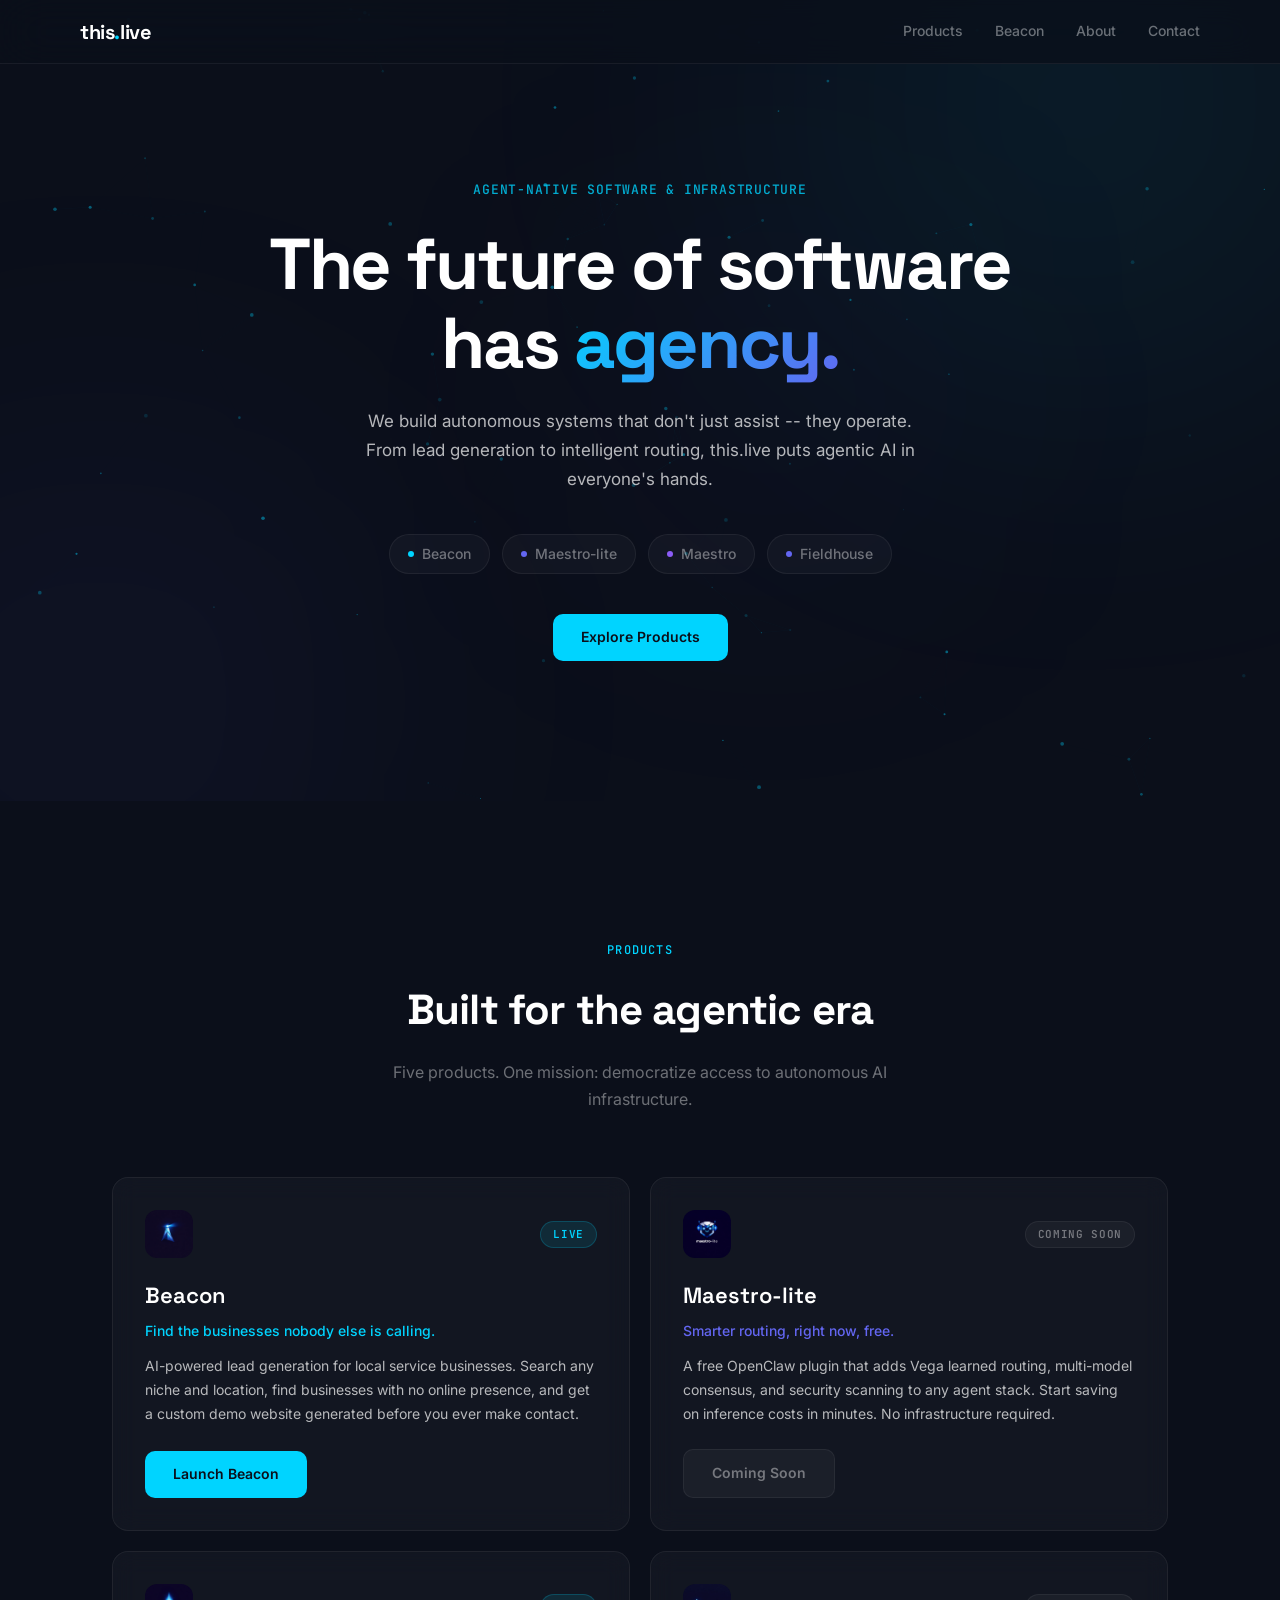
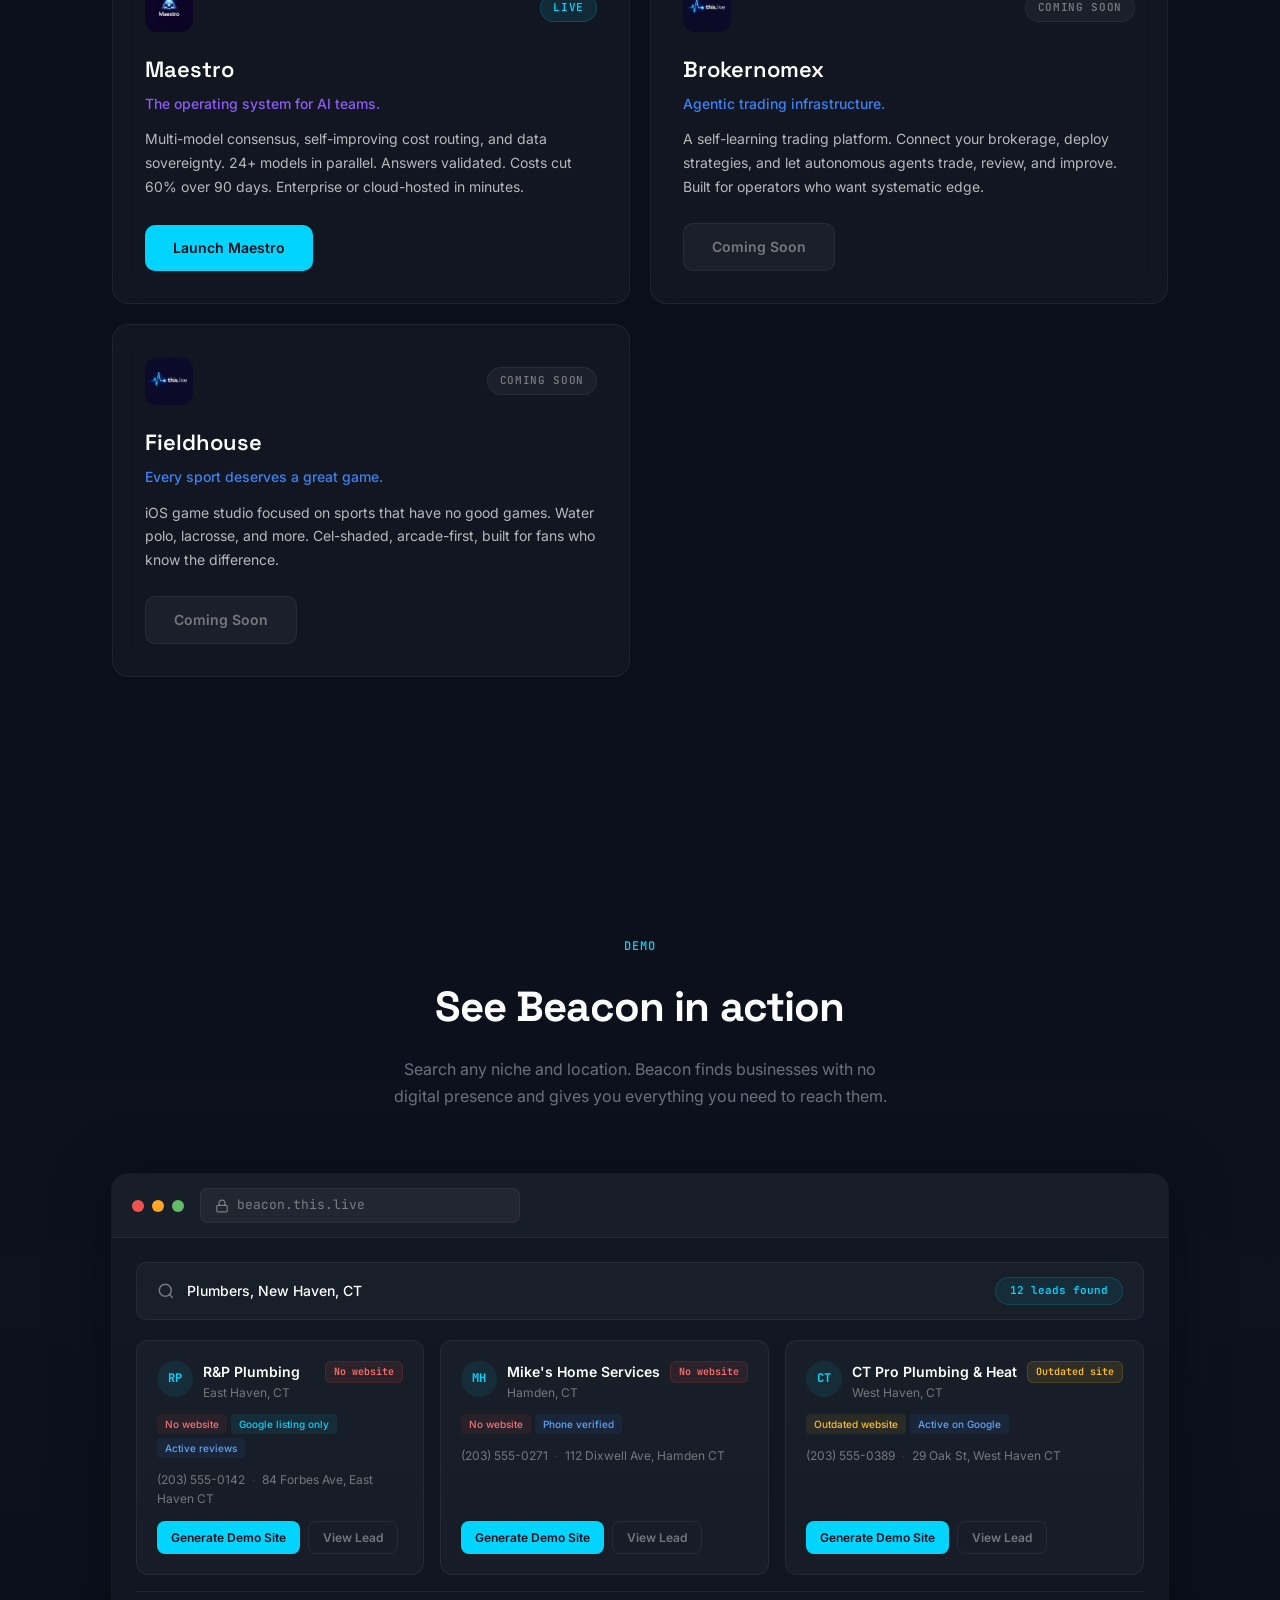
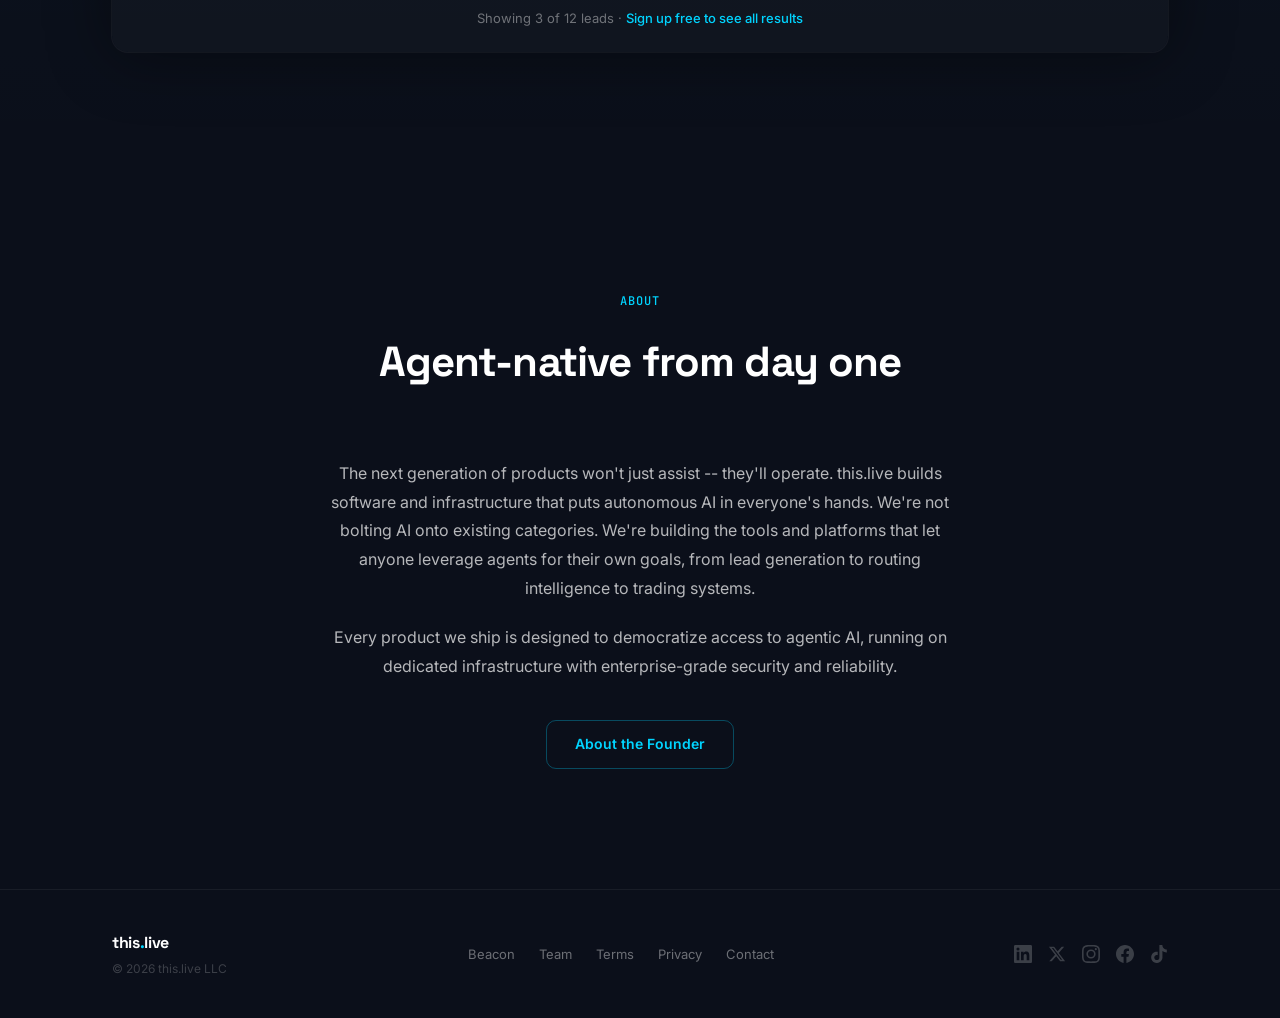
==== commit c5d8cd56: "feat: Maestro live + link, Maestro-lite correct description, add Fieldhouse" ====
--- a/index.html
+++ b/index.html
@@ -55,6 +55,9 @@
         <a href="#products" class="hero-chip hero-chip--maestro">
           <span class="hero-chip-dot"></span>Maestro
         </a>
+        <a href="#products" class="hero-chip hero-chip--lite">
+          <span class="hero-chip-dot"></span>Fieldhouse
+        </a>
       </div>
       <a href="#products" class="btn btn-primary hero-cta">Explore Products</a>
     </div>
@@ -66,7 +69,7 @@
       <div class="section-header fade-in-up">
         <p class="section-label">Products</p>
         <h2 class="section-title">Built for the agentic era</h2>
-        <p class="section-desc">Four products. One mission: democratize access to autonomous AI infrastructure.</p>
+        <p class="section-desc">Five products. One mission: democratize access to autonomous AI infrastructure.</p>
       </div>
       <div class="cards">
 
@@ -87,20 +90,20 @@
             <span class="badge badge--soon">Coming Soon</span>
           </div>
           <h3 class="card-name">Maestro-lite</h3>
-          <p class="card-tagline card-tagline--indigo">Your own AI agent node. One click.</p>
-          <p class="card-desc">Deploy production-grade AI agent infrastructure on dedicated hardware. Private, secure, and built for teams that need to run AI workloads without sending data to third parties.</p>
+          <p class="card-tagline card-tagline--indigo">Smarter routing, right now, free.</p>
+          <p class="card-desc">A free OpenClaw plugin that adds Vega learned routing, multi-model consensus, and security scanning to any agent stack. Start saving on inference costs in minutes. No infrastructure required.</p>
           <span class="btn btn-disabled">Coming Soon</span>
         </div>
 
         <div class="card card--maestro fade-in-up">
           <div class="card-top">
             <img src="img/maestro-logo.jpg" alt="Maestro" class="card-logo">
-            <span class="badge badge--soon">Coming Soon</span>
+            <span class="badge badge--live">Live</span>
           </div>
           <h3 class="card-name">Maestro</h3>
-          <p class="card-tagline card-tagline--violet">Route smarter. Scale faster.</p>
-          <p class="card-desc">An intelligent LLM routing layer that picks the right model for every task. Local or cloud, fast or deep. Built for teams who want AI infrastructure that learns and optimizes itself.</p>
-          <span class="btn btn-disabled">Coming Soon</span>
+          <p class="card-tagline card-tagline--violet">The operating system for AI teams.</p>
+          <p class="card-desc">Multi-model consensus, self-improving cost routing, and data sovereignty. 24+ models in parallel. Answers validated. Costs cut 60% over 90 days. Enterprise or cloud-hosted in minutes.</p>
+          <a href="https://maestro.this.live" class="btn btn-primary" target="_blank" rel="noopener">Launch Maestro</a>
         </div>
 
         <div class="card card--bnx fade-in-up">
@@ -111,6 +114,17 @@
           <h3 class="card-name">Brokernomex</h3>
           <p class="card-tagline card-tagline--blue">Agentic trading infrastructure.</p>
           <p class="card-desc">A self-learning trading platform. Connect your brokerage, deploy strategies, and let autonomous agents trade, review, and improve. Built for operators who want systematic edge.</p>
+          <span class="btn btn-disabled">Coming Soon</span>
+        </div>
+
+        <div class="card card--bnx fade-in-up">
+          <div class="card-top">
+            <img src="img/thislive-logo.jpg" alt="Fieldhouse" class="card-logo">
+            <span class="badge badge--soon">Coming Soon</span>
+          </div>
+          <h3 class="card-name">Fieldhouse</h3>
+          <p class="card-tagline card-tagline--blue">Every sport deserves a great game.</p>
+          <p class="card-desc">iOS game studio focused on sports that have no good games. Water polo, lacrosse, and more. Cel-shaded, arcade-first, built for fans who know the difference.</p>
           <span class="btn btn-disabled">Coming Soon</span>
         </div>
 
